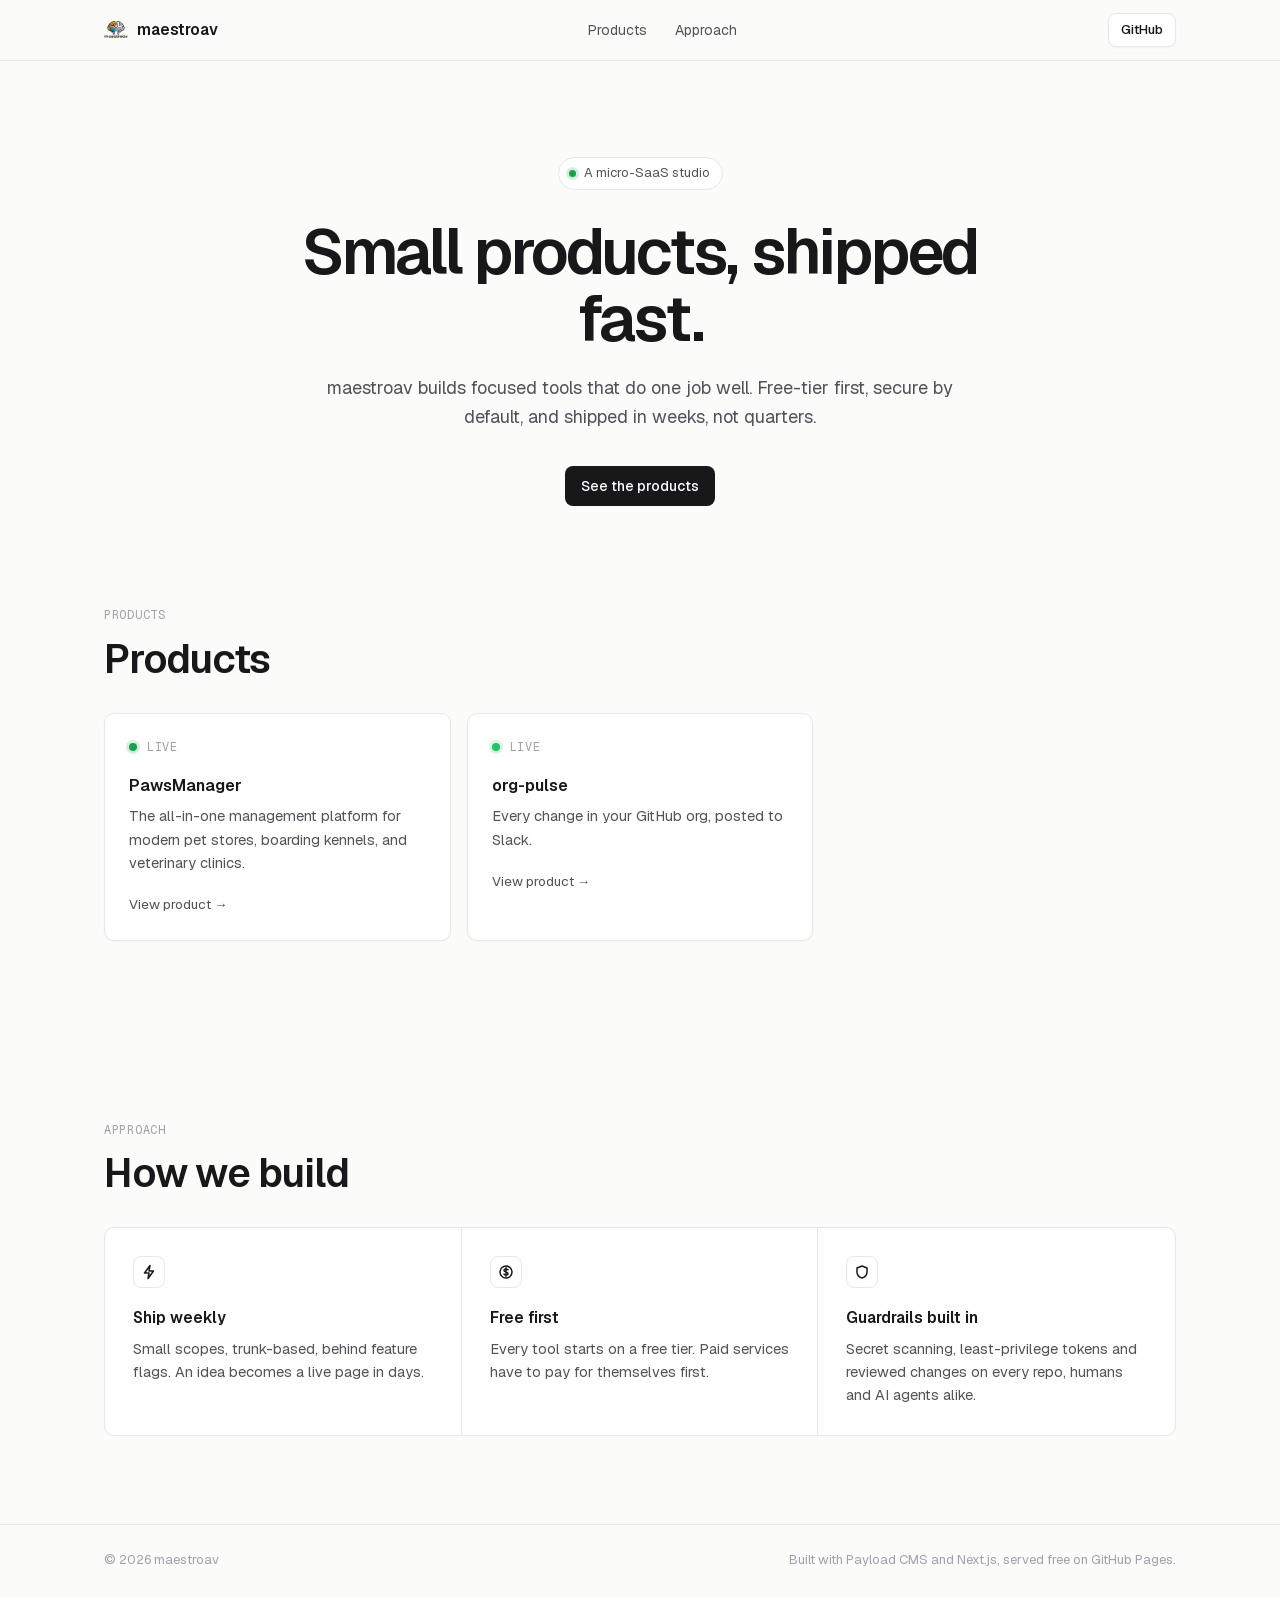
==== index.html @ 9a4bd5cc "deploy: maestroav/cms-maestroav@e5c31bb42a88a0638589ab1bebd7ae8690e0a947" ====
<!DOCTYPE html><html lang="en" class="BboVrW_variable nw7kYW_variable"><head><meta charSet="utf-8"/><meta name="viewport" content="width=device-width, initial-scale=1"/><link rel="preload" href="/_next/static/media/07a39a8a4660cc7c-s.p.0r6juujl39pe6.woff2" as="font" crossorigin="" type="font/woff2"/><link rel="preload" href="/_next/static/media/605ce01b664af129-s.p.0wgildi0cnwt9.woff2" as="font" crossorigin="" type="font/woff2"/><link rel="preload" href="/brand/logo.png" as="image"/><link rel="stylesheet" href="/_next/static/chunks/13h-5lfoaaev4.css" data-precedence="next"/><link rel="preload" as="script" fetchPriority="low" href="/_next/static/chunks/2k8dbvo5j2wlj.js"/><script src="/_next/static/chunks/04_5mxa8qqu68.js" async=""></script><script src="/_next/static/chunks/2wu596w_r-x5u.js" async=""></script><script src="/_next/static/chunks/turbopack-077hmtqrhcoji.js" async=""></script><script src="/_next/static/chunks/1qery9lp0w-g2.js" async=""></script><title>maestroav · small products, shipped fast</title><meta name="description" content="maestroav builds focused tools that do one job well. Free-tier first, secure by default, and shipped in weeks, not quarters."/><link rel="canonical" href="https://maestroav.github.io/"/><link rel="icon" href="/brand/logo.png"/><meta name="next-size-adjust" content=""/><script src="/_next/static/chunks/0cz1d0mv5g_q7.js" noModule=""></script></head><body><div hidden=""><!--$--><!--/$--></div><header class="topbar"><div class="wrap"><a href="/" class="logo"><span class="logo-mark"><img src="/brand/logo.png" alt=""/></span>maestroav</a><nav><a href="#products">Products</a><a href="#approach">Approach</a></nav><a class="btn btn-light btn-sm" href="https://github.com/maestroav">GitHub</a></div></header><main><div class="wrap hero"><span class="badge"><i></i>A micro-SaaS studio</span><h1>Small products, shipped fast.</h1><p class="sub">maestroav builds focused tools that do one job well. Free-tier first, secure by default, and shipped in weeks, not quarters.</p><div class="actions"><a class="btn btn-dark" href="#products">See the products</a></div></div><section class="section" id="products" style="padding-top:40px"><div class="wrap"><span class="eyebrow">Products</span><h2>Products</h2><div class="cards" style="margin-top:32px"><a class="product-card" href="/lp/paws-manager/" style="--accent:#16a34a"><span class="row"><span class="status" aria-hidden="true"></span><span class="eyebrow">Live</span></span><h3>PawsManager</h3><p>The all-in-one management platform for modern pet stores, boarding kennels, and veterinary clinics.</p><span class="more">View product →</span></a><a class="product-card" href="/lp/org-pulse/" style="--accent:#22c55e"><span class="row"><span class="status" aria-hidden="true"></span><span class="eyebrow">Live</span></span><h3>org-pulse</h3><p>Every change in your GitHub org, posted to Slack.</p><span class="more">View product →</span></a></div></div></section><section class="section" id="approach"><div class="wrap"><span class="eyebrow">Approach</span><h2>How we build</h2><div class="features" style="margin-top:32px"><article><span class="ic"><svg width="16" height="16" viewBox="0 0 16 16" fill="none" stroke="currentColor" stroke-width="1.5" stroke-linecap="round" stroke-linejoin="round" aria-hidden="true"><path d="M9 1.5L3.5 9H8l-1 5.5L12.5 7H8z"/></svg></span><h3>Ship weekly</h3><p>Small scopes, trunk-based, behind feature flags. An idea becomes a live page in days.</p></article><article><span class="ic"><svg width="16" height="16" viewBox="0 0 16 16" fill="none" stroke="currentColor" stroke-width="1.5" stroke-linecap="round" stroke-linejoin="round" aria-hidden="true"><circle cx="8" cy="8" r="6"/><path d="M10 5.8c-.5-.6-1.2-.8-2-.8-1.1 0-2 .6-2 1.5 0 2 4 1 4 3 0 .9-.9 1.5-2 1.5-.8 0-1.6-.3-2-.9M8 3.8v8.4"/></svg></span><h3>Free first</h3><p>Every tool starts on a free tier. Paid services have to pay for themselves first.</p></article><article><span class="ic"><svg width="16" height="16" viewBox="0 0 16 16" fill="none" stroke="currentColor" stroke-width="1.5" stroke-linecap="round" stroke-linejoin="round" aria-hidden="true"><path d="M8 2l5 2v4c0 3-2.2 5.2-5 6-2.8-.8-5-3-5-6V4z"/></svg></span><h3>Guardrails built in</h3><p>Secret scanning, least-privilege tokens and reviewed changes on every repo, humans and AI agents alike.</p></article></div></div></section></main><footer class="footer"><div class="wrap"><span>© <!-- -->2026<!-- --> maestroav</span><span>Built with Payload CMS and Next.js, served free on GitHub Pages.</span></div></footer><!--$--><!--/$--><script id="_R_">(globalThis["TURBOPACK"] || (globalThis["TURBOPACK"] = [])).push({"otherChunks":["static/chunks/2k8dbvo5j2wlj.js","static/chunks/04_5mxa8qqu68.js","static/chunks/2wu596w_r-x5u.js"],"runtimeModuleIds":[82342]});</script><script src="/_next/static/chunks/2k8dbvo5j2wlj.js" async=""></script><script>(self.__next_f=self.__next_f||[]).push([0])</script><script>self.__next_f.push([1,"1:\"$Sreact.fragment\"\n2:\"/_next/static/chunks/1qery9lp0w-g2.js\"\n3:I[25186,[\"$2\"],\"default\"]\n4:I[66654,[\"$2\"],\"default\"]\n9:I[70001,[\"$2\"],\"OutletBoundary\"]\na:\"$Sreact.suspense\"\nc:\"ViewportBoundary\"\nd:I[70001,[\"$2\"],\"$c\"]\nf:\"MetadataBoundary\"\n10:I[70001,[\"$2\"],\"$f\"]\n12:I[66313,[],\"default\",1]\n:HL[\"/_next/static/chunks/13h-5lfoaaev4.css\",\"style\"]\n:HL[\"/_next/static/media/07a39a8a4660cc7c-s.p.0r6juujl39pe6.woff2\",\"font\",{\"crossOrigin\":\"\",\"type\":\"font/woff2\"}]\n:HL[\"/_next/static/media/605ce01b664af129-s.p.0wgildi0cnwt9.woff2\",\"font\",{\"crossOrigin\":\"\",\"type\":\"font/woff2\"}]\n5:X\n7:[[\"children\",{\"s\":\"__PAGE__\",\"h\":512,\"d\":{\"r\":[\"$\",\"$1\",\"c\",{\"children\":[\"$L8\",null,[\"$\",\"$L9\",null,{\"children\":[\"$\",\"$a\",null,{\"name\":\"Next.MetadataOutlet\",\"children\":\"$@b\"}]}]]}],\"p\":false,\"v\":null}}]]\n6:[[\"children\",{\"s\":\"(site)\",\"h\":528,\"d\":{\"r\":[\"$\",\"$1\",\"c\",{\"children\":[[[\"$\",\"link\",\"0\",{\"rel\":\"stylesheet\",\"href\":\"/_next/static/chunks/13h-5lfoaaev4.css\",\"precedence\":\"next\",\"crossOrigin\":\"$undefined\",\"nonce\":\"$undefined\"}]],[\"$\",\"html\",null,{\"lang\":\"en\",\"className\":\"BboVrW_variable nw7kYW_variable\",\"children\":[\"$\",\"body\",null,{\"children\":[\"$\",\"$L3\",null,{\"parallelRouterKey\":\"children\",\"error\":\"$undefined\",\"errorStyles\":\"$undefined\",\"errorScripts\":\"$undefined\",\"template\":[\"$\",\"$L4\",null,{}],\"templateStyles\":\"$undefined\",\"templateScripts\":\"$undefined\",\"notFound\":[[[\"$\",\"title\",null,{\"children\":\"404: This page could not be found.\"}],[\"$\",\"div\",null,{\"style\":\"$0:t:t:d:r:props:children:1:props:notFound:0:1:props:style\",\"children\":[\"$\",\"div\",null,{\"children\":[[\"$\",\"style\",null,{\"dangerouslySetInnerHTML\":{\"__html\":\"body{color:#000;background:#fff;margin:0}.next-error-h1{border-right:1px solid rgba(0,0,0,.3)}@media (prefers-color-scheme:dark){body{color:#fff;background:#000}.next-error-h1{border-right:1px solid rgba(255,255,255,.3)}}\"}}],[\"$\",\"h1\",null,{\"className\":\"next-error-h1\",\"style\":\"$0:t:t:d:r:props:children:1:props:notFound:0:1:props:children:props:children:1:props:style\",\"children\":404}],[\"$\",\"div\",null,{\"style\":\"$0:t:t:d:r:props:children:1:props:notFound:0:1:props:children:props:children:2:props:style\",\"children\":[\"$\",\"h2\",null,{\"style\":\"$0:t:t:d:r:props:children:1:props:notFound:0:1:props:children:props:children:2:props:children:props:style\",\"children\":\"This page could not be found.\"}]}]]}]}]],[]],\"forbidden\":\"$undefined\",\"unauthorized\":\"$undefined\"}]}]}]]}],\"p\":false,\"v\":null},\"c\":\"$Q7\"}]]\n0:{\"P\":null,\"c\":[\"\",\"\"],\"q\":\"\",\"i\":false,\"t\":{\"t\":{\"s\":\"\",\"h\":528,\"d\":{\"r\":[\"$\",\"$1\",\"c\",{\"children\":[null,[\"$\",\"$L3\",null,{\"parallelRouterKey\":\"children\",\"error\":\"$undefined\",\"errorStyles\":\"$undefined\",\"errorScripts\":\"$undefined\",\"template\":[\"$\",\"$L4\",null,{}],\"templateStyles\":\"$undefined\",\"templateScripts\":\"$undefined\",\"notFound\":[[[\"$\",\"title\",null,{\"children\":\"404: This page could not be found.\"}],[\"$\",\"div\",null,{\"style\":{\"fontFamily\":\"system-ui,\\\"Segoe UI\\\",Roboto,Helvetica,Arial,sans-serif,\\\"Apple Color Emoji\\\",\\\"Segoe UI Emoji\\\"\",\"height\":\"100vh\",\"textAlign\":\"center\",\"display\":\"flex\",\"flexDirection\":\"column\",\"alignItems\":\"center\",\"justifyContent\":\"center\"},\"children\":[\"$\",\"div\",null,{\"children\":[[\"$\",\"style\",null,{\"dangerouslySetInnerHTML\":{\"__html\":\"body{color:#000;background:#fff;margin:0}.next-error-h1{border-right:1px solid rgba(0,0,0,.3)}@media (prefers-color-scheme:dark){body{color:#fff;background:#000}.next-error-h1{border-right:1px solid rgba(255,255,255,.3)}}\"}}],[\"$\",\"h1\",null,{\"className\":\"next-error-h1\",\"style\":{\"display\":\"inline-block\",\"margin\":\"0 20px 0 0\",\"padding\":\"0 23px 0 0\",\"fontSize\":24,\"fontWeight\":500,\"verticalAlign\":\"top\",\"lineHeight\":\"49px\"},\"children\":404}],[\"$\",\"div\",null,{\"style\":{\"display\":\"inline-block\"},\"children\":[\"$\",\"h2\",null,{\"style\":{\"fontSize\":14,\"fontWeight\":400,\"lineHeight\":\"49px\",\"margin\":0},\"children\":\"This page could not be found.\"}]}]]}]}]],[]],\"forbidden\":\"$undefined\",\"unauthorized\":\"$undefined\"}]]}],\"p\":false,\"v\":\"$5\"},\"c\":\"$Q6\"},\"h\":{\"r\":[\"$\",\"$1\",\"h\",{\"children\":[null,[\"$\",\"$Ld\",null,{\"children\":\"$Le\"}],[\"$\",\"$L10\",null,{\"children\":[[\"$\",\"div\",null,{\"hidden\":true,\"children\":[\"$\",\"$a\",null,{\"name\":\"Next.Metadata\",\"children\":\"$L11\"}]}],null]}],[\"$\",\"meta\",null,{\"name\":\"next-size-adjust\",\"content\":\"\"}]]}],\"p\":false,\"v\":null}},\"m\":\"$undefined\",\"G\":[\"$12\",[]],\"S\":true,\"r\":\"$undefined\",\"s\":\"$undefined\",\"a\":\"$undefined\",\"l\":\"$undefined\",\"p\":\"$undefined\",\"d\":\"$undefined\",\"b\":\"k6fZLKjN2MbbzFbEUexAf\"}\n5:C\ne:[[\"$\",\"meta\",\"0\",{\"charSet\":\"utf-8\"}],[\"$\",\"meta\",\"1\",{\"name\":\"viewport\",\"content\":\"width=device-width, initial-scale=1\"}]]\n13:I[35172,[\"$2\"],\"IconMark\"]\nb:null\n11:[[\"$\",\"title\",\"0\",{\"children\":\"maestroav · small products, shipped fast\"}],[\"$\",\"meta\",\"1\",{\"name\":\"description\",\"content\":\"maestroav builds focused tools that do one job well. Free-tier first, secure by default, and shipped in weeks, not quarters.\"}],[\"$\",\"link\",\"2\",{\"rel\":\"canonical\",\"href\":\"https://maestroav.github.io/\"}],[\"$\",\"link\",\"3\",{\"rel\":\"icon\",\"href\":\"/brand/logo.png\"}],[\"$\",\"$L13\",\"4\",{}]]\n"])</script><script>self.__next_f.push([1,":HL[\"/brand/logo.png\",\"image\"]\n8:[[\"$\",\"header\",null,{\"className\":\"topbar\",\"children\":[\"$\",\"div\",null,{\"className\":\"wrap\",\"children\":[[\"$\",\"a\",null,{\"href\":\"/\",\"className\":\"logo\",\"children\":[[\"$\",\"span\",null,{\"className\":\"logo-mark\",\"children\":[\"$\",\"img\",null,{\"src\":\"/brand/logo.png\",\"alt\":\"\"}]}],\"maestroav\"]}],[\"$\",\"nav\",null,{\"children\":[[\"$\",\"a\",null,{\"href\":\"#products\",\"children\":\"Products\"}],[\"$\",\"a\",null,{\"href\":\"#approach\",\"children\":\"Approach\"}]]}],[\"$\",\"a\",null,{\"className\":\"btn btn-light btn-sm\",\"href\":\"https://github.com/maestroav\",\"children\":\"GitHub\"}]]}]}],[\"$\",\"main\",null,{\"children\":[[\"$\",\"div\",null,{\"className\":\"wrap hero\",\"children\":[[\"$\",\"span\",null,{\"className\":\"badge\",\"children\":[[\"$\",\"i\",null,{}],\"A micro-SaaS studio\"]}],[\"$\",\"h1\",null,{\"children\":\"Small products, shipped fast.\"}],[\"$\",\"p\",null,{\"className\":\"sub\",\"children\":\"maestroav builds focused tools that do one job well. Free-tier first, secure by default, and shipped in weeks, not quarters.\"}],[\"$\",\"div\",null,{\"className\":\"actions\",\"children\":[\"$\",\"a\",null,{\"className\":\"btn btn-dark\",\"href\":\"#products\",\"children\":\"See the products\"}]}]]}],[\"$\",\"section\",null,{\"className\":\"section\",\"id\":\"products\",\"style\":{\"paddingTop\":40},\"children\":[\"$\",\"div\",null,{\"className\":\"wrap\",\"children\":[[\"$\",\"span\",null,{\"className\":\"eyebrow\",\"children\":\"Products\"}],[\"$\",\"h2\",null,{\"children\":\"Products\"}],[\"$\",\"div\",null,{\"className\":\"cards\",\"style\":{\"marginTop\":32},\"children\":[[\"$\",\"a\",\"paws-manager\",{\"className\":\"product-card\",\"href\":\"/lp/paws-manager/\",\"style\":{\"--accent\":\"#16a34a\"},\"children\":[[\"$\",\"span\",null,{\"className\":\"row\",\"children\":[[\"$\",\"span\",null,{\"className\":\"status\",\"aria-hidden\":true}],[\"$\",\"span\",null,{\"className\":\"eyebrow\",\"children\":\"Live\"}]]}],[\"$\",\"h3\",null,{\"children\":\"PawsManager\"}],[\"$\",\"p\",null,{\"children\":\"The all-in-one management platform for modern pet stores, boarding kennels, and veterinary clinics.\"}],[\"$\",\"span\",null,{\"className\":\"more\",\"children\":\"View product →\"}]]}],[\"$\",\"a\",\"org-pulse\",{\"className\":\"product-card\",\"href\":\"/lp/org-pulse/\",\"style\":{\"--accent\":\"#22c55e\"},\"children\":[[\"$\",\"span\",null,{\"className\":\"row\",\"children\":[[\"$\",\"span\",null,{\"className\":\"status\",\"aria-hidden\":true}],[\"$\",\"span\",null,{\"className\":\"eyebrow\",\"children\":\"Live\"}]]}],[\"$\",\"h3\",null,{\"children\":\"org-pulse\"}],[\"$\",\"p\",null,{\"children\":\"Every change in your GitHub org, posted to Slack.\"}],[\"$\",\"span\",null,{\"className\":\"more\",\"children\":\"View product →\"}]]}]]}]]}]}],[\"$\",\"section\",null,{\"className\":\"section\",\"id\":\"approach\",\"children\":[\"$\",\"div\",null,{\"className\":\"wrap\",\"children\":[[\"$\",\"span\",null,{\"className\":\"eyebrow\",\"children\":\"Approach\"}],[\"$\",\"h2\",null,{\"children\":\"How we build\"}],[\"$\",\"div\",null,{\"className\":\"features\",\"style\":{\"marginTop\":32},\"children\":[[\"$\",\"article\",\"6b00daf065063dbea3a7a39b\",{\"children\":[[\"$\",\"span\",null,{\"className\":\"ic\",\"children\":[\"$\",\"svg\",null,{\"width\":16,\"height\":16,\"viewBox\":\"0 0 16 16\",\"fill\":\"none\",\"stroke\":\"currentColor\",\"strokeWidth\":1.5,\"strokeLinecap\":\"round\",\"strokeLinejoin\":\"round\",\"aria-hidden\":true,\"dangerouslySetInnerHTML\":{\"__html\":\"\u003cpath d=\\\"M9 1.5L3.5 9H8l-1 5.5L12.5 7H8z\\\"/\u003e\"}}]}],[\"$\",\"h3\",null,{\"children\":\"Ship weekly\"}],[\"$\",\"p\",null,{\"children\":\"Small scopes, trunk-based, behind feature flags. An idea becomes a live page in days.\"}]]}],[\"$\",\"article\",\"6b00daf065063dbea3a7a39c\",{\"children\":[[\"$\",\"span\",null,{\"className\":\"ic\",\"children\":[\"$\",\"svg\",null,{\"width\":16,\"height\":16,\"viewBox\":\"0 0 16 16\",\"fill\":\"none\",\"stroke\":\"currentColor\",\"strokeWidth\":1.5,\"strokeLinecap\":\"round\",\"strokeLinejoin\":\"round\",\"aria-hidden\":true,\"dangerouslySetInnerHTML\":{\"__html\":\"\u003ccircle cx=\\\"8\\\" cy=\\\"8\\\" r=\\\"6\\\"/\u003e\u003cpath d=\\\"M10 5.8c-.5-.6-1.2-.8-2-.8-1.1 0-2 .6-2 1.5 0 2 4 1 4 3 0 .9-.9 1.5-2 1.5-.8 0-1.6-.3-2-.9M8 3.8v8.4\\\"/\u003e\"}}]}],[\"$\",\"h3\",null,{\"children\":\"Free first\"}],[\"$\",\"p\",null,{\"children\":\"Every tool starts on a free tier. Paid services have to pay for themselves first.\"}]]}],[\"$\",\"article\",\"6b00daf065063dbea3a7a39d\",{\"children\":[[\"$\",\"span\",null,{\"className\":\"ic\",\"children\":[\"$\",\"svg\",null,{\"width\":16,\"height\":16,\"viewBox\":\"0 0 16 16\",\"fill\":\"none\",\"stroke\":\"currentColor\",\"strokeWidth\":1.5,\"strokeLinecap\":\"round\",\"strokeLinejoin\":\"round\",\"aria-hidden\":true,\"dangerouslySetInnerHTML\":{\"__html\":\"\u003cpath d=\\\"M8 2l5 2v4c0 3-2.2 5.2-5 6-2.8-.8-5-3-5-6V4z\\\"/\u003e\"}}]}],[\"$\",\"h3\",null,{\"children\":\"Guardrails built in\"}],[\"$\",\"p\",null,{\"children\":\"Secret scanning, least-privilege tokens and reviewed changes on every repo, humans and AI agents alike.\"}]]}]]}]]}]}]]}],[\"$\",\"footer\",null,{\"className\":\"footer\",\"children\":[\"$\",\"div\",null,{\"className\":\"wrap\",\"children\":[[\"$\",\"span\",null,{\"children\":[\"© \",2026,\" maestroav\"]}],[\"$\",\"span\",null,{\"children\":\"Built with Payload CMS and Next.js, served free on GitHub Pages.\"}]]}]}]]\n"])</script></body></html>
---- _next/static/chunks/13h-5lfoaaev4.css ----
@font-face{font-family:Geist;font-style:normal;font-weight:100 900;font-display:swap;src:url(../media/4f6667dd39116621-s.3p2_lha1f2xer.woff2)format("woff2");unicode-range:U+460-52F,U+1C80-1C8A,U+20B4,U+2DE0-2DFF,U+A640-A69F,U+FE2E-FE2F}@font-face{font-family:Geist;font-style:normal;font-weight:100 900;font-display:swap;src:url(../media/07935285219a259d-s.1qq4vpdcun5oj.woff2)format("woff2");unicode-range:U+301,U+400-45F,U+490-491,U+4B0-4B1,U+2116}@font-face{font-family:Geist;font-style:normal;font-weight:100 900;font-display:swap;src:url(../media/f58031ded4338640-s.390ncx5urfkfu.woff2)format("woff2");unicode-range:U+102-103,U+110-111,U+128-129,U+168-169,U+1A0-1A1,U+1AF-1B0,U+300-301,U+303-304,U+308-309,U+323,U+329,U+1EA0-1EF9,U+20AB}@font-face{font-family:Geist;font-style:normal;font-weight:100 900;font-display:swap;src:url(../media/77814b00d5ca94a4-s.21jp631_3pja2.woff2)format("woff2");unicode-range:U+100-2BA,U+2BD-2C5,U+2C7-2CC,U+2CE-2D7,U+2DD-2FF,U+304,U+308,U+329,U+1D00-1DBF,U+1E00-1E9F,U+1EF2-1EFF,U+2020,U+20A0-20AB,U+20AD-20C4,U+2113,U+2C60-2C7F,U+A720-A7FF}@font-face{font-family:Geist;font-style:normal;font-weight:100 900;font-display:swap;src:url(../media/605ce01b664af129-s.p.0wgildi0cnwt9.woff2)format("woff2");unicode-range:U+??,U+131,U+152-153,U+2BB-2BC,U+2C6,U+2DA,U+2DC,U+304,U+308,U+329,U+2000-206F,U+20AC,U+2122,U+2191,U+2193,U+2212,U+2215,U+FEFF,U+FFFD}@font-face{font-family:Geist Fallback;src:local(Arial);ascent-override:95.94%;descent-override:28.16%;line-gap-override:0.0%;size-adjust:104.76%}.BboVrW_className{font-family:Geist,Geist Fallback;font-style:normal}.BboVrW_variable{--font-sans:"Geist", "Geist Fallback"}
@font-face{font-family:Geist Mono;font-style:normal;font-weight:100 900;font-display:swap;src:url(../media/b0c6b664fd57c2c6-s.31988l_ccedte.woff2)format("woff2");unicode-range:U+460-52F,U+1C80-1C8A,U+20B4,U+2DE0-2DFF,U+A640-A69F,U+FE2E-FE2F}@font-face{font-family:Geist Mono;font-style:normal;font-weight:100 900;font-display:swap;src:url(../media/6e342921ee4dcd9d-s.2tuy5pz7dlieh.woff2)format("woff2");unicode-range:U+301,U+400-45F,U+490-491,U+4B0-4B1,U+2116}@font-face{font-family:Geist Mono;font-style:normal;font-weight:100 900;font-display:swap;src:url(../media/2bb852295097cd96-s.2dbetqa9o8jxf.woff2)format("woff2");unicode-range:U+2000-2001,U+2004-2008,U+200A,U+23B8-23BD,U+2500-259F}@font-face{font-family:Geist Mono;font-style:normal;font-weight:100 900;font-display:swap;src:url(../media/9eb5a876700c0028-s.1uyisp29ctx0d.woff2)format("woff2");unicode-range:U+102-103,U+110-111,U+128-129,U+168-169,U+1A0-1A1,U+1AF-1B0,U+300-301,U+303-304,U+308-309,U+323,U+329,U+1EA0-1EF9,U+20AB}@font-face{font-family:Geist Mono;font-style:normal;font-weight:100 900;font-display:swap;src:url(../media/2a04751c893bf294-s.1rgnod-3esatf.woff2)format("woff2");unicode-range:U+100-2BA,U+2BD-2C5,U+2C7-2CC,U+2CE-2D7,U+2DD-2FF,U+304,U+308,U+329,U+1D00-1DBF,U+1E00-1E9F,U+1EF2-1EFF,U+2020,U+20A0-20AB,U+20AD-20C4,U+2113,U+2C60-2C7F,U+A720-A7FF}@font-face{font-family:Geist Mono;font-style:normal;font-weight:100 900;font-display:swap;src:url(../media/07a39a8a4660cc7c-s.p.0r6juujl39pe6.woff2)format("woff2");unicode-range:U+??,U+131,U+152-153,U+2BB-2BC,U+2C6,U+2DA,U+2DC,U+304,U+308,U+329,U+2000-206F,U+20AC,U+2122,U+2191,U+2193,U+2212,U+2215,U+FEFF,U+FFFD}@font-face{font-family:Geist Mono Fallback;src:local(Arial);ascent-override:74.67%;descent-override:21.92%;line-gap-override:0.0%;size-adjust:134.59%}.nw7kYW_className{font-family:Geist Mono,Geist Mono Fallback;font-style:normal}.nw7kYW_variable{--font-mono:"Geist Mono", "Geist Mono Fallback"}
:root{--bg:#fbfbfa;--surface:#fff;--fg:#18181b;--fg-2:#52525b;--fg-3:#a1a1aa;--border:#e7e7e4;--subtle:#f4f4f2;--accent:#16a34a;--radius:10px;--sans:var(--font-sans), -apple-system, "Segoe UI", sans-serif;--mono:var(--font-mono), ui-monospace, Menlo, monospace;--shadow:0 1px 2px #18181b0a, 0 8px 24px -8px #18181b14;--lightningcss-light:initial;--lightningcss-dark: ;color-scheme:light}*{box-sizing:border-box}html{scroll-behavior:smooth;scroll-padding-top:72px}body{background:var(--bg);color:var(--fg);font:15.5px/1.6 var(--sans);-webkit-font-smoothing:antialiased;margin:0}a{color:inherit;text-decoration:none}img{max-width:100%;height:auto;display:block}svg{flex:none;display:block}h1,h2,h3,p{margin:0}.wrap{max-width:1120px;margin:0 auto;padding:0 24px}.topbar{z-index:10;background:color-mix(in srgb, var(--bg) 85%, transparent);-webkit-backdrop-filter:blur(10px);border-bottom:1px solid var(--border);position:sticky;top:0}.topbar .wrap{justify-content:space-between;align-items:center;gap:16px;height:60px;display:flex}.logo{letter-spacing:-.01em;align-items:center;gap:9px;font-weight:600;display:flex}.logo-mark{background:var(--fg);color:#fff;border-radius:6px;place-items:center;width:24px;height:24px;font-size:13px;font-weight:600;display:grid;overflow:hidden}.logo-mark img{object-fit:cover;width:100%;height:100%}.topbar nav{color:var(--fg-2);gap:28px;font-size:14px;display:flex}.topbar nav a:hover{color:var(--fg)}.btn{white-space:nowrap;border-radius:8px;justify-content:center;align-items:center;gap:8px;height:40px;padding:0 16px;font-size:14px;font-weight:500;transition:background .15s,border-color .15s;display:inline-flex}.btn-dark{background:var(--fg);color:#fff}.btn-dark:hover{background:#3f3f46}.btn-light{background:var(--surface);border:1px solid var(--border);box-shadow:0 1px 2px #0000000a}.btn-light:hover{border-color:#d4d4d0}.btn-sm{height:34px;padding:0 12px;font-size:13.5px}.actions{flex-wrap:wrap;gap:10px;display:flex}.eyebrow{font-family:var(--mono);text-transform:uppercase;letter-spacing:.06em;color:var(--fg-3);font-size:12px}h2{letter-spacing:-.03em;margin:10px 0 14px;font-size:clamp(28px,3.6vw,40px);font-weight:600;line-height:1.1}.lede{color:var(--fg-2);max-width:56ch;margin:0 0 44px;font-size:16.5px}.section{padding:88px 0}.hero{text-align:center;padding:96px 0 56px}.badge{color:var(--fg-2);border:1px solid var(--border);background:var(--surface);border-radius:999px;align-items:center;gap:8px;margin-bottom:28px;padding:5px 12px 5px 10px;font-size:13px;display:inline-flex}.badge i{background:var(--accent);width:7px;height:7px;box-shadow:0 0 0 3px color-mix(in srgb, var(--accent) 18%, transparent);border-radius:50%}.hero h1{letter-spacing:-.035em;max-width:16ch;margin:0 auto;font-size:clamp(38px,6vw,64px);font-weight:600;line-height:1.05}.hero .sub{color:var(--fg-2);max-width:54ch;margin:22px auto 34px;font-size:18px}.hero .actions{justify-content:center}.hero-media{border:1px solid var(--border);max-width:960px;box-shadow:var(--shadow), 0 40px 80px -40px #18181b2e;border-radius:14px;margin:56px auto 0;overflow:hidden}.shot{background:var(--surface);border:1px solid var(--border);max-width:880px;box-shadow:var(--shadow), 0 40px 80px -40px #18181b2e;text-align:left;border-radius:14px;margin:0 auto;overflow:hidden}.shot-bar{border-bottom:1px solid var(--border);align-items:center;gap:10px;padding:12px 16px;font-size:13.5px;display:flex}.shot-bar .dots{gap:6px;display:flex}.shot-bar .dots i{background:#e4e4e1;border-radius:50%;width:10px;height:10px}.shot-bar b{margin-left:8px;font-weight:600}.msg{grid-template-columns:36px 1fr;gap:12px;padding:14px 20px;display:grid}.msg+.msg{border-top:1px solid #f2f2ef}.avatar{background:var(--fg);color:#fff;border-radius:8px;place-items:center;width:36px;height:36px;font-size:14px;font-weight:600;display:grid;overflow:hidden}.avatar img{object-fit:cover;width:100%;height:100%}.who{font-size:14px;font-weight:600}.who small{color:var(--fg-3);margin-left:6px;font-size:12px;font-weight:400}.app-tag{color:var(--fg-2);vertical-align:1px;background:#f1f1ef;border-radius:4px;margin-left:6px;padding:1px 5px;font-size:10.5px;font-weight:500}.msg-text{color:#27272a;margin-top:2px;font-size:14px}.msg-detail{border-left:3px solid var(--c,var(--accent));color:var(--fg-2);margin-top:8px;padding:2px 0 2px 12px;font-size:13px}.c-purple{--c:#8250df}.c-red{--c:#dc2626}.c-blue{--c:#2563eb}.c-amber{--c:#d97706}.features{border:1px solid var(--border);border-radius:var(--radius);background:var(--surface);grid-template-columns:repeat(3,1fr);display:grid;overflow:hidden}.features>*{border-right:1px solid var(--border);border-bottom:1px solid var(--border);padding:28px}.features>:nth-child(3n){border-right:0}.features>:nth-last-child(-n+3):nth-child(3n+1),.features>:nth-last-child(-n+3):nth-child(3n+1)~*{border-bottom:0}.ic{border:1px solid var(--border);width:32px;height:32px;color:var(--fg);border-radius:8px;place-items:center;margin-bottom:18px;display:grid}.features h3{margin:0 0 6px;font-size:15.5px;font-weight:600}.features p{color:var(--fg-2);font-size:14.5px}.cards{grid-template-columns:repeat(auto-fill,minmax(280px,1fr));gap:16px;display:grid}.product-card{border:1px solid var(--border);border-radius:var(--radius);background:var(--surface);flex-direction:column;gap:6px;padding:24px;transition:border-color .15s,box-shadow .15s;display:flex;box-shadow:0 1px 2px #00000008}.product-card:hover{box-shadow:var(--shadow);border-color:#d4d4d0}.product-card h3{font-size:16px;font-weight:600}.product-card p{color:var(--fg-2);font-size:14.5px}.product-card .row{align-items:center;gap:10px;margin-bottom:10px;display:flex}.product-card .status{background:var(--accent);width:8px;height:8px;box-shadow:0 0 0 3px color-mix(in srgb, var(--accent) 18%, transparent);border-radius:50%}.product-card .more{color:var(--fg-2);gap:6px;margin-top:14px;font-size:13.5px;display:inline-flex}.product-card:hover .more{color:var(--fg)}.split{grid-template-columns:1fr 1fr;align-items:start;gap:56px;display:grid}.split.single{grid-template-columns:minmax(0,720px)}.steps{gap:10px;display:grid}.step{border-radius:var(--radius);border:1px solid var(--border);background:var(--surface);grid-template-columns:28px 1fr;gap:14px;padding:18px;display:grid}.step .n{border:1px solid var(--border);width:28px;height:28px;font-family:var(--mono);color:var(--fg-2);border-radius:50%;place-items:center;font-size:12px;display:grid}.step h3{margin:2px 0;font-size:15px;font-weight:600}.step p{color:var(--fg-2);font-size:14.5px}.terminal{color:#e4e4e7;border-radius:var(--radius);font:13px/1.8 var(--mono);box-shadow:var(--shadow);white-space:pre-wrap;background:#18181b;padding:20px;overflow-x:auto}.terminal .t-dim{color:#71717a}.terminal .t-ok{color:#4ade80}.split .terminal{margin-top:96px}.pricing{grid-template-columns:repeat(auto-fit,minmax(260px,1fr));gap:16px;max-width:860px;display:grid}.plan{border:1px solid var(--border);background:var(--surface);border-radius:12px;flex-direction:column;padding:28px;display:flex;box-shadow:0 1px 2px #00000008}.plan.featured{border-color:var(--fg);box-shadow:var(--shadow)}.plan h3{font-size:15px;font-weight:600}.plan .amount{letter-spacing:-.035em;margin:14px 0 18px;font-size:44px;font-weight:600;line-height:1.1}.plan .amount small{color:var(--fg-2);letter-spacing:0;font-size:14px;font-weight:400}.plan .btn{width:100%}.plan ul{gap:10px;margin:22px 0 0;padding:0;font-size:14px;list-style:none;display:grid}.plan li{align-items:center;gap:10px;display:flex}.plan li svg{color:var(--accent)}.faq{max-width:720px}.faq details{border-bottom:1px solid var(--border)}.faq summary{cursor:pointer;justify-content:space-between;align-items:center;gap:16px;padding:18px 0;font-weight:500;list-style:none;display:flex}.faq summary::-webkit-details-marker{display:none}.faq summary svg{color:var(--fg-3);transition:transform .2s}.faq details[open] summary svg{transform:rotate(45deg)}.faq p{color:var(--fg-2);max-width:62ch;margin:0 0 18px}.closing{text-align:center;border-top:1px solid var(--border);padding:104px 0}.closing h2{margin:0 0 14px;font-size:clamp(30px,4.4vw,48px)}.closing .sub{color:var(--fg-2);max-width:52ch;margin:0 auto;font-size:17px}.closing .actions{justify-content:center;margin-top:28px}.footer{border-top:1px solid var(--border)}.footer .wrap{min-height:72px;color:var(--fg-3);flex-wrap:wrap;justify-content:space-between;align-items:center;gap:12px;font-size:13px;display:flex}.footer a:hover{color:var(--fg)}@media (max-width:820px){.topbar nav{display:none}.hero{padding:64px 0 40px}.section{padding:64px 0}.features,.split{grid-template-columns:1fr}.features>*{border-right:0!important;border-bottom:1px solid var(--border)!important}.features>:last-child{border-bottom:0!important}.split .terminal{margin-top:0}}
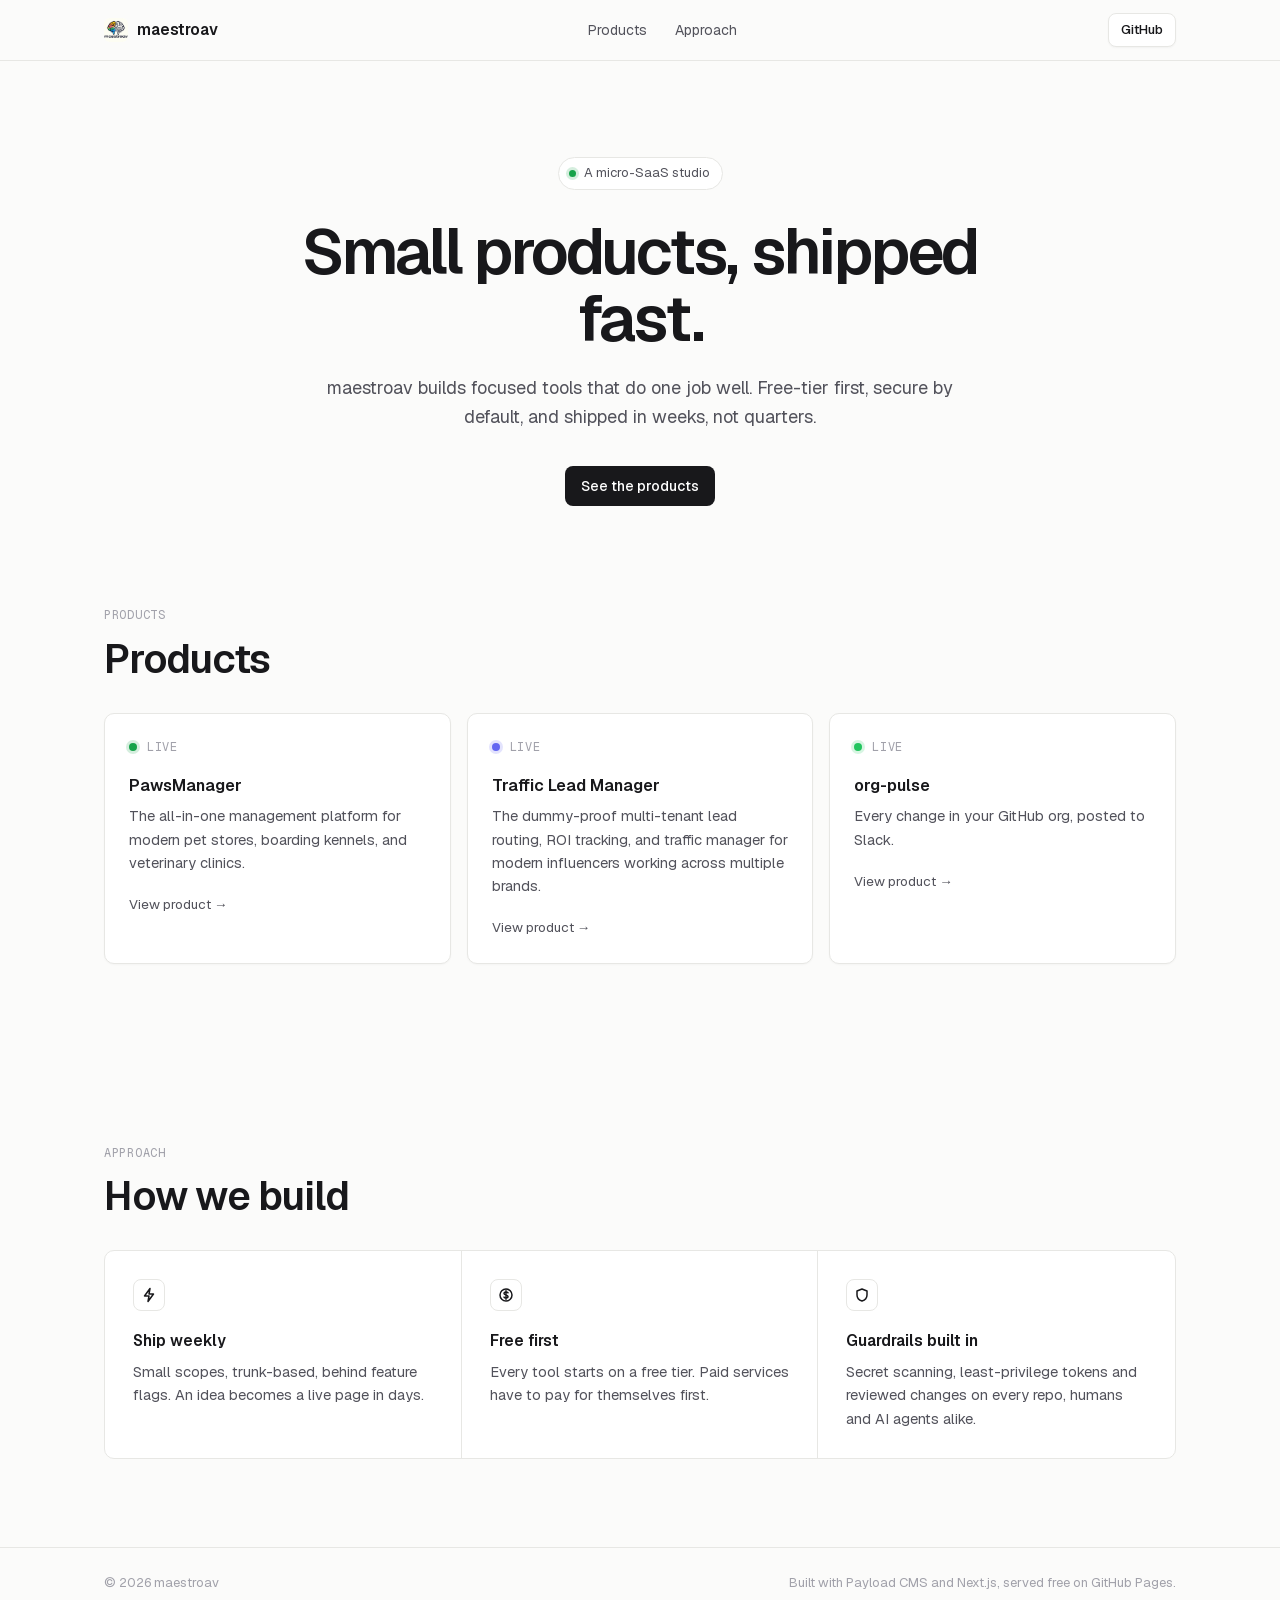
==== commit acb93b57: "deploy: maestroav/cms-maestroav@ef3f9be3bccb196320d59fc72e1bc0c1bf7067c3" ====
--- a/index.html
+++ b/index.html
@@ -1 +1 @@
-<!DOCTYPE html><html lang="en" class="BboVrW_variable nw7kYW_variable"><head><meta charSet="utf-8"/><meta name="viewport" content="width=device-width, initial-scale=1"/><link rel="preload" href="/_next/static/media/07a39a8a4660cc7c-s.p.0r6juujl39pe6.woff2" as="font" crossorigin="" type="font/woff2"/><link rel="preload" href="/_next/static/media/605ce01b664af129-s.p.0wgildi0cnwt9.woff2" as="font" crossorigin="" type="font/woff2"/><link rel="preload" href="/brand/logo.png" as="image"/><link rel="stylesheet" href="/_next/static/chunks/13h-5lfoaaev4.css" data-precedence="next"/><link rel="preload" as="script" fetchPriority="low" href="/_next/static/chunks/2k8dbvo5j2wlj.js"/><script src="/_next/static/chunks/04_5mxa8qqu68.js" async=""></script><script src="/_next/static/chunks/2wu596w_r-x5u.js" async=""></script><script src="/_next/static/chunks/turbopack-077hmtqrhcoji.js" async=""></script><script src="/_next/static/chunks/1qery9lp0w-g2.js" async=""></script><title>maestroav · small products, shipped fast</title><meta name="description" content="maestroav builds focused tools that do one job well. Free-tier first, secure by default, and shipped in weeks, not quarters."/><link rel="canonical" href="https://maestroav.github.io/"/><link rel="icon" href="/brand/logo.png"/><meta name="next-size-adjust" content=""/><script src="/_next/static/chunks/0cz1d0mv5g_q7.js" noModule=""></script></head><body><div hidden=""><!--$--><!--/$--></div><header class="topbar"><div class="wrap"><a href="/" class="logo"><span class="logo-mark"><img src="/brand/logo.png" alt=""/></span>maestroav</a><nav><a href="#products">Products</a><a href="#approach">Approach</a></nav><a class="btn btn-light btn-sm" href="https://github.com/maestroav">GitHub</a></div></header><main><div class="wrap hero"><span class="badge"><i></i>A micro-SaaS studio</span><h1>Small products, shipped fast.</h1><p class="sub">maestroav builds focused tools that do one job well. Free-tier first, secure by default, and shipped in weeks, not quarters.</p><div class="actions"><a class="btn btn-dark" href="#products">See the products</a></div></div><section class="section" id="products" style="padding-top:40px"><div class="wrap"><span class="eyebrow">Products</span><h2>Products</h2><div class="cards" style="margin-top:32px"><a class="product-card" href="/lp/paws-manager/" style="--accent:#16a34a"><span class="row"><span class="status" aria-hidden="true"></span><span class="eyebrow">Live</span></span><h3>PawsManager</h3><p>The all-in-one management platform for modern pet stores, boarding kennels, and veterinary clinics.</p><span class="more">View product →</span></a><a class="product-card" href="/lp/org-pulse/" style="--accent:#22c55e"><span class="row"><span class="status" aria-hidden="true"></span><span class="eyebrow">Live</span></span><h3>org-pulse</h3><p>Every change in your GitHub org, posted to Slack.</p><span class="more">View product →</span></a></div></div></section><section class="section" id="approach"><div class="wrap"><span class="eyebrow">Approach</span><h2>How we build</h2><div class="features" style="margin-top:32px"><article><span class="ic"><svg width="16" height="16" viewBox="0 0 16 16" fill="none" stroke="currentColor" stroke-width="1.5" stroke-linecap="round" stroke-linejoin="round" aria-hidden="true"><path d="M9 1.5L3.5 9H8l-1 5.5L12.5 7H8z"/></svg></span><h3>Ship weekly</h3><p>Small scopes, trunk-based, behind feature flags. An idea becomes a live page in days.</p></article><article><span class="ic"><svg width="16" height="16" viewBox="0 0 16 16" fill="none" stroke="currentColor" stroke-width="1.5" stroke-linecap="round" stroke-linejoin="round" aria-hidden="true"><circle cx="8" cy="8" r="6"/><path d="M10 5.8c-.5-.6-1.2-.8-2-.8-1.1 0-2 .6-2 1.5 0 2 4 1 4 3 0 .9-.9 1.5-2 1.5-.8 0-1.6-.3-2-.9M8 3.8v8.4"/></svg></span><h3>Free first</h3><p>Every tool starts on a free tier. Paid services have to pay for themselves first.</p></article><article><span class="ic"><svg width="16" height="16" viewBox="0 0 16 16" fill="none" stroke="currentColor" stroke-width="1.5" stroke-linecap="round" stroke-linejoin="round" aria-hidden="true"><path d="M8 2l5 2v4c0 3-2.2 5.2-5 6-2.8-.8-5-3-5-6V4z"/></svg></span><h3>Guardrails built in</h3><p>Secret scanning, least-privilege tokens and reviewed changes on every repo, humans and AI agents alike.</p></article></div></div></section></main><footer class="footer"><div class="wrap"><span>© <!-- -->2026<!-- --> maestroav</span><span>Built with Payload CMS and Next.js, served free on GitHub Pages.</span></div></footer><!--$--><!--/$--><script id="_R_">(globalThis["TURBOPACK"] || (globalThis["TURBOPACK"] = [])).push({"otherChunks":["static/chunks/2k8dbvo5j2wlj.js","static/chunks/04_5mxa8qqu68.js","static/chunks/2wu596w_r-x5u.js"],"runtimeModuleIds":[82342]});</script><script src="/_next/static/chunks/2k8dbvo5j2wlj.js" async=""></script><script>(self.__next_f=self.__next_f||[]).push([0])</script><script>self.__next_f.push([1,"1:\"$Sreact.fragment\"\n2:\"/_next/static/chunks/1qery9lp0w-g2.js\"\n3:I[25186,[\"$2\"],\"default\"]\n4:I[66654,[\"$2\"],\"default\"]\n9:I[70001,[\"$2\"],\"OutletBoundary\"]\na:\"$Sreact.suspense\"\nc:\"ViewportBoundary\"\nd:I[70001,[\"$2\"],\"$c\"]\nf:\"MetadataBoundary\"\n10:I[70001,[\"$2\"],\"$f\"]\n12:I[66313,[],\"default\",1]\n:HL[\"/_next/static/chunks/13h-5lfoaaev4.css\",\"style\"]\n:HL[\"/_next/static/media/07a39a8a4660cc7c-s.p.0r6juujl39pe6.woff2\",\"font\",{\"crossOrigin\":\"\",\"type\":\"font/woff2\"}]\n:HL[\"/_next/static/media/605ce01b664af129-s.p.0wgildi0cnwt9.woff2\",\"font\",{\"crossOrigin\":\"\",\"type\":\"font/woff2\"}]\n5:X\n7:[[\"children\",{\"s\":\"__PAGE__\",\"h\":512,\"d\":{\"r\":[\"$\",\"$1\",\"c\",{\"children\":[\"$L8\",null,[\"$\",\"$L9\",null,{\"children\":[\"$\",\"$a\",null,{\"name\":\"Next.MetadataOutlet\",\"children\":\"$@b\"}]}]]}],\"p\":false,\"v\":null}}]]\n6:[[\"children\",{\"s\":\"(site)\",\"h\":528,\"d\":{\"r\":[\"$\",\"$1\",\"c\",{\"children\":[[[\"$\",\"link\",\"0\",{\"rel\":\"stylesheet\",\"href\":\"/_next/static/chunks/13h-5lfoaaev4.css\",\"precedence\":\"next\",\"crossOrigin\":\"$undefined\",\"nonce\":\"$undefined\"}]],[\"$\",\"html\",null,{\"lang\":\"en\",\"className\":\"BboVrW_variable nw7kYW_variable\",\"children\":[\"$\",\"body\",null,{\"children\":[\"$\",\"$L3\",null,{\"parallelRouterKey\":\"children\",\"error\":\"$undefined\",\"errorStyles\":\"$undefined\",\"errorScripts\":\"$undefined\",\"template\":[\"$\",\"$L4\",null,{}],\"templateStyles\":\"$undefined\",\"templateScripts\":\"$undefined\",\"notFound\":[[[\"$\",\"title\",null,{\"children\":\"404: This page could not be found.\"}],[\"$\",\"div\",null,{\"style\":\"$0:t:t:d:r:props:children:1:props:notFound:0:1:props:style\",\"children\":[\"$\",\"div\",null,{\"children\":[[\"$\",\"style\",null,{\"dangerouslySetInnerHTML\":{\"__html\":\"body{color:#000;background:#fff;margin:0}.next-error-h1{border-right:1px solid rgba(0,0,0,.3)}@media (prefers-color-scheme:dark){body{color:#fff;background:#000}.next-error-h1{border-right:1px solid rgba(255,255,255,.3)}}\"}}],[\"$\",\"h1\",null,{\"className\":\"next-error-h1\",\"style\":\"$0:t:t:d:r:props:children:1:props:notFound:0:1:props:children:props:children:1:props:style\",\"children\":404}],[\"$\",\"div\",null,{\"style\":\"$0:t:t:d:r:props:children:1:props:notFound:0:1:props:children:props:children:2:props:style\",\"children\":[\"$\",\"h2\",null,{\"style\":\"$0:t:t:d:r:props:children:1:props:notFound:0:1:props:children:props:children:2:props:children:props:style\",\"children\":\"This page could not be found.\"}]}]]}]}]],[]],\"forbidden\":\"$undefined\",\"unauthorized\":\"$undefined\"}]}]}]]}],\"p\":false,\"v\":null},\"c\":\"$Q7\"}]]\n0:{\"P\":null,\"c\":[\"\",\"\"],\"q\":\"\",\"i\":false,\"t\":{\"t\":{\"s\":\"\",\"h\":528,\"d\":{\"r\":[\"$\",\"$1\",\"c\",{\"children\":[null,[\"$\",\"$L3\",null,{\"parallelRouterKey\":\"children\",\"error\":\"$undefined\",\"errorStyles\":\"$undefined\",\"errorScripts\":\"$undefined\",\"template\":[\"$\",\"$L4\",null,{}],\"templateStyles\":\"$undefined\",\"templateScripts\":\"$undefined\",\"notFound\":[[[\"$\",\"title\",null,{\"children\":\"404: This page could not be found.\"}],[\"$\",\"div\",null,{\"style\":{\"fontFamily\":\"system-ui,\\\"Segoe UI\\\",Roboto,Helvetica,Arial,sans-serif,\\\"Apple Color Emoji\\\",\\\"Segoe UI Emoji\\\"\",\"height\":\"100vh\",\"textAlign\":\"center\",\"display\":\"flex\",\"flexDirection\":\"column\",\"alignItems\":\"center\",\"justifyContent\":\"center\"},\"children\":[\"$\",\"div\",null,{\"children\":[[\"$\",\"style\",null,{\"dangerouslySetInnerHTML\":{\"__html\":\"body{color:#000;background:#fff;margin:0}.next-error-h1{border-right:1px solid rgba(0,0,0,.3)}@media (prefers-color-scheme:dark){body{color:#fff;background:#000}.next-error-h1{border-right:1px solid rgba(255,255,255,.3)}}\"}}],[\"$\",\"h1\",null,{\"className\":\"next-error-h1\",\"style\":{\"display\":\"inline-block\",\"margin\":\"0 20px 0 0\",\"padding\":\"0 23px 0 0\",\"fontSize\":24,\"fontWeight\":500,\"verticalAlign\":\"top\",\"lineHeight\":\"49px\"},\"children\":404}],[\"$\",\"div\",null,{\"style\":{\"display\":\"inline-block\"},\"children\":[\"$\",\"h2\",null,{\"style\":{\"fontSize\":14,\"fontWeight\":400,\"lineHeight\":\"49px\",\"margin\":0},\"children\":\"This page could not be found.\"}]}]]}]}]],[]],\"forbidden\":\"$undefined\",\"unauthorized\":\"$undefined\"}]]}],\"p\":false,\"v\":\"$5\"},\"c\":\"$Q6\"},\"h\":{\"r\":[\"$\",\"$1\",\"h\",{\"children\":[null,[\"$\",\"$Ld\",null,{\"children\":\"$Le\"}],[\"$\",\"$L10\",null,{\"children\":[[\"$\",\"div\",null,{\"hidden\":true,\"children\":[\"$\",\"$a\",null,{\"name\":\"Next.Metadata\",\"children\":\"$L11\"}]}],null]}],[\"$\",\"meta\",null,{\"name\":\"next-size-adjust\",\"content\":\"\"}]]}],\"p\":false,\"v\":null}},\"m\":\"$undefined\",\"G\":[\"$12\",[]],\"S\":true,\"r\":\"$undefined\",\"s\":\"$undefined\",\"a\":\"$undefined\",\"l\":\"$undefined\",\"p\":\"$undefined\",\"d\":\"$undefined\",\"b\":\"k6fZLKjN2MbbzFbEUexAf\"}\n5:C\ne:[[\"$\",\"meta\",\"0\",{\"charSet\":\"utf-8\"}],[\"$\",\"meta\",\"1\",{\"name\":\"viewport\",\"content\":\"width=device-width, initial-scale=1\"}]]\n13:I[35172,[\"$2\"],\"IconMark\"]\nb:null\n11:[[\"$\",\"title\",\"0\",{\"children\":\"maestroav · small products, shipped fast\"}],[\"$\",\"meta\",\"1\",{\"name\":\"description\",\"content\":\"maestroav builds focused tools that do one job well. Free-tier first, secure by default, and shipped in weeks, not quarters.\"}],[\"$\",\"link\",\"2\",{\"rel\":\"canonical\",\"href\":\"https://maestroav.github.io/\"}],[\"$\",\"link\",\"3\",{\"rel\":\"icon\",\"href\":\"/brand/logo.png\"}],[\"$\",\"$L13\",\"4\",{}]]\n"])</script><script>self.__next_f.push([1,":HL[\"/brand/logo.png\",\"image\"]\n8:[[\"$\",\"header\",null,{\"className\":\"topbar\",\"children\":[\"$\",\"div\",null,{\"className\":\"wrap\",\"children\":[[\"$\",\"a\",null,{\"href\":\"/\",\"className\":\"logo\",\"children\":[[\"$\",\"span\",null,{\"className\":\"logo-mark\",\"children\":[\"$\",\"img\",null,{\"src\":\"/brand/logo.png\",\"alt\":\"\"}]}],\"maestroav\"]}],[\"$\",\"nav\",null,{\"children\":[[\"$\",\"a\",null,{\"href\":\"#products\",\"children\":\"Products\"}],[\"$\",\"a\",null,{\"href\":\"#approach\",\"children\":\"Approach\"}]]}],[\"$\",\"a\",null,{\"className\":\"btn btn-light btn-sm\",\"href\":\"https://github.com/maestroav\",\"children\":\"GitHub\"}]]}]}],[\"$\",\"main\",null,{\"children\":[[\"$\",\"div\",null,{\"className\":\"wrap hero\",\"children\":[[\"$\",\"span\",null,{\"className\":\"badge\",\"children\":[[\"$\",\"i\",null,{}],\"A micro-SaaS studio\"]}],[\"$\",\"h1\",null,{\"children\":\"Small products, shipped fast.\"}],[\"$\",\"p\",null,{\"className\":\"sub\",\"children\":\"maestroav builds focused tools that do one job well. Free-tier first, secure by default, and shipped in weeks, not quarters.\"}],[\"$\",\"div\",null,{\"className\":\"actions\",\"children\":[\"$\",\"a\",null,{\"className\":\"btn btn-dark\",\"href\":\"#products\",\"children\":\"See the products\"}]}]]}],[\"$\",\"section\",null,{\"className\":\"section\",\"id\":\"products\",\"style\":{\"paddingTop\":40},\"children\":[\"$\",\"div\",null,{\"className\":\"wrap\",\"children\":[[\"$\",\"span\",null,{\"className\":\"eyebrow\",\"children\":\"Products\"}],[\"$\",\"h2\",null,{\"children\":\"Products\"}],[\"$\",\"div\",null,{\"className\":\"cards\",\"style\":{\"marginTop\":32},\"children\":[[\"$\",\"a\",\"paws-manager\",{\"className\":\"product-card\",\"href\":\"/lp/paws-manager/\",\"style\":{\"--accent\":\"#16a34a\"},\"children\":[[\"$\",\"span\",null,{\"className\":\"row\",\"children\":[[\"$\",\"span\",null,{\"className\":\"status\",\"aria-hidden\":true}],[\"$\",\"span\",null,{\"className\":\"eyebrow\",\"children\":\"Live\"}]]}],[\"$\",\"h3\",null,{\"children\":\"PawsManager\"}],[\"$\",\"p\",null,{\"children\":\"The all-in-one management platform for modern pet stores, boarding kennels, and veterinary clinics.\"}],[\"$\",\"span\",null,{\"className\":\"more\",\"children\":\"View product →\"}]]}],[\"$\",\"a\",\"org-pulse\",{\"className\":\"product-card\",\"href\":\"/lp/org-pulse/\",\"style\":{\"--accent\":\"#22c55e\"},\"children\":[[\"$\",\"span\",null,{\"className\":\"row\",\"children\":[[\"$\",\"span\",null,{\"className\":\"status\",\"aria-hidden\":true}],[\"$\",\"span\",null,{\"className\":\"eyebrow\",\"children\":\"Live\"}]]}],[\"$\",\"h3\",null,{\"children\":\"org-pulse\"}],[\"$\",\"p\",null,{\"children\":\"Every change in your GitHub org, posted to Slack.\"}],[\"$\",\"span\",null,{\"className\":\"more\",\"children\":\"View product →\"}]]}]]}]]}]}],[\"$\",\"section\",null,{\"className\":\"section\",\"id\":\"approach\",\"children\":[\"$\",\"div\",null,{\"className\":\"wrap\",\"children\":[[\"$\",\"span\",null,{\"className\":\"eyebrow\",\"children\":\"Approach\"}],[\"$\",\"h2\",null,{\"children\":\"How we build\"}],[\"$\",\"div\",null,{\"className\":\"features\",\"style\":{\"marginTop\":32},\"children\":[[\"$\",\"article\",\"6b00daf065063dbea3a7a39b\",{\"children\":[[\"$\",\"span\",null,{\"className\":\"ic\",\"children\":[\"$\",\"svg\",null,{\"width\":16,\"height\":16,\"viewBox\":\"0 0 16 16\",\"fill\":\"none\",\"stroke\":\"currentColor\",\"strokeWidth\":1.5,\"strokeLinecap\":\"round\",\"strokeLinejoin\":\"round\",\"aria-hidden\":true,\"dangerouslySetInnerHTML\":{\"__html\":\"\u003cpath d=\\\"M9 1.5L3.5 9H8l-1 5.5L12.5 7H8z\\\"/\u003e\"}}]}],[\"$\",\"h3\",null,{\"children\":\"Ship weekly\"}],[\"$\",\"p\",null,{\"children\":\"Small scopes, trunk-based, behind feature flags. An idea becomes a live page in days.\"}]]}],[\"$\",\"article\",\"6b00daf065063dbea3a7a39c\",{\"children\":[[\"$\",\"span\",null,{\"className\":\"ic\",\"children\":[\"$\",\"svg\",null,{\"width\":16,\"height\":16,\"viewBox\":\"0 0 16 16\",\"fill\":\"none\",\"stroke\":\"currentColor\",\"strokeWidth\":1.5,\"strokeLinecap\":\"round\",\"strokeLinejoin\":\"round\",\"aria-hidden\":true,\"dangerouslySetInnerHTML\":{\"__html\":\"\u003ccircle cx=\\\"8\\\" cy=\\\"8\\\" r=\\\"6\\\"/\u003e\u003cpath d=\\\"M10 5.8c-.5-.6-1.2-.8-2-.8-1.1 0-2 .6-2 1.5 0 2 4 1 4 3 0 .9-.9 1.5-2 1.5-.8 0-1.6-.3-2-.9M8 3.8v8.4\\\"/\u003e\"}}]}],[\"$\",\"h3\",null,{\"children\":\"Free first\"}],[\"$\",\"p\",null,{\"children\":\"Every tool starts on a free tier. Paid services have to pay for themselves first.\"}]]}],[\"$\",\"article\",\"6b00daf065063dbea3a7a39d\",{\"children\":[[\"$\",\"span\",null,{\"className\":\"ic\",\"children\":[\"$\",\"svg\",null,{\"width\":16,\"height\":16,\"viewBox\":\"0 0 16 16\",\"fill\":\"none\",\"stroke\":\"currentColor\",\"strokeWidth\":1.5,\"strokeLinecap\":\"round\",\"strokeLinejoin\":\"round\",\"aria-hidden\":true,\"dangerouslySetInnerHTML\":{\"__html\":\"\u003cpath d=\\\"M8 2l5 2v4c0 3-2.2 5.2-5 6-2.8-.8-5-3-5-6V4z\\\"/\u003e\"}}]}],[\"$\",\"h3\",null,{\"children\":\"Guardrails built in\"}],[\"$\",\"p\",null,{\"children\":\"Secret scanning, least-privilege tokens and reviewed changes on every repo, humans and AI agents alike.\"}]]}]]}]]}]}]]}],[\"$\",\"footer\",null,{\"className\":\"footer\",\"children\":[\"$\",\"div\",null,{\"className\":\"wrap\",\"children\":[[\"$\",\"span\",null,{\"children\":[\"© \",2026,\" maestroav\"]}],[\"$\",\"span\",null,{\"children\":\"Built with Payload CMS and Next.js, served free on GitHub Pages.\"}]]}]}]]\n"])</script></body></html>+<!DOCTYPE html><html lang="en" class="BboVrW_variable nw7kYW_variable"><head><meta charSet="utf-8"/><meta name="viewport" content="width=device-width, initial-scale=1"/><link rel="preload" href="/_next/static/media/07a39a8a4660cc7c-s.p.0r6juujl39pe6.woff2" as="font" crossorigin="" type="font/woff2"/><link rel="preload" href="/_next/static/media/605ce01b664af129-s.p.0wgildi0cnwt9.woff2" as="font" crossorigin="" type="font/woff2"/><link rel="preload" href="/brand/logo.png" as="image"/><link rel="stylesheet" href="/_next/static/chunks/13h-5lfoaaev4.css" data-precedence="next"/><link rel="preload" as="script" fetchPriority="low" href="/_next/static/chunks/2k8dbvo5j2wlj.js"/><script src="/_next/static/chunks/04_5mxa8qqu68.js" async=""></script><script src="/_next/static/chunks/2wu596w_r-x5u.js" async=""></script><script src="/_next/static/chunks/turbopack-077hmtqrhcoji.js" async=""></script><script src="/_next/static/chunks/1qery9lp0w-g2.js" async=""></script><title>maestroav · small products, shipped fast</title><meta name="description" content="maestroav builds focused tools that do one job well. Free-tier first, secure by default, and shipped in weeks, not quarters."/><link rel="canonical" href="https://maestroav.github.io/"/><link rel="icon" href="/brand/logo.png"/><meta name="next-size-adjust" content=""/><script src="/_next/static/chunks/0cz1d0mv5g_q7.js" noModule=""></script></head><body><div hidden=""><!--$--><!--/$--></div><header class="topbar"><div class="wrap"><a href="/" class="logo"><span class="logo-mark"><img src="/brand/logo.png" alt=""/></span>maestroav</a><nav><a href="#products">Products</a><a href="#approach">Approach</a></nav><a class="btn btn-light btn-sm" href="https://github.com/maestroav">GitHub</a></div></header><main><div class="wrap hero"><span class="badge"><i></i>A micro-SaaS studio</span><h1>Small products, shipped fast.</h1><p class="sub">maestroav builds focused tools that do one job well. Free-tier first, secure by default, and shipped in weeks, not quarters.</p><div class="actions"><a class="btn btn-dark" href="#products">See the products</a></div></div><section class="section" id="products" style="padding-top:40px"><div class="wrap"><span class="eyebrow">Products</span><h2>Products</h2><div class="cards" style="margin-top:32px"><a class="product-card" href="/lp/paws-manager/" style="--accent:#16a34a"><span class="row"><span class="status" aria-hidden="true"></span><span class="eyebrow">Live</span></span><h3>PawsManager</h3><p>The all-in-one management platform for modern pet stores, boarding kennels, and veterinary clinics.</p><span class="more">View product →</span></a><a class="product-card" href="/lp/traffic-lead-manager/" style="--accent:#6366f1"><span class="row"><span class="status" aria-hidden="true"></span><span class="eyebrow">Live</span></span><h3>Traffic Lead Manager</h3><p>The dummy-proof multi-tenant lead routing, ROI tracking, and traffic manager for modern influencers working across multiple brands.</p><span class="more">View product →</span></a><a class="product-card" href="/lp/org-pulse/" style="--accent:#22c55e"><span class="row"><span class="status" aria-hidden="true"></span><span class="eyebrow">Live</span></span><h3>org-pulse</h3><p>Every change in your GitHub org, posted to Slack.</p><span class="more">View product →</span></a></div></div></section><section class="section" id="approach"><div class="wrap"><span class="eyebrow">Approach</span><h2>How we build</h2><div class="features" style="margin-top:32px"><article><span class="ic"><svg width="16" height="16" viewBox="0 0 16 16" fill="none" stroke="currentColor" stroke-width="1.5" stroke-linecap="round" stroke-linejoin="round" aria-hidden="true"><path d="M9 1.5L3.5 9H8l-1 5.5L12.5 7H8z"/></svg></span><h3>Ship weekly</h3><p>Small scopes, trunk-based, behind feature flags. An idea becomes a live page in days.</p></article><article><span class="ic"><svg width="16" height="16" viewBox="0 0 16 16" fill="none" stroke="currentColor" stroke-width="1.5" stroke-linecap="round" stroke-linejoin="round" aria-hidden="true"><circle cx="8" cy="8" r="6"/><path d="M10 5.8c-.5-.6-1.2-.8-2-.8-1.1 0-2 .6-2 1.5 0 2 4 1 4 3 0 .9-.9 1.5-2 1.5-.8 0-1.6-.3-2-.9M8 3.8v8.4"/></svg></span><h3>Free first</h3><p>Every tool starts on a free tier. Paid services have to pay for themselves first.</p></article><article><span class="ic"><svg width="16" height="16" viewBox="0 0 16 16" fill="none" stroke="currentColor" stroke-width="1.5" stroke-linecap="round" stroke-linejoin="round" aria-hidden="true"><path d="M8 2l5 2v4c0 3-2.2 5.2-5 6-2.8-.8-5-3-5-6V4z"/></svg></span><h3>Guardrails built in</h3><p>Secret scanning, least-privilege tokens and reviewed changes on every repo, humans and AI agents alike.</p></article></div></div></section></main><footer class="footer"><div class="wrap"><span>© <!-- -->2026<!-- --> maestroav</span><span>Built with Payload CMS and Next.js, served free on GitHub Pages.</span></div></footer><!--$--><!--/$--><script id="_R_">(globalThis["TURBOPACK"] || (globalThis["TURBOPACK"] = [])).push({"otherChunks":["static/chunks/2k8dbvo5j2wlj.js","static/chunks/04_5mxa8qqu68.js","static/chunks/2wu596w_r-x5u.js"],"runtimeModuleIds":[82342]});</script><script src="/_next/static/chunks/2k8dbvo5j2wlj.js" async=""></script><script>(self.__next_f=self.__next_f||[]).push([0])</script><script>self.__next_f.push([1,"1:\"$Sreact.fragment\"\n2:\"/_next/static/chunks/1qery9lp0w-g2.js\"\n3:I[25186,[\"$2\"],\"default\"]\n4:I[66654,[\"$2\"],\"default\"]\n9:I[70001,[\"$2\"],\"OutletBoundary\"]\na:\"$Sreact.suspense\"\nc:\"ViewportBoundary\"\nd:I[70001,[\"$2\"],\"$c\"]\nf:\"MetadataBoundary\"\n10:I[70001,[\"$2\"],\"$f\"]\n12:I[66313,[],\"default\",1]\n:HL[\"/_next/static/chunks/13h-5lfoaaev4.css\",\"style\"]\n:HL[\"/_next/static/media/07a39a8a4660cc7c-s.p.0r6juujl39pe6.woff2\",\"font\",{\"crossOrigin\":\"\",\"type\":\"font/woff2\"}]\n:HL[\"/_next/static/media/605ce01b664af129-s.p.0wgildi0cnwt9.woff2\",\"font\",{\"crossOrigin\":\"\",\"type\":\"font/woff2\"}]\n5:X\n7:[[\"children\",{\"s\":\"__PAGE__\",\"h\":512,\"d\":{\"r\":[\"$\",\"$1\",\"c\",{\"children\":[\"$L8\",null,[\"$\",\"$L9\",null,{\"children\":[\"$\",\"$a\",null,{\"name\":\"Next.MetadataOutlet\",\"children\":\"$@b\"}]}]]}],\"p\":false,\"v\":null}}]]\n6:[[\"children\",{\"s\":\"(site)\",\"h\":528,\"d\":{\"r\":[\"$\",\"$1\",\"c\",{\"children\":[[[\"$\",\"link\",\"0\",{\"rel\":\"stylesheet\",\"href\":\"/_next/static/chunks/13h-5lfoaaev4.css\",\"precedence\":\"next\",\"crossOrigin\":\"$undefined\",\"nonce\":\"$undefined\"}]],[\"$\",\"html\",null,{\"lang\":\"en\",\"className\":\"BboVrW_variable nw7kYW_variable\",\"children\":[\"$\",\"body\",null,{\"children\":[\"$\",\"$L3\",null,{\"parallelRouterKey\":\"children\",\"error\":\"$undefined\",\"errorStyles\":\"$undefined\",\"errorScripts\":\"$undefined\",\"template\":[\"$\",\"$L4\",null,{}],\"templateStyles\":\"$undefined\",\"templateScripts\":\"$undefined\",\"notFound\":[[[\"$\",\"title\",null,{\"children\":\"404: This page could not be found.\"}],[\"$\",\"div\",null,{\"style\":\"$0:t:t:d:r:props:children:1:props:notFound:0:1:props:style\",\"children\":[\"$\",\"div\",null,{\"children\":[[\"$\",\"style\",null,{\"dangerouslySetInnerHTML\":{\"__html\":\"body{color:#000;background:#fff;margin:0}.next-error-h1{border-right:1px solid rgba(0,0,0,.3)}@media (prefers-color-scheme:dark){body{color:#fff;background:#000}.next-error-h1{border-right:1px solid rgba(255,255,255,.3)}}\"}}],[\"$\",\"h1\",null,{\"className\":\"next-error-h1\",\"style\":\"$0:t:t:d:r:props:children:1:props:notFound:0:1:props:children:props:children:1:props:style\",\"children\":404}],[\"$\",\"div\",null,{\"style\":\"$0:t:t:d:r:props:children:1:props:notFound:0:1:props:children:props:children:2:props:style\",\"children\":[\"$\",\"h2\",null,{\"style\":\"$0:t:t:d:r:props:children:1:props:notFound:0:1:props:children:props:children:2:props:children:props:style\",\"children\":\"This page could not be found.\"}]}]]}]}]],[]],\"forbidden\":\"$undefined\",\"unauthorized\":\"$undefined\"}]}]}]]}],\"p\":false,\"v\":null},\"c\":\"$Q7\"}]]\n0:{\"P\":null,\"c\":[\"\",\"\"],\"q\":\"\",\"i\":false,\"t\":{\"t\":{\"s\":\"\",\"h\":528,\"d\":{\"r\":[\"$\",\"$1\",\"c\",{\"children\":[null,[\"$\",\"$L3\",null,{\"parallelRouterKey\":\"children\",\"error\":\"$undefined\",\"errorStyles\":\"$undefined\",\"errorScripts\":\"$undefined\",\"template\":[\"$\",\"$L4\",null,{}],\"templateStyles\":\"$undefined\",\"templateScripts\":\"$undefined\",\"notFound\":[[[\"$\",\"title\",null,{\"children\":\"404: This page could not be found.\"}],[\"$\",\"div\",null,{\"style\":{\"fontFamily\":\"system-ui,\\\"Segoe UI\\\",Roboto,Helvetica,Arial,sans-serif,\\\"Apple Color Emoji\\\",\\\"Segoe UI Emoji\\\"\",\"height\":\"100vh\",\"textAlign\":\"center\",\"display\":\"flex\",\"flexDirection\":\"column\",\"alignItems\":\"center\",\"justifyContent\":\"center\"},\"children\":[\"$\",\"div\",null,{\"children\":[[\"$\",\"style\",null,{\"dangerouslySetInnerHTML\":{\"__html\":\"body{color:#000;background:#fff;margin:0}.next-error-h1{border-right:1px solid rgba(0,0,0,.3)}@media (prefers-color-scheme:dark){body{color:#fff;background:#000}.next-error-h1{border-right:1px solid rgba(255,255,255,.3)}}\"}}],[\"$\",\"h1\",null,{\"className\":\"next-error-h1\",\"style\":{\"display\":\"inline-block\",\"margin\":\"0 20px 0 0\",\"padding\":\"0 23px 0 0\",\"fontSize\":24,\"fontWeight\":500,\"verticalAlign\":\"top\",\"lineHeight\":\"49px\"},\"children\":404}],[\"$\",\"div\",null,{\"style\":{\"display\":\"inline-block\"},\"children\":[\"$\",\"h2\",null,{\"style\":{\"fontSize\":14,\"fontWeight\":400,\"lineHeight\":\"49px\",\"margin\":0},\"children\":\"This page could not be found.\"}]}]]}]}]],[]],\"forbidden\":\"$undefined\",\"unauthorized\":\"$undefined\"}]]}],\"p\":false,\"v\":\"$5\"},\"c\":\"$Q6\"},\"h\":{\"r\":[\"$\",\"$1\",\"h\",{\"children\":[null,[\"$\",\"$Ld\",null,{\"children\":\"$Le\"}],[\"$\",\"$L10\",null,{\"children\":[[\"$\",\"div\",null,{\"hidden\":true,\"children\":[\"$\",\"$a\",null,{\"name\":\"Next.Metadata\",\"children\":\"$L11\"}]}],null]}],[\"$\",\"meta\",null,{\"name\":\"next-size-adjust\",\"content\":\"\"}]]}],\"p\":false,\"v\":null}},\"m\":\"$undefined\",\"G\":[\"$12\",[]],\"S\":true,\"r\":\"$undefined\",\"s\":\"$undefined\",\"a\":\"$undefined\",\"l\":\"$undefined\",\"p\":\"$undefined\",\"d\":\"$undefined\",\"b\":\"6JJk02BJdwF16hDI7grEv\"}\n5:C\ne:[[\"$\",\"meta\",\"0\",{\"charSet\":\"utf-8\"}],[\"$\",\"meta\",\"1\",{\"name\":\"viewport\",\"content\":\"width=device-width, initial-scale=1\"}]]\n13:I[35172,[\"$2\"],\"IconMark\"]\nb:null\n11:[[\"$\",\"title\",\"0\",{\"children\":\"maestroav · small products, shipped fast\"}],[\"$\",\"meta\",\"1\",{\"name\":\"description\",\"content\":\"maestroav builds focused tools that do one job well. Free-tier first, secure by default, and shipped in weeks, not quarters.\"}],[\"$\",\"link\",\"2\",{\"rel\":\"canonical\",\"href\":\"https://maestroav.github.io/\"}],[\"$\",\"link\",\"3\",{\"rel\":\"icon\",\"href\":\"/brand/logo.png\"}],[\"$\",\"$L13\",\"4\",{}]]\n"])</script><script>self.__next_f.push([1,":HL[\"/brand/logo.png\",\"image\"]\n8:[[\"$\",\"header\",null,{\"className\":\"topbar\",\"children\":[\"$\",\"div\",null,{\"className\":\"wrap\",\"children\":[[\"$\",\"a\",null,{\"href\":\"/\",\"className\":\"logo\",\"children\":[[\"$\",\"span\",null,{\"className\":\"logo-mark\",\"children\":[\"$\",\"img\",null,{\"src\":\"/brand/logo.png\",\"alt\":\"\"}]}],\"maestroav\"]}],[\"$\",\"nav\",null,{\"children\":[[\"$\",\"a\",null,{\"href\":\"#products\",\"children\":\"Products\"}],[\"$\",\"a\",null,{\"href\":\"#approach\",\"children\":\"Approach\"}]]}],[\"$\",\"a\",null,{\"className\":\"btn btn-light btn-sm\",\"href\":\"https://github.com/maestroav\",\"children\":\"GitHub\"}]]}]}],[\"$\",\"main\",null,{\"children\":[[\"$\",\"div\",null,{\"className\":\"wrap hero\",\"children\":[[\"$\",\"span\",null,{\"className\":\"badge\",\"children\":[[\"$\",\"i\",null,{}],\"A micro-SaaS studio\"]}],[\"$\",\"h1\",null,{\"children\":\"Small products, shipped fast.\"}],[\"$\",\"p\",null,{\"className\":\"sub\",\"children\":\"maestroav builds focused tools that do one job well. Free-tier first, secure by default, and shipped in weeks, not quarters.\"}],[\"$\",\"div\",null,{\"className\":\"actions\",\"children\":[\"$\",\"a\",null,{\"className\":\"btn btn-dark\",\"href\":\"#products\",\"children\":\"See the products\"}]}]]}],[\"$\",\"section\",null,{\"className\":\"section\",\"id\":\"products\",\"style\":{\"paddingTop\":40},\"children\":[\"$\",\"div\",null,{\"className\":\"wrap\",\"children\":[[\"$\",\"span\",null,{\"className\":\"eyebrow\",\"children\":\"Products\"}],[\"$\",\"h2\",null,{\"children\":\"Products\"}],[\"$\",\"div\",null,{\"className\":\"cards\",\"style\":{\"marginTop\":32},\"children\":[[\"$\",\"a\",\"paws-manager\",{\"className\":\"product-card\",\"href\":\"/lp/paws-manager/\",\"style\":{\"--accent\":\"#16a34a\"},\"children\":[[\"$\",\"span\",null,{\"className\":\"row\",\"children\":[[\"$\",\"span\",null,{\"className\":\"status\",\"aria-hidden\":true}],[\"$\",\"span\",null,{\"className\":\"eyebrow\",\"children\":\"Live\"}]]}],[\"$\",\"h3\",null,{\"children\":\"PawsManager\"}],[\"$\",\"p\",null,{\"children\":\"The all-in-one management platform for modern pet stores, boarding kennels, and veterinary clinics.\"}],[\"$\",\"span\",null,{\"className\":\"more\",\"children\":\"View product →\"}]]}],[\"$\",\"a\",\"traffic-lead-manager\",{\"className\":\"product-card\",\"href\":\"/lp/traffic-lead-manager/\",\"style\":{\"--accent\":\"#6366f1\"},\"children\":[[\"$\",\"span\",null,{\"className\":\"row\",\"children\":[[\"$\",\"span\",null,{\"className\":\"status\",\"aria-hidden\":true}],[\"$\",\"span\",null,{\"className\":\"eyebrow\",\"children\":\"Live\"}]]}],[\"$\",\"h3\",null,{\"children\":\"Traffic Lead Manager\"}],[\"$\",\"p\",null,{\"children\":\"The dummy-proof multi-tenant lead routing, ROI tracking, and traffic manager for modern influencers working across multiple brands.\"}],[\"$\",\"span\",null,{\"className\":\"more\",\"children\":\"View product →\"}]]}],[\"$\",\"a\",\"org-pulse\",{\"className\":\"product-card\",\"href\":\"/lp/org-pulse/\",\"style\":{\"--accent\":\"#22c55e\"},\"children\":[[\"$\",\"span\",null,{\"className\":\"row\",\"children\":[[\"$\",\"span\",null,{\"className\":\"status\",\"aria-hidden\":true}],[\"$\",\"span\",null,{\"className\":\"eyebrow\",\"children\":\"Live\"}]]}],[\"$\",\"h3\",null,{\"children\":\"org-pulse\"}],[\"$\",\"p\",null,{\"children\":\"Every change in your GitHub org, posted to Slack.\"}],[\"$\",\"span\",null,{\"className\":\"more\",\"children\":\"View product →\"}]]}]]}]]}]}],[\"$\",\"section\",null,{\"className\":\"section\",\"id\":\"approach\",\"children\":[\"$\",\"div\",null,{\"className\":\"wrap\",\"children\":[[\"$\",\"span\",null,{\"className\":\"eyebrow\",\"children\":\"Approach\"}],[\"$\",\"h2\",null,{\"children\":\"How we build\"}],[\"$\",\"div\",null,{\"className\":\"features\",\"style\":{\"marginTop\":32},\"children\":[[\"$\",\"article\",\"6b00daf065063dbea3a7a39b\",{\"children\":[[\"$\",\"span\",null,{\"className\":\"ic\",\"children\":[\"$\",\"svg\",null,{\"width\":16,\"height\":16,\"viewBox\":\"0 0 16 16\",\"fill\":\"none\",\"stroke\":\"currentColor\",\"strokeWidth\":1.5,\"strokeLinecap\":\"round\",\"strokeLinejoin\":\"round\",\"aria-hidden\":true,\"dangerouslySetInnerHTML\":{\"__html\":\"\u003cpath d=\\\"M9 1.5L3.5 9H8l-1 5.5L12.5 7H8z\\\"/\u003e\"}}]}],[\"$\",\"h3\",null,{\"children\":\"Ship weekly\"}],[\"$\",\"p\",null,{\"children\":\"Small scopes, trunk-based, behind feature flags. An idea becomes a live page in days.\"}]]}],[\"$\",\"article\",\"6b00daf065063dbea3a7a39c\",{\"children\":[[\"$\",\"span\",null,{\"className\":\"ic\",\"children\":[\"$\",\"svg\",null,{\"width\":16,\"height\":16,\"viewBox\":\"0 0 16 16\",\"fill\":\"none\",\"stroke\":\"currentColor\",\"strokeWidth\":1.5,\"strokeLinecap\":\"round\",\"strokeLinejoin\":\"round\",\"aria-hidden\":true,\"dangerouslySetInnerHTML\":{\"__html\":\"\u003ccircle cx=\\\"8\\\" cy=\\\"8\\\" r=\\\"6\\\"/\u003e\u003cpath d=\\\"M10 5.8c-.5-.6-1.2-.8-2-.8-1.1 0-2 .6-2 1.5 0 2 4 1 4 3 0 .9-.9 1.5-2 1.5-.8 0-1.6-.3-2-.9M8 3.8v8.4\\\"/\u003e\"}}]}],[\"$\",\"h3\",null,{\"children\":\"Free first\"}],[\"$\",\"p\",null,{\"children\":\"Every tool starts on a free tier. Paid services have to pay for themselves first.\"}]]}],[\"$\",\"article\",\"6b00daf065063dbea3a7a39d\",{\"children\":[[\"$\",\"span\",null,{\"className\":\"ic\",\"children\":[\"$\",\"svg\",null,{\"width\":16,\"height\":16,\"viewBox\":\"0 0 16 16\",\"fill\":\"none\",\"stroke\":\"currentColor\",\"strokeWidth\":1.5,\"strokeLinecap\":\"round\",\"strokeLinejoin\":\"round\",\"aria-hidden\":true,\"dangerouslySetInnerHTML\":{\"__html\":\"\u003cpath d=\\\"M8 2l5 2v4c0 3-2.2 5.2-5 6-2.8-.8-5-3-5-6V4z\\\"/\u003e\"}}]}],\"$L14\",\"$L15\"]}]]}]]}]}]]}],\"$L16\"]\n14:[\"$\",\"h3\",null,{\"children\":\"Guardrails built in\"}]\n15:[\"$\",\"p\",null,{\"children\":\"Secret scanning, least-privilege tokens and reviewed changes on every repo, humans and AI agents alike.\"}]\n16:[\"$\",\"footer\",null,{\"className\":\"footer\",\"children\":[\"$\",\"div\",null,{\"className\":\"wrap\",\"children\":[[\"$\",\"span\",null,{\"children\":[\"© \",2026,\" maestroav\"]}],[\"$\",\"span\",null,{\"children\":\"Built with Payload CMS and Next.js, served free on GitHub Pages.\"}]]}]}]\n"])</script></body></html>
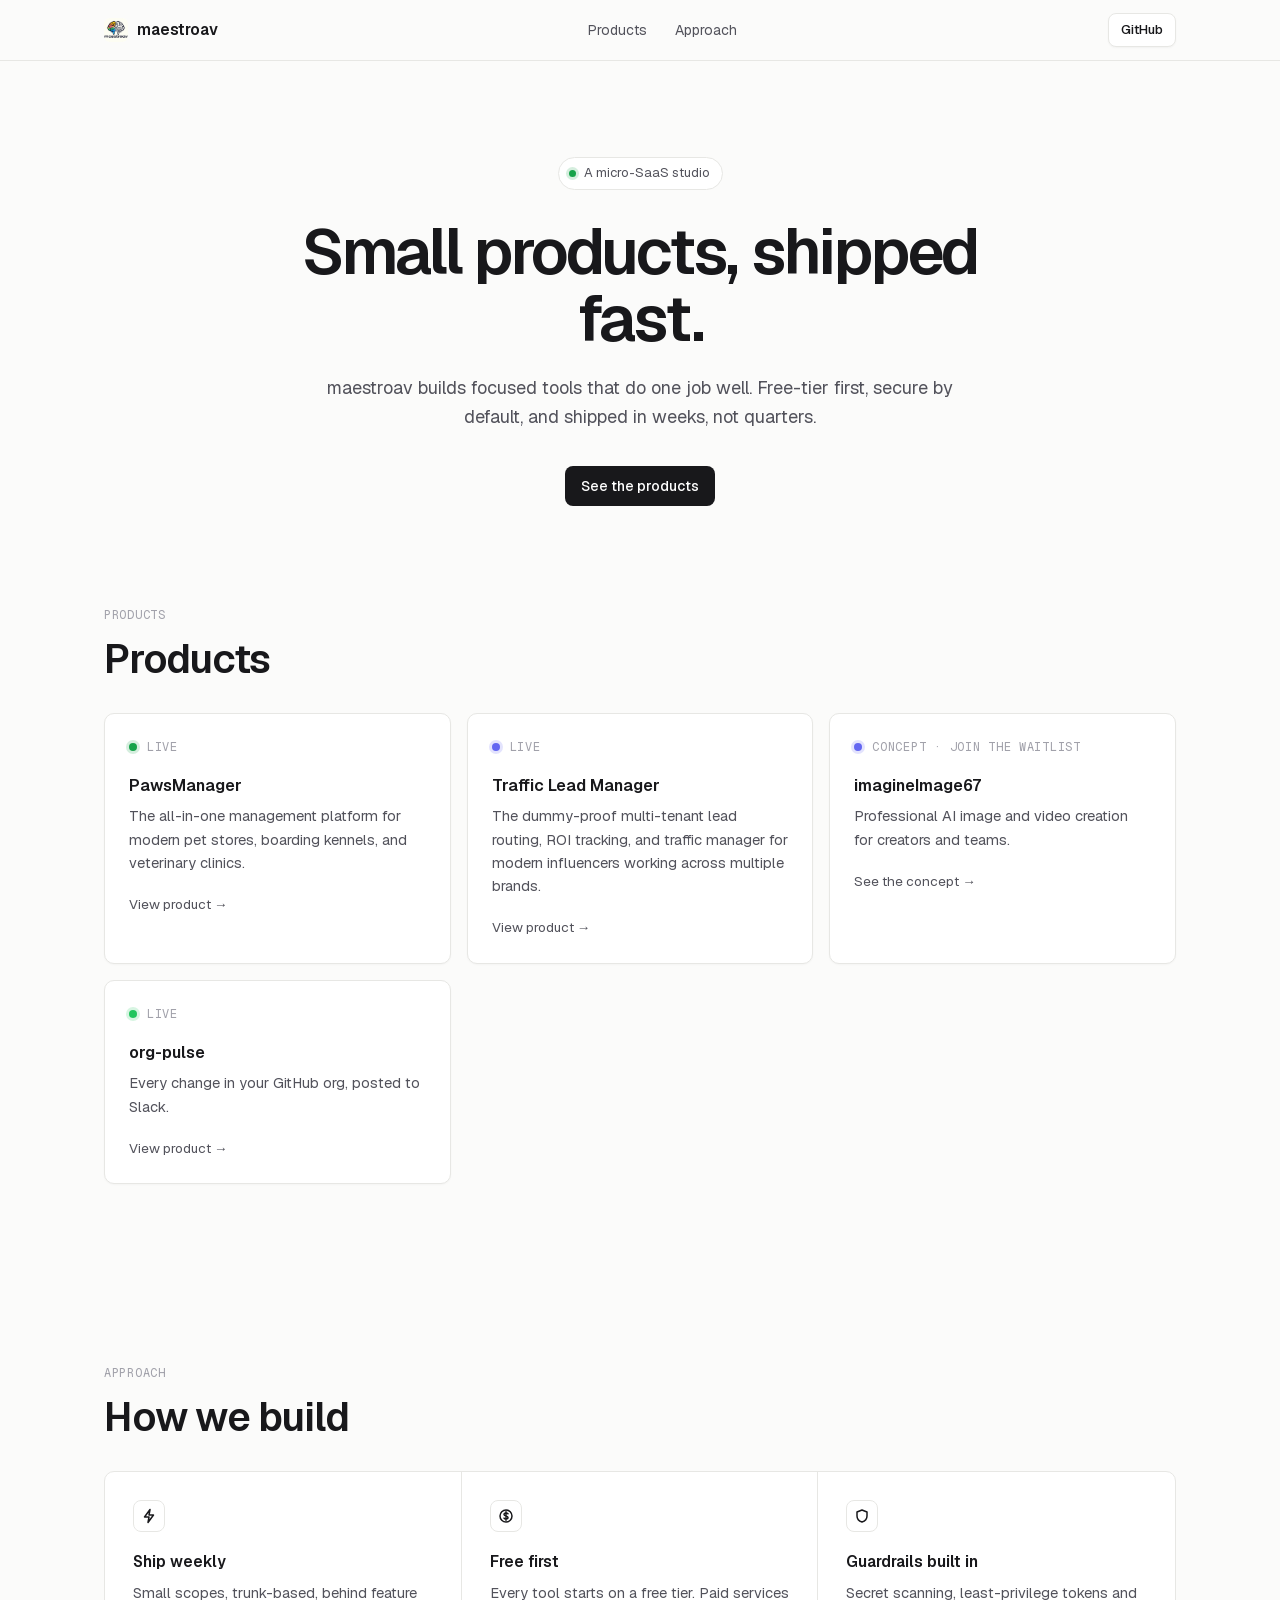
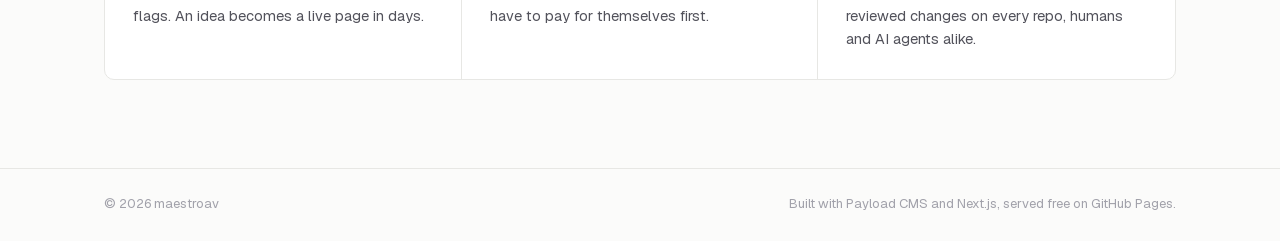
==== commit 71f32688: "deploy: maestroav/cms-maestroav@b9f0fc44c3b3f1f4edb0aef351942a8a10129acd" ====
--- a/index.html
+++ b/index.html
@@ -1 +1 @@
-<!DOCTYPE html><html lang="en" class="BboVrW_variable nw7kYW_variable"><head><meta charSet="utf-8"/><meta name="viewport" content="width=device-width, initial-scale=1"/><link rel="preload" href="/_next/static/media/07a39a8a4660cc7c-s.p.0r6juujl39pe6.woff2" as="font" crossorigin="" type="font/woff2"/><link rel="preload" href="/_next/static/media/605ce01b664af129-s.p.0wgildi0cnwt9.woff2" as="font" crossorigin="" type="font/woff2"/><link rel="preload" href="/brand/logo.png" as="image"/><link rel="stylesheet" href="/_next/static/chunks/13h-5lfoaaev4.css" data-precedence="next"/><link rel="preload" as="script" fetchPriority="low" href="/_next/static/chunks/2k8dbvo5j2wlj.js"/><script src="/_next/static/chunks/04_5mxa8qqu68.js" async=""></script><script src="/_next/static/chunks/2wu596w_r-x5u.js" async=""></script><script src="/_next/static/chunks/turbopack-077hmtqrhcoji.js" async=""></script><script src="/_next/static/chunks/1qery9lp0w-g2.js" async=""></script><title>maestroav · small products, shipped fast</title><meta name="description" content="maestroav builds focused tools that do one job well. Free-tier first, secure by default, and shipped in weeks, not quarters."/><link rel="canonical" href="https://maestroav.github.io/"/><link rel="icon" href="/brand/logo.png"/><meta name="next-size-adjust" content=""/><script src="/_next/static/chunks/0cz1d0mv5g_q7.js" noModule=""></script></head><body><div hidden=""><!--$--><!--/$--></div><header class="topbar"><div class="wrap"><a href="/" class="logo"><span class="logo-mark"><img src="/brand/logo.png" alt=""/></span>maestroav</a><nav><a href="#products">Products</a><a href="#approach">Approach</a></nav><a class="btn btn-light btn-sm" href="https://github.com/maestroav">GitHub</a></div></header><main><div class="wrap hero"><span class="badge"><i></i>A micro-SaaS studio</span><h1>Small products, shipped fast.</h1><p class="sub">maestroav builds focused tools that do one job well. Free-tier first, secure by default, and shipped in weeks, not quarters.</p><div class="actions"><a class="btn btn-dark" href="#products">See the products</a></div></div><section class="section" id="products" style="padding-top:40px"><div class="wrap"><span class="eyebrow">Products</span><h2>Products</h2><div class="cards" style="margin-top:32px"><a class="product-card" href="/lp/paws-manager/" style="--accent:#16a34a"><span class="row"><span class="status" aria-hidden="true"></span><span class="eyebrow">Live</span></span><h3>PawsManager</h3><p>The all-in-one management platform for modern pet stores, boarding kennels, and veterinary clinics.</p><span class="more">View product →</span></a><a class="product-card" href="/lp/traffic-lead-manager/" style="--accent:#6366f1"><span class="row"><span class="status" aria-hidden="true"></span><span class="eyebrow">Live</span></span><h3>Traffic Lead Manager</h3><p>The dummy-proof multi-tenant lead routing, ROI tracking, and traffic manager for modern influencers working across multiple brands.</p><span class="more">View product →</span></a><a class="product-card" href="/lp/org-pulse/" style="--accent:#22c55e"><span class="row"><span class="status" aria-hidden="true"></span><span class="eyebrow">Live</span></span><h3>org-pulse</h3><p>Every change in your GitHub org, posted to Slack.</p><span class="more">View product →</span></a></div></div></section><section class="section" id="approach"><div class="wrap"><span class="eyebrow">Approach</span><h2>How we build</h2><div class="features" style="margin-top:32px"><article><span class="ic"><svg width="16" height="16" viewBox="0 0 16 16" fill="none" stroke="currentColor" stroke-width="1.5" stroke-linecap="round" stroke-linejoin="round" aria-hidden="true"><path d="M9 1.5L3.5 9H8l-1 5.5L12.5 7H8z"/></svg></span><h3>Ship weekly</h3><p>Small scopes, trunk-based, behind feature flags. An idea becomes a live page in days.</p></article><article><span class="ic"><svg width="16" height="16" viewBox="0 0 16 16" fill="none" stroke="currentColor" stroke-width="1.5" stroke-linecap="round" stroke-linejoin="round" aria-hidden="true"><circle cx="8" cy="8" r="6"/><path d="M10 5.8c-.5-.6-1.2-.8-2-.8-1.1 0-2 .6-2 1.5 0 2 4 1 4 3 0 .9-.9 1.5-2 1.5-.8 0-1.6-.3-2-.9M8 3.8v8.4"/></svg></span><h3>Free first</h3><p>Every tool starts on a free tier. Paid services have to pay for themselves first.</p></article><article><span class="ic"><svg width="16" height="16" viewBox="0 0 16 16" fill="none" stroke="currentColor" stroke-width="1.5" stroke-linecap="round" stroke-linejoin="round" aria-hidden="true"><path d="M8 2l5 2v4c0 3-2.2 5.2-5 6-2.8-.8-5-3-5-6V4z"/></svg></span><h3>Guardrails built in</h3><p>Secret scanning, least-privilege tokens and reviewed changes on every repo, humans and AI agents alike.</p></article></div></div></section></main><footer class="footer"><div class="wrap"><span>© <!-- -->2026<!-- --> maestroav</span><span>Built with Payload CMS and Next.js, served free on GitHub Pages.</span></div></footer><!--$--><!--/$--><script id="_R_">(globalThis["TURBOPACK"] || (globalThis["TURBOPACK"] = [])).push({"otherChunks":["static/chunks/2k8dbvo5j2wlj.js","static/chunks/04_5mxa8qqu68.js","static/chunks/2wu596w_r-x5u.js"],"runtimeModuleIds":[82342]});</script><script src="/_next/static/chunks/2k8dbvo5j2wlj.js" async=""></script><script>(self.__next_f=self.__next_f||[]).push([0])</script><script>self.__next_f.push([1,"1:\"$Sreact.fragment\"\n2:\"/_next/static/chunks/1qery9lp0w-g2.js\"\n3:I[25186,[\"$2\"],\"default\"]\n4:I[66654,[\"$2\"],\"default\"]\n9:I[70001,[\"$2\"],\"OutletBoundary\"]\na:\"$Sreact.suspense\"\nc:\"ViewportBoundary\"\nd:I[70001,[\"$2\"],\"$c\"]\nf:\"MetadataBoundary\"\n10:I[70001,[\"$2\"],\"$f\"]\n12:I[66313,[],\"default\",1]\n:HL[\"/_next/static/chunks/13h-5lfoaaev4.css\",\"style\"]\n:HL[\"/_next/static/media/07a39a8a4660cc7c-s.p.0r6juujl39pe6.woff2\",\"font\",{\"crossOrigin\":\"\",\"type\":\"font/woff2\"}]\n:HL[\"/_next/static/media/605ce01b664af129-s.p.0wgildi0cnwt9.woff2\",\"font\",{\"crossOrigin\":\"\",\"type\":\"font/woff2\"}]\n5:X\n7:[[\"children\",{\"s\":\"__PAGE__\",\"h\":512,\"d\":{\"r\":[\"$\",\"$1\",\"c\",{\"children\":[\"$L8\",null,[\"$\",\"$L9\",null,{\"children\":[\"$\",\"$a\",null,{\"name\":\"Next.MetadataOutlet\",\"children\":\"$@b\"}]}]]}],\"p\":false,\"v\":null}}]]\n6:[[\"children\",{\"s\":\"(site)\",\"h\":528,\"d\":{\"r\":[\"$\",\"$1\",\"c\",{\"children\":[[[\"$\",\"link\",\"0\",{\"rel\":\"stylesheet\",\"href\":\"/_next/static/chunks/13h-5lfoaaev4.css\",\"precedence\":\"next\",\"crossOrigin\":\"$undefined\",\"nonce\":\"$undefined\"}]],[\"$\",\"html\",null,{\"lang\":\"en\",\"className\":\"BboVrW_variable nw7kYW_variable\",\"children\":[\"$\",\"body\",null,{\"children\":[\"$\",\"$L3\",null,{\"parallelRouterKey\":\"children\",\"error\":\"$undefined\",\"errorStyles\":\"$undefined\",\"errorScripts\":\"$undefined\",\"template\":[\"$\",\"$L4\",null,{}],\"templateStyles\":\"$undefined\",\"templateScripts\":\"$undefined\",\"notFound\":[[[\"$\",\"title\",null,{\"children\":\"404: This page could not be found.\"}],[\"$\",\"div\",null,{\"style\":\"$0:t:t:d:r:props:children:1:props:notFound:0:1:props:style\",\"children\":[\"$\",\"div\",null,{\"children\":[[\"$\",\"style\",null,{\"dangerouslySetInnerHTML\":{\"__html\":\"body{color:#000;background:#fff;margin:0}.next-error-h1{border-right:1px solid rgba(0,0,0,.3)}@media (prefers-color-scheme:dark){body{color:#fff;background:#000}.next-error-h1{border-right:1px solid rgba(255,255,255,.3)}}\"}}],[\"$\",\"h1\",null,{\"className\":\"next-error-h1\",\"style\":\"$0:t:t:d:r:props:children:1:props:notFound:0:1:props:children:props:children:1:props:style\",\"children\":404}],[\"$\",\"div\",null,{\"style\":\"$0:t:t:d:r:props:children:1:props:notFound:0:1:props:children:props:children:2:props:style\",\"children\":[\"$\",\"h2\",null,{\"style\":\"$0:t:t:d:r:props:children:1:props:notFound:0:1:props:children:props:children:2:props:children:props:style\",\"children\":\"This page could not be found.\"}]}]]}]}]],[]],\"forbidden\":\"$undefined\",\"unauthorized\":\"$undefined\"}]}]}]]}],\"p\":false,\"v\":null},\"c\":\"$Q7\"}]]\n0:{\"P\":null,\"c\":[\"\",\"\"],\"q\":\"\",\"i\":false,\"t\":{\"t\":{\"s\":\"\",\"h\":528,\"d\":{\"r\":[\"$\",\"$1\",\"c\",{\"children\":[null,[\"$\",\"$L3\",null,{\"parallelRouterKey\":\"children\",\"error\":\"$undefined\",\"errorStyles\":\"$undefined\",\"errorScripts\":\"$undefined\",\"template\":[\"$\",\"$L4\",null,{}],\"templateStyles\":\"$undefined\",\"templateScripts\":\"$undefined\",\"notFound\":[[[\"$\",\"title\",null,{\"children\":\"404: This page could not be found.\"}],[\"$\",\"div\",null,{\"style\":{\"fontFamily\":\"system-ui,\\\"Segoe UI\\\",Roboto,Helvetica,Arial,sans-serif,\\\"Apple Color Emoji\\\",\\\"Segoe UI Emoji\\\"\",\"height\":\"100vh\",\"textAlign\":\"center\",\"display\":\"flex\",\"flexDirection\":\"column\",\"alignItems\":\"center\",\"justifyContent\":\"center\"},\"children\":[\"$\",\"div\",null,{\"children\":[[\"$\",\"style\",null,{\"dangerouslySetInnerHTML\":{\"__html\":\"body{color:#000;background:#fff;margin:0}.next-error-h1{border-right:1px solid rgba(0,0,0,.3)}@media (prefers-color-scheme:dark){body{color:#fff;background:#000}.next-error-h1{border-right:1px solid rgba(255,255,255,.3)}}\"}}],[\"$\",\"h1\",null,{\"className\":\"next-error-h1\",\"style\":{\"display\":\"inline-block\",\"margin\":\"0 20px 0 0\",\"padding\":\"0 23px 0 0\",\"fontSize\":24,\"fontWeight\":500,\"verticalAlign\":\"top\",\"lineHeight\":\"49px\"},\"children\":404}],[\"$\",\"div\",null,{\"style\":{\"display\":\"inline-block\"},\"children\":[\"$\",\"h2\",null,{\"style\":{\"fontSize\":14,\"fontWeight\":400,\"lineHeight\":\"49px\",\"margin\":0},\"children\":\"This page could not be found.\"}]}]]}]}]],[]],\"forbidden\":\"$undefined\",\"unauthorized\":\"$undefined\"}]]}],\"p\":false,\"v\":\"$5\"},\"c\":\"$Q6\"},\"h\":{\"r\":[\"$\",\"$1\",\"h\",{\"children\":[null,[\"$\",\"$Ld\",null,{\"children\":\"$Le\"}],[\"$\",\"$L10\",null,{\"children\":[[\"$\",\"div\",null,{\"hidden\":true,\"children\":[\"$\",\"$a\",null,{\"name\":\"Next.Metadata\",\"children\":\"$L11\"}]}],null]}],[\"$\",\"meta\",null,{\"name\":\"next-size-adjust\",\"content\":\"\"}]]}],\"p\":false,\"v\":null}},\"m\":\"$undefined\",\"G\":[\"$12\",[]],\"S\":true,\"r\":\"$undefined\",\"s\":\"$undefined\",\"a\":\"$undefined\",\"l\":\"$undefined\",\"p\":\"$undefined\",\"d\":\"$undefined\",\"b\":\"6JJk02BJdwF16hDI7grEv\"}\n5:C\ne:[[\"$\",\"meta\",\"0\",{\"charSet\":\"utf-8\"}],[\"$\",\"meta\",\"1\",{\"name\":\"viewport\",\"content\":\"width=device-width, initial-scale=1\"}]]\n13:I[35172,[\"$2\"],\"IconMark\"]\nb:null\n11:[[\"$\",\"title\",\"0\",{\"children\":\"maestroav · small products, shipped fast\"}],[\"$\",\"meta\",\"1\",{\"name\":\"description\",\"content\":\"maestroav builds focused tools that do one job well. Free-tier first, secure by default, and shipped in weeks, not quarters.\"}],[\"$\",\"link\",\"2\",{\"rel\":\"canonical\",\"href\":\"https://maestroav.github.io/\"}],[\"$\",\"link\",\"3\",{\"rel\":\"icon\",\"href\":\"/brand/logo.png\"}],[\"$\",\"$L13\",\"4\",{}]]\n"])</script><script>self.__next_f.push([1,":HL[\"/brand/logo.png\",\"image\"]\n8:[[\"$\",\"header\",null,{\"className\":\"topbar\",\"children\":[\"$\",\"div\",null,{\"className\":\"wrap\",\"children\":[[\"$\",\"a\",null,{\"href\":\"/\",\"className\":\"logo\",\"children\":[[\"$\",\"span\",null,{\"className\":\"logo-mark\",\"children\":[\"$\",\"img\",null,{\"src\":\"/brand/logo.png\",\"alt\":\"\"}]}],\"maestroav\"]}],[\"$\",\"nav\",null,{\"children\":[[\"$\",\"a\",null,{\"href\":\"#products\",\"children\":\"Products\"}],[\"$\",\"a\",null,{\"href\":\"#approach\",\"children\":\"Approach\"}]]}],[\"$\",\"a\",null,{\"className\":\"btn btn-light btn-sm\",\"href\":\"https://github.com/maestroav\",\"children\":\"GitHub\"}]]}]}],[\"$\",\"main\",null,{\"children\":[[\"$\",\"div\",null,{\"className\":\"wrap hero\",\"children\":[[\"$\",\"span\",null,{\"className\":\"badge\",\"children\":[[\"$\",\"i\",null,{}],\"A micro-SaaS studio\"]}],[\"$\",\"h1\",null,{\"children\":\"Small products, shipped fast.\"}],[\"$\",\"p\",null,{\"className\":\"sub\",\"children\":\"maestroav builds focused tools that do one job well. Free-tier first, secure by default, and shipped in weeks, not quarters.\"}],[\"$\",\"div\",null,{\"className\":\"actions\",\"children\":[\"$\",\"a\",null,{\"className\":\"btn btn-dark\",\"href\":\"#products\",\"children\":\"See the products\"}]}]]}],[\"$\",\"section\",null,{\"className\":\"section\",\"id\":\"products\",\"style\":{\"paddingTop\":40},\"children\":[\"$\",\"div\",null,{\"className\":\"wrap\",\"children\":[[\"$\",\"span\",null,{\"className\":\"eyebrow\",\"children\":\"Products\"}],[\"$\",\"h2\",null,{\"children\":\"Products\"}],[\"$\",\"div\",null,{\"className\":\"cards\",\"style\":{\"marginTop\":32},\"children\":[[\"$\",\"a\",\"paws-manager\",{\"className\":\"product-card\",\"href\":\"/lp/paws-manager/\",\"style\":{\"--accent\":\"#16a34a\"},\"children\":[[\"$\",\"span\",null,{\"className\":\"row\",\"children\":[[\"$\",\"span\",null,{\"className\":\"status\",\"aria-hidden\":true}],[\"$\",\"span\",null,{\"className\":\"eyebrow\",\"children\":\"Live\"}]]}],[\"$\",\"h3\",null,{\"children\":\"PawsManager\"}],[\"$\",\"p\",null,{\"children\":\"The all-in-one management platform for modern pet stores, boarding kennels, and veterinary clinics.\"}],[\"$\",\"span\",null,{\"className\":\"more\",\"children\":\"View product →\"}]]}],[\"$\",\"a\",\"traffic-lead-manager\",{\"className\":\"product-card\",\"href\":\"/lp/traffic-lead-manager/\",\"style\":{\"--accent\":\"#6366f1\"},\"children\":[[\"$\",\"span\",null,{\"className\":\"row\",\"children\":[[\"$\",\"span\",null,{\"className\":\"status\",\"aria-hidden\":true}],[\"$\",\"span\",null,{\"className\":\"eyebrow\",\"children\":\"Live\"}]]}],[\"$\",\"h3\",null,{\"children\":\"Traffic Lead Manager\"}],[\"$\",\"p\",null,{\"children\":\"The dummy-proof multi-tenant lead routing, ROI tracking, and traffic manager for modern influencers working across multiple brands.\"}],[\"$\",\"span\",null,{\"className\":\"more\",\"children\":\"View product →\"}]]}],[\"$\",\"a\",\"org-pulse\",{\"className\":\"product-card\",\"href\":\"/lp/org-pulse/\",\"style\":{\"--accent\":\"#22c55e\"},\"children\":[[\"$\",\"span\",null,{\"className\":\"row\",\"children\":[[\"$\",\"span\",null,{\"className\":\"status\",\"aria-hidden\":true}],[\"$\",\"span\",null,{\"className\":\"eyebrow\",\"children\":\"Live\"}]]}],[\"$\",\"h3\",null,{\"children\":\"org-pulse\"}],[\"$\",\"p\",null,{\"children\":\"Every change in your GitHub org, posted to Slack.\"}],[\"$\",\"span\",null,{\"className\":\"more\",\"children\":\"View product →\"}]]}]]}]]}]}],[\"$\",\"section\",null,{\"className\":\"section\",\"id\":\"approach\",\"children\":[\"$\",\"div\",null,{\"className\":\"wrap\",\"children\":[[\"$\",\"span\",null,{\"className\":\"eyebrow\",\"children\":\"Approach\"}],[\"$\",\"h2\",null,{\"children\":\"How we build\"}],[\"$\",\"div\",null,{\"className\":\"features\",\"style\":{\"marginTop\":32},\"children\":[[\"$\",\"article\",\"6b00daf065063dbea3a7a39b\",{\"children\":[[\"$\",\"span\",null,{\"className\":\"ic\",\"children\":[\"$\",\"svg\",null,{\"width\":16,\"height\":16,\"viewBox\":\"0 0 16 16\",\"fill\":\"none\",\"stroke\":\"currentColor\",\"strokeWidth\":1.5,\"strokeLinecap\":\"round\",\"strokeLinejoin\":\"round\",\"aria-hidden\":true,\"dangerouslySetInnerHTML\":{\"__html\":\"\u003cpath d=\\\"M9 1.5L3.5 9H8l-1 5.5L12.5 7H8z\\\"/\u003e\"}}]}],[\"$\",\"h3\",null,{\"children\":\"Ship weekly\"}],[\"$\",\"p\",null,{\"children\":\"Small scopes, trunk-based, behind feature flags. An idea becomes a live page in days.\"}]]}],[\"$\",\"article\",\"6b00daf065063dbea3a7a39c\",{\"children\":[[\"$\",\"span\",null,{\"className\":\"ic\",\"children\":[\"$\",\"svg\",null,{\"width\":16,\"height\":16,\"viewBox\":\"0 0 16 16\",\"fill\":\"none\",\"stroke\":\"currentColor\",\"strokeWidth\":1.5,\"strokeLinecap\":\"round\",\"strokeLinejoin\":\"round\",\"aria-hidden\":true,\"dangerouslySetInnerHTML\":{\"__html\":\"\u003ccircle cx=\\\"8\\\" cy=\\\"8\\\" r=\\\"6\\\"/\u003e\u003cpath d=\\\"M10 5.8c-.5-.6-1.2-.8-2-.8-1.1 0-2 .6-2 1.5 0 2 4 1 4 3 0 .9-.9 1.5-2 1.5-.8 0-1.6-.3-2-.9M8 3.8v8.4\\\"/\u003e\"}}]}],[\"$\",\"h3\",null,{\"children\":\"Free first\"}],[\"$\",\"p\",null,{\"children\":\"Every tool starts on a free tier. Paid services have to pay for themselves first.\"}]]}],[\"$\",\"article\",\"6b00daf065063dbea3a7a39d\",{\"children\":[[\"$\",\"span\",null,{\"className\":\"ic\",\"children\":[\"$\",\"svg\",null,{\"width\":16,\"height\":16,\"viewBox\":\"0 0 16 16\",\"fill\":\"none\",\"stroke\":\"currentColor\",\"strokeWidth\":1.5,\"strokeLinecap\":\"round\",\"strokeLinejoin\":\"round\",\"aria-hidden\":true,\"dangerouslySetInnerHTML\":{\"__html\":\"\u003cpath d=\\\"M8 2l5 2v4c0 3-2.2 5.2-5 6-2.8-.8-5-3-5-6V4z\\\"/\u003e\"}}]}],\"$L14\",\"$L15\"]}]]}]]}]}]]}],\"$L16\"]\n14:[\"$\",\"h3\",null,{\"children\":\"Guardrails built in\"}]\n15:[\"$\",\"p\",null,{\"children\":\"Secret scanning, least-privilege tokens and reviewed changes on every repo, humans and AI agents alike.\"}]\n16:[\"$\",\"footer\",null,{\"className\":\"footer\",\"children\":[\"$\",\"div\",null,{\"className\":\"wrap\",\"children\":[[\"$\",\"span\",null,{\"children\":[\"© \",2026,\" maestroav\"]}],[\"$\",\"span\",null,{\"children\":\"Built with Payload CMS and Next.js, served free on GitHub Pages.\"}]]}]}]\n"])</script></body></html>+<!DOCTYPE html><html lang="en" class="BboVrW_variable nw7kYW_variable"><head><meta charSet="utf-8"/><meta name="viewport" content="width=device-width, initial-scale=1"/><link rel="preload" href="/_next/static/media/07a39a8a4660cc7c-s.p.0r6juujl39pe6.woff2" as="font" crossorigin="" type="font/woff2"/><link rel="preload" href="/_next/static/media/605ce01b664af129-s.p.0wgildi0cnwt9.woff2" as="font" crossorigin="" type="font/woff2"/><link rel="preload" href="/brand/logo.png" as="image"/><link rel="stylesheet" href="/_next/static/chunks/1euriw2ne-_zk.css" data-precedence="next"/><link rel="preload" as="script" fetchPriority="low" href="/_next/static/chunks/2k8dbvo5j2wlj.js"/><script src="/_next/static/chunks/04_5mxa8qqu68.js" async=""></script><script src="/_next/static/chunks/2wu596w_r-x5u.js" async=""></script><script src="/_next/static/chunks/turbopack-077hmtqrhcoji.js" async=""></script><script src="/_next/static/chunks/1qery9lp0w-g2.js" async=""></script><title>maestroav · small products, shipped fast</title><meta name="description" content="maestroav builds focused tools that do one job well. Free-tier first, secure by default, and shipped in weeks, not quarters."/><link rel="canonical" href="https://maestroav.github.io/"/><link rel="icon" href="/brand/logo.png"/><meta name="next-size-adjust" content=""/><script src="/_next/static/chunks/0cz1d0mv5g_q7.js" noModule=""></script></head><body><div hidden=""><!--$--><!--/$--></div><header class="topbar"><div class="wrap"><a href="/" class="logo"><span class="logo-mark"><img src="/brand/logo.png" alt=""/></span>maestroav</a><nav><a href="#products">Products</a><a href="#approach">Approach</a></nav><a class="btn btn-light btn-sm" href="https://github.com/maestroav">GitHub</a></div></header><main><div class="wrap hero"><span class="badge"><i></i>A micro-SaaS studio</span><h1>Small products, shipped fast.</h1><p class="sub">maestroav builds focused tools that do one job well. Free-tier first, secure by default, and shipped in weeks, not quarters.</p><div class="actions"><a class="btn btn-dark" href="#products">See the products</a></div></div><section class="section" id="products" style="padding-top:40px"><div class="wrap"><span class="eyebrow">Products</span><h2>Products</h2><div class="cards" style="margin-top:32px"><a class="product-card" href="/lp/paws-manager/" style="--accent:#16a34a"><span class="row"><span class="status" aria-hidden="true"></span><span class="eyebrow">Live</span></span><h3>PawsManager</h3><p>The all-in-one management platform for modern pet stores, boarding kennels, and veterinary clinics.</p><span class="more">View product →</span></a><a class="product-card" href="/lp/traffic-lead-manager/" style="--accent:#6366f1"><span class="row"><span class="status" aria-hidden="true"></span><span class="eyebrow">Live</span></span><h3>Traffic Lead Manager</h3><p>The dummy-proof multi-tenant lead routing, ROI tracking, and traffic manager for modern influencers working across multiple brands.</p><span class="more">View product →</span></a><a class="product-card" href="/lp/imagineimage67/" style="--accent:#6366f1"><span class="row"><span class="status" aria-hidden="true"></span><span class="eyebrow">Concept · join the waitlist</span></span><h3>imagineImage67</h3><p>Professional AI image and video creation for creators and teams.</p><span class="more">See the concept →</span></a><a class="product-card" href="/lp/org-pulse/" style="--accent:#22c55e"><span class="row"><span class="status" aria-hidden="true"></span><span class="eyebrow">Live</span></span><h3>org-pulse</h3><p>Every change in your GitHub org, posted to Slack.</p><span class="more">View product →</span></a></div></div></section><section class="section" id="approach"><div class="wrap"><span class="eyebrow">Approach</span><h2>How we build</h2><div class="features" style="margin-top:32px"><article><span class="ic"><svg width="16" height="16" viewBox="0 0 16 16" fill="none" stroke="currentColor" stroke-width="1.5" stroke-linecap="round" stroke-linejoin="round" aria-hidden="true"><path d="M9 1.5L3.5 9H8l-1 5.5L12.5 7H8z"/></svg></span><h3>Ship weekly</h3><p>Small scopes, trunk-based, behind feature flags. An idea becomes a live page in days.</p></article><article><span class="ic"><svg width="16" height="16" viewBox="0 0 16 16" fill="none" stroke="currentColor" stroke-width="1.5" stroke-linecap="round" stroke-linejoin="round" aria-hidden="true"><circle cx="8" cy="8" r="6"/><path d="M10 5.8c-.5-.6-1.2-.8-2-.8-1.1 0-2 .6-2 1.5 0 2 4 1 4 3 0 .9-.9 1.5-2 1.5-.8 0-1.6-.3-2-.9M8 3.8v8.4"/></svg></span><h3>Free first</h3><p>Every tool starts on a free tier. Paid services have to pay for themselves first.</p></article><article><span class="ic"><svg width="16" height="16" viewBox="0 0 16 16" fill="none" stroke="currentColor" stroke-width="1.5" stroke-linecap="round" stroke-linejoin="round" aria-hidden="true"><path d="M8 2l5 2v4c0 3-2.2 5.2-5 6-2.8-.8-5-3-5-6V4z"/></svg></span><h3>Guardrails built in</h3><p>Secret scanning, least-privilege tokens and reviewed changes on every repo, humans and AI agents alike.</p></article></div></div></section></main><footer class="footer"><div class="wrap"><span>© <!-- -->2026<!-- --> maestroav</span><span>Built with Payload CMS and Next.js, served free on GitHub Pages.</span></div></footer><!--$--><!--/$--><script id="_R_">(globalThis["TURBOPACK"] || (globalThis["TURBOPACK"] = [])).push({"otherChunks":["static/chunks/2k8dbvo5j2wlj.js","static/chunks/04_5mxa8qqu68.js","static/chunks/2wu596w_r-x5u.js"],"runtimeModuleIds":[82342]});</script><script src="/_next/static/chunks/2k8dbvo5j2wlj.js" async=""></script><script>(self.__next_f=self.__next_f||[]).push([0])</script><script>self.__next_f.push([1,"1:\"$Sreact.fragment\"\n2:\"/_next/static/chunks/1qery9lp0w-g2.js\"\n3:I[25186,[\"$2\"],\"default\"]\n4:I[66654,[\"$2\"],\"default\"]\n9:I[70001,[\"$2\"],\"OutletBoundary\"]\na:\"$Sreact.suspense\"\nc:\"ViewportBoundary\"\nd:I[70001,[\"$2\"],\"$c\"]\nf:\"MetadataBoundary\"\n10:I[70001,[\"$2\"],\"$f\"]\n12:I[66313,[],\"default\",1]\n:HL[\"/_next/static/chunks/1euriw2ne-_zk.css\",\"style\"]\n:HL[\"/_next/static/media/07a39a8a4660cc7c-s.p.0r6juujl39pe6.woff2\",\"font\",{\"crossOrigin\":\"\",\"type\":\"font/woff2\"}]\n:HL[\"/_next/static/media/605ce01b664af129-s.p.0wgildi0cnwt9.woff2\",\"font\",{\"crossOrigin\":\"\",\"type\":\"font/woff2\"}]\n5:X\n7:[[\"children\",{\"s\":\"__PAGE__\",\"h\":512,\"d\":{\"r\":[\"$\",\"$1\",\"c\",{\"children\":[\"$L8\",null,[\"$\",\"$L9\",null,{\"children\":[\"$\",\"$a\",null,{\"name\":\"Next.MetadataOutlet\",\"children\":\"$@b\"}]}]]}],\"p\":false,\"v\":null}}]]\n6:[[\"children\",{\"s\":\"(site)\",\"h\":528,\"d\":{\"r\":[\"$\",\"$1\",\"c\",{\"children\":[[[\"$\",\"link\",\"0\",{\"rel\":\"stylesheet\",\"href\":\"/_next/static/chunks/1euriw2ne-_zk.css\",\"precedence\":\"next\",\"crossOrigin\":\"$undefined\",\"nonce\":\"$undefined\"}]],[\"$\",\"html\",null,{\"lang\":\"en\",\"className\":\"BboVrW_variable nw7kYW_variable\",\"children\":[\"$\",\"body\",null,{\"children\":[\"$\",\"$L3\",null,{\"parallelRouterKey\":\"children\",\"error\":\"$undefined\",\"errorStyles\":\"$undefined\",\"errorScripts\":\"$undefined\",\"template\":[\"$\",\"$L4\",null,{}],\"templateStyles\":\"$undefined\",\"templateScripts\":\"$undefined\",\"notFound\":[[[\"$\",\"title\",null,{\"children\":\"404: This page could not be found.\"}],[\"$\",\"div\",null,{\"style\":\"$0:t:t:d:r:props:children:1:props:notFound:0:1:props:style\",\"children\":[\"$\",\"div\",null,{\"children\":[[\"$\",\"style\",null,{\"dangerouslySetInnerHTML\":{\"__html\":\"body{color:#000;background:#fff;margin:0}.next-error-h1{border-right:1px solid rgba(0,0,0,.3)}@media (prefers-color-scheme:dark){body{color:#fff;background:#000}.next-error-h1{border-right:1px solid rgba(255,255,255,.3)}}\"}}],[\"$\",\"h1\",null,{\"className\":\"next-error-h1\",\"style\":\"$0:t:t:d:r:props:children:1:props:notFound:0:1:props:children:props:children:1:props:style\",\"children\":404}],[\"$\",\"div\",null,{\"style\":\"$0:t:t:d:r:props:children:1:props:notFound:0:1:props:children:props:children:2:props:style\",\"children\":[\"$\",\"h2\",null,{\"style\":\"$0:t:t:d:r:props:children:1:props:notFound:0:1:props:children:props:children:2:props:children:props:style\",\"children\":\"This page could not be found.\"}]}]]}]}]],[]],\"forbidden\":\"$undefined\",\"unauthorized\":\"$undefined\"}]}]}]]}],\"p\":false,\"v\":null},\"c\":\"$Q7\"}]]\n0:{\"P\":null,\"c\":[\"\",\"\"],\"q\":\"\",\"i\":false,\"t\":{\"t\":{\"s\":\"\",\"h\":528,\"d\":{\"r\":[\"$\",\"$1\",\"c\",{\"children\":[null,[\"$\",\"$L3\",null,{\"parallelRouterKey\":\"children\",\"error\":\"$undefined\",\"errorStyles\":\"$undefined\",\"errorScripts\":\"$undefined\",\"template\":[\"$\",\"$L4\",null,{}],\"templateStyles\":\"$undefined\",\"templateScripts\":\"$undefined\",\"notFound\":[[[\"$\",\"title\",null,{\"children\":\"404: This page could not be found.\"}],[\"$\",\"div\",null,{\"style\":{\"fontFamily\":\"system-ui,\\\"Segoe UI\\\",Roboto,Helvetica,Arial,sans-serif,\\\"Apple Color Emoji\\\",\\\"Segoe UI Emoji\\\"\",\"height\":\"100vh\",\"textAlign\":\"center\",\"display\":\"flex\",\"flexDirection\":\"column\",\"alignItems\":\"center\",\"justifyContent\":\"center\"},\"children\":[\"$\",\"div\",null,{\"children\":[[\"$\",\"style\",null,{\"dangerouslySetInnerHTML\":{\"__html\":\"body{color:#000;background:#fff;margin:0}.next-error-h1{border-right:1px solid rgba(0,0,0,.3)}@media (prefers-color-scheme:dark){body{color:#fff;background:#000}.next-error-h1{border-right:1px solid rgba(255,255,255,.3)}}\"}}],[\"$\",\"h1\",null,{\"className\":\"next-error-h1\",\"style\":{\"display\":\"inline-block\",\"margin\":\"0 20px 0 0\",\"padding\":\"0 23px 0 0\",\"fontSize\":24,\"fontWeight\":500,\"verticalAlign\":\"top\",\"lineHeight\":\"49px\"},\"children\":404}],[\"$\",\"div\",null,{\"style\":{\"display\":\"inline-block\"},\"children\":[\"$\",\"h2\",null,{\"style\":{\"fontSize\":14,\"fontWeight\":400,\"lineHeight\":\"49px\",\"margin\":0},\"children\":\"This page could not be found.\"}]}]]}]}]],[]],\"forbidden\":\"$undefined\",\"unauthorized\":\"$undefined\"}]]}],\"p\":false,\"v\":\"$5\"},\"c\":\"$Q6\"},\"h\":{\"r\":[\"$\",\"$1\",\"h\",{\"children\":[null,[\"$\",\"$Ld\",null,{\"children\":\"$Le\"}],[\"$\",\"$L10\",null,{\"children\":[[\"$\",\"div\",null,{\"hidden\":true,\"children\":[\"$\",\"$a\",null,{\"name\":\"Next.Metadata\",\"children\":\"$L11\"}]}],null]}],[\"$\",\"meta\",null,{\"name\":\"next-size-adjust\",\"content\":\"\"}]]}],\"p\":false,\"v\":null}},\"m\":\"$undefined\",\"G\":[\"$12\",[]],\"S\":true,\"r\":\"$undefined\",\"s\":\"$undefined\",\"a\":\"$undefined\",\"l\":\"$undefined\",\"p\":\"$undefined\",\"d\":\"$undefined\",\"b\":\"yjutW_uLhG_zkpLa1WHg8\"}\n5:C\ne:[[\"$\",\"meta\",\"0\",{\"charSet\":\"utf-8\"}],[\"$\",\"meta\",\"1\",{\"name\":\"viewport\",\"content\":\"width=device-width, initial-scale=1\"}]]\n13:I[35172,[\"$2\"],\"IconMark\"]\nb:null\n11:[[\"$\",\"title\",\"0\",{\"children\":\"maestroav · small products, shipped fast\"}],[\"$\",\"meta\",\"1\",{\"name\":\"description\",\"content\":\"maestroav builds focused tools that do one job well. Free-tier first, secure by default, and shipped in weeks, not quarters.\"}],[\"$\",\"link\",\"2\",{\"rel\":\"canonical\",\"href\":\"https://maestroav.github.io/\"}],[\"$\",\"link\",\"3\",{\"rel\":\"icon\",\"href\":\"/brand/logo.png\"}],[\"$\",\"$L13\",\"4\",{}]]\n"])</script><script>self.__next_f.push([1,":HL[\"/brand/logo.png\",\"image\"]\n8:[[\"$\",\"header\",null,{\"className\":\"topbar\",\"children\":[\"$\",\"div\",null,{\"className\":\"wrap\",\"children\":[[\"$\",\"a\",null,{\"href\":\"/\",\"className\":\"logo\",\"children\":[[\"$\",\"span\",null,{\"className\":\"logo-mark\",\"children\":[\"$\",\"img\",null,{\"src\":\"/brand/logo.png\",\"alt\":\"\"}]}],\"maestroav\"]}],[\"$\",\"nav\",null,{\"children\":[[\"$\",\"a\",null,{\"href\":\"#products\",\"children\":\"Products\"}],[\"$\",\"a\",null,{\"href\":\"#approach\",\"children\":\"Approach\"}]]}],[\"$\",\"a\",null,{\"className\":\"btn btn-light btn-sm\",\"href\":\"https://github.com/maestroav\",\"children\":\"GitHub\"}]]}]}],[\"$\",\"main\",null,{\"children\":[[\"$\",\"div\",null,{\"className\":\"wrap hero\",\"children\":[[\"$\",\"span\",null,{\"className\":\"badge\",\"children\":[[\"$\",\"i\",null,{}],\"A micro-SaaS studio\"]}],[\"$\",\"h1\",null,{\"children\":\"Small products, shipped fast.\"}],[\"$\",\"p\",null,{\"className\":\"sub\",\"children\":\"maestroav builds focused tools that do one job well. Free-tier first, secure by default, and shipped in weeks, not quarters.\"}],[\"$\",\"div\",null,{\"className\":\"actions\",\"children\":[\"$\",\"a\",null,{\"className\":\"btn btn-dark\",\"href\":\"#products\",\"children\":\"See the products\"}]}]]}],[\"$\",\"section\",null,{\"className\":\"section\",\"id\":\"products\",\"style\":{\"paddingTop\":40},\"children\":[\"$\",\"div\",null,{\"className\":\"wrap\",\"children\":[[\"$\",\"span\",null,{\"className\":\"eyebrow\",\"children\":\"Products\"}],[\"$\",\"h2\",null,{\"children\":\"Products\"}],[\"$\",\"div\",null,{\"className\":\"cards\",\"style\":{\"marginTop\":32},\"children\":[[\"$\",\"a\",\"paws-manager\",{\"className\":\"product-card\",\"href\":\"/lp/paws-manager/\",\"style\":{\"--accent\":\"#16a34a\"},\"children\":[[\"$\",\"span\",null,{\"className\":\"row\",\"children\":[[\"$\",\"span\",null,{\"className\":\"status\",\"aria-hidden\":true}],[\"$\",\"span\",null,{\"className\":\"eyebrow\",\"children\":\"Live\"}]]}],[\"$\",\"h3\",null,{\"children\":\"PawsManager\"}],[\"$\",\"p\",null,{\"children\":\"The all-in-one management platform for modern pet stores, boarding kennels, and veterinary clinics.\"}],[\"$\",\"span\",null,{\"className\":\"more\",\"children\":\"View product →\"}]]}],[\"$\",\"a\",\"traffic-lead-manager\",{\"className\":\"product-card\",\"href\":\"/lp/traffic-lead-manager/\",\"style\":{\"--accent\":\"#6366f1\"},\"children\":[[\"$\",\"span\",null,{\"className\":\"row\",\"children\":[[\"$\",\"span\",null,{\"className\":\"status\",\"aria-hidden\":true}],[\"$\",\"span\",null,{\"className\":\"eyebrow\",\"children\":\"Live\"}]]}],[\"$\",\"h3\",null,{\"children\":\"Traffic Lead Manager\"}],[\"$\",\"p\",null,{\"children\":\"The dummy-proof multi-tenant lead routing, ROI tracking, and traffic manager for modern influencers working across multiple brands.\"}],[\"$\",\"span\",null,{\"className\":\"more\",\"children\":\"View product →\"}]]}],[\"$\",\"a\",\"imagineimage67\",{\"className\":\"product-card\",\"href\":\"/lp/imagineimage67/\",\"style\":{\"--accent\":\"#6366f1\"},\"children\":[[\"$\",\"span\",null,{\"className\":\"row\",\"children\":[[\"$\",\"span\",null,{\"className\":\"status\",\"aria-hidden\":true}],[\"$\",\"span\",null,{\"className\":\"eyebrow\",\"children\":\"Concept · join the waitlist\"}]]}],[\"$\",\"h3\",null,{\"children\":\"imagineImage67\"}],[\"$\",\"p\",null,{\"children\":\"Professional AI image and video creation for creators and teams.\"}],[\"$\",\"span\",null,{\"className\":\"more\",\"children\":\"See the concept →\"}]]}],[\"$\",\"a\",\"org-pulse\",{\"className\":\"product-card\",\"href\":\"/lp/org-pulse/\",\"style\":{\"--accent\":\"#22c55e\"},\"children\":[[\"$\",\"span\",null,{\"className\":\"row\",\"children\":[[\"$\",\"span\",null,{\"className\":\"status\",\"aria-hidden\":true}],[\"$\",\"span\",null,{\"className\":\"eyebrow\",\"children\":\"Live\"}]]}],[\"$\",\"h3\",null,{\"children\":\"org-pulse\"}],[\"$\",\"p\",null,{\"children\":\"Every change in your GitHub org, posted to Slack.\"}],[\"$\",\"span\",null,{\"className\":\"more\",\"children\":\"View product →\"}]]}]]}]]}]}],[\"$\",\"section\",null,{\"className\":\"section\",\"id\":\"approach\",\"children\":[\"$\",\"div\",null,{\"className\":\"wrap\",\"children\":[[\"$\",\"span\",null,{\"className\":\"eyebrow\",\"children\":\"Approach\"}],[\"$\",\"h2\",null,{\"children\":\"How we build\"}],[\"$\",\"div\",null,{\"className\":\"features\",\"style\":{\"marginTop\":32},\"children\":[[\"$\",\"article\",\"6b00daf065063dbea3a7a39b\",{\"children\":[[\"$\",\"span\",null,{\"className\":\"ic\",\"children\":[\"$\",\"svg\",null,{\"width\":16,\"height\":16,\"viewBox\":\"0 0 16 16\",\"fill\":\"none\",\"stroke\":\"currentColor\",\"strokeWidth\":1.5,\"strokeLinecap\":\"round\",\"strokeLinejoin\":\"round\",\"aria-hidden\":true,\"dangerouslySetInnerHTML\":{\"__html\":\"\u003cpath d=\\\"M9 1.5L3.5 9H8l-1 5.5L12.5 7H8z\\\"/\u003e\"}}]}],[\"$\",\"h3\",null,{\"children\":\"Ship weekly\"}],[\"$\",\"p\",null,{\"children\":\"Small scopes, trunk-based, behind feature flags. An idea becomes a live page in days.\"}]]}],[\"$\",\"article\",\"6b00daf065063dbea3a7a39c\",{\"children\":[[\"$\",\"span\",null,{\"className\":\"ic\",\"children\":[\"$\",\"svg\",null,{\"width\":16,\"height\":16,\"viewBox\":\"0 0 16 16\",\"fill\":\"none\",\"stroke\":\"currentColor\",\"strokeWidth\":1.5,\"strokeLinecap\":\"round\",\"strokeLinejoin\":\"round\",\"aria-hidden\":true,\"dangerouslySetInnerHTML\":{\"__html\":\"\u003ccircle cx=\\\"8\\\" cy=\\\"8\\\" r=\\\"6\\\"/\u003e\u003cpath d=\\\"M10 5.8c-.5-.6-1.2-.8-2-.8-1.1 0-2 .6-2 1.5 0 2 4 1 4 3 0 .9-.9 1.5-2 1.5-.8 0-1.6-.3-2-.9M8 3.8v8.4\\\"/\u003e\"}}]}],\"$L14\",\"$L15\"]}],\"$L16\"]}]]}]}]]}],\"$L17\"]\n14:[\"$\",\"h3\",null,{\"children\":\"Free first\"}]\n15:[\"$\",\"p\",null,{\"children\":\"Every tool starts on a free tier. Paid services have to pay for themselves first.\"}]\n16:[\"$\",\"article\",\"6b00daf065063dbea3a7a39d\",{\"children\":[[\"$\",\"span\",null,{\"className\":\"ic\",\"children\":[\"$\",\"svg\",null,{\"width\":16,\"height\":16,\"viewBox\":\"0 0 16 16\",\"fill\":\"none\",\"stroke\":\"currentColor\",\"strokeWidth\":1.5,\"strokeLinecap\":\"round\",\"strokeLinejoin\":\"round\",\"aria-hidden\":true,\"dangerouslySetInnerHTML\":{\"__html\":\"\u003cpath d=\\\"M8 2l5 2v4c0 3-2.2 5.2-5 6-2.8-.8-5-3-5-6V4z\\\"/\u003e\"}}]}],[\"$\",\"h3\",null,{\"children\":\"Guardrails built in\"}],[\"$\",\"p\",null,{\"children\":\"Secret scanning, least-privilege tokens and reviewed changes on every repo, humans and AI agents alike.\"}]]}]\n17:[\"$\",\"footer\",null,{\"className\":\"footer\",\"children\":[\"$\",\"div\",null,{\"className\":\"wrap\",\"children\":[[\"$\",\"span\",null,{\"children\":[\"© \",2026,\" maestroav\"]}],[\"$\",\"span\",null,{\"children\":\"Built with Payload CMS and Next.js, served free on GitHub Pages.\"}]]}]}]\n"])</script></body></html>
--- a/_next/static/chunks/1euriw2ne-_zk.css
+++ b/_next/static/chunks/1euriw2ne-_zk.css
@@ -0,0 +1,3 @@
+@font-face{font-family:Geist;font-style:normal;font-weight:100 900;font-display:swap;src:url(../media/4f6667dd39116621-s.3p2_lha1f2xer.woff2)format("woff2");unicode-range:U+460-52F,U+1C80-1C8A,U+20B4,U+2DE0-2DFF,U+A640-A69F,U+FE2E-FE2F}@font-face{font-family:Geist;font-style:normal;font-weight:100 900;font-display:swap;src:url(../media/07935285219a259d-s.1qq4vpdcun5oj.woff2)format("woff2");unicode-range:U+301,U+400-45F,U+490-491,U+4B0-4B1,U+2116}@font-face{font-family:Geist;font-style:normal;font-weight:100 900;font-display:swap;src:url(../media/f58031ded4338640-s.390ncx5urfkfu.woff2)format("woff2");unicode-range:U+102-103,U+110-111,U+128-129,U+168-169,U+1A0-1A1,U+1AF-1B0,U+300-301,U+303-304,U+308-309,U+323,U+329,U+1EA0-1EF9,U+20AB}@font-face{font-family:Geist;font-style:normal;font-weight:100 900;font-display:swap;src:url(../media/77814b00d5ca94a4-s.21jp631_3pja2.woff2)format("woff2");unicode-range:U+100-2BA,U+2BD-2C5,U+2C7-2CC,U+2CE-2D7,U+2DD-2FF,U+304,U+308,U+329,U+1D00-1DBF,U+1E00-1E9F,U+1EF2-1EFF,U+2020,U+20A0-20AB,U+20AD-20C4,U+2113,U+2C60-2C7F,U+A720-A7FF}@font-face{font-family:Geist;font-style:normal;font-weight:100 900;font-display:swap;src:url(../media/605ce01b664af129-s.p.0wgildi0cnwt9.woff2)format("woff2");unicode-range:U+??,U+131,U+152-153,U+2BB-2BC,U+2C6,U+2DA,U+2DC,U+304,U+308,U+329,U+2000-206F,U+20AC,U+2122,U+2191,U+2193,U+2212,U+2215,U+FEFF,U+FFFD}@font-face{font-family:Geist Fallback;src:local(Arial);ascent-override:95.94%;descent-override:28.16%;line-gap-override:0.0%;size-adjust:104.76%}.BboVrW_className{font-family:Geist,Geist Fallback;font-style:normal}.BboVrW_variable{--font-sans:"Geist", "Geist Fallback"}
+@font-face{font-family:Geist Mono;font-style:normal;font-weight:100 900;font-display:swap;src:url(../media/b0c6b664fd57c2c6-s.31988l_ccedte.woff2)format("woff2");unicode-range:U+460-52F,U+1C80-1C8A,U+20B4,U+2DE0-2DFF,U+A640-A69F,U+FE2E-FE2F}@font-face{font-family:Geist Mono;font-style:normal;font-weight:100 900;font-display:swap;src:url(../media/6e342921ee4dcd9d-s.2tuy5pz7dlieh.woff2)format("woff2");unicode-range:U+301,U+400-45F,U+490-491,U+4B0-4B1,U+2116}@font-face{font-family:Geist Mono;font-style:normal;font-weight:100 900;font-display:swap;src:url(../media/2bb852295097cd96-s.2dbetqa9o8jxf.woff2)format("woff2");unicode-range:U+2000-2001,U+2004-2008,U+200A,U+23B8-23BD,U+2500-259F}@font-face{font-family:Geist Mono;font-style:normal;font-weight:100 900;font-display:swap;src:url(../media/9eb5a876700c0028-s.1uyisp29ctx0d.woff2)format("woff2");unicode-range:U+102-103,U+110-111,U+128-129,U+168-169,U+1A0-1A1,U+1AF-1B0,U+300-301,U+303-304,U+308-309,U+323,U+329,U+1EA0-1EF9,U+20AB}@font-face{font-family:Geist Mono;font-style:normal;font-weight:100 900;font-display:swap;src:url(../media/2a04751c893bf294-s.1rgnod-3esatf.woff2)format("woff2");unicode-range:U+100-2BA,U+2BD-2C5,U+2C7-2CC,U+2CE-2D7,U+2DD-2FF,U+304,U+308,U+329,U+1D00-1DBF,U+1E00-1E9F,U+1EF2-1EFF,U+2020,U+20A0-20AB,U+20AD-20C4,U+2113,U+2C60-2C7F,U+A720-A7FF}@font-face{font-family:Geist Mono;font-style:normal;font-weight:100 900;font-display:swap;src:url(../media/07a39a8a4660cc7c-s.p.0r6juujl39pe6.woff2)format("woff2");unicode-range:U+??,U+131,U+152-153,U+2BB-2BC,U+2C6,U+2DA,U+2DC,U+304,U+308,U+329,U+2000-206F,U+20AC,U+2122,U+2191,U+2193,U+2212,U+2215,U+FEFF,U+FFFD}@font-face{font-family:Geist Mono Fallback;src:local(Arial);ascent-override:74.67%;descent-override:21.92%;line-gap-override:0.0%;size-adjust:134.59%}.nw7kYW_className{font-family:Geist Mono,Geist Mono Fallback;font-style:normal}.nw7kYW_variable{--font-mono:"Geist Mono", "Geist Mono Fallback"}
+:root{--bg:#fbfbfa;--surface:#fff;--fg:#18181b;--fg-2:#52525b;--fg-3:#a1a1aa;--border:#e7e7e4;--subtle:#f4f4f2;--accent:#16a34a;--radius:10px;--sans:var(--font-sans), -apple-system, "Segoe UI", sans-serif;--mono:var(--font-mono), ui-monospace, Menlo, monospace;--shadow:0 1px 2px #18181b0a, 0 8px 24px -8px #18181b14;--lightningcss-light:initial;--lightningcss-dark: ;color-scheme:light}*{box-sizing:border-box}html{scroll-behavior:smooth;scroll-padding-top:72px}body{background:var(--bg);color:var(--fg);font:15.5px/1.6 var(--sans);-webkit-font-smoothing:antialiased;margin:0}a{color:inherit;text-decoration:none}img{max-width:100%;height:auto;display:block}svg{flex:none;display:block}h1,h2,h3,p{margin:0}.wrap{max-width:1120px;margin:0 auto;padding:0 24px}.topbar{z-index:10;background:color-mix(in srgb, var(--bg) 85%, transparent);-webkit-backdrop-filter:blur(10px);border-bottom:1px solid var(--border);position:sticky;top:0}.topbar .wrap{justify-content:space-between;align-items:center;gap:16px;height:60px;display:flex}.logo{letter-spacing:-.01em;align-items:center;gap:9px;font-weight:600;display:flex}.logo-mark{background:var(--fg);color:#fff;border-radius:6px;place-items:center;width:24px;height:24px;font-size:13px;font-weight:600;display:grid;overflow:hidden}.logo-mark img{object-fit:cover;width:100%;height:100%}.topbar nav{color:var(--fg-2);gap:28px;font-size:14px;display:flex}.topbar nav a:hover{color:var(--fg)}.btn{white-space:nowrap;border-radius:8px;justify-content:center;align-items:center;gap:8px;height:40px;padding:0 16px;font-size:14px;font-weight:500;transition:background .15s,border-color .15s;display:inline-flex}.btn-dark{background:var(--fg);color:#fff}.btn-dark:hover{background:#3f3f46}.btn-light{background:var(--surface);border:1px solid var(--border);box-shadow:0 1px 2px #0000000a}.btn-light:hover{border-color:#d4d4d0}.btn-sm{height:34px;padding:0 12px;font-size:13.5px}.actions{flex-wrap:wrap;gap:10px;display:flex}.eyebrow{font-family:var(--mono);text-transform:uppercase;letter-spacing:.06em;color:var(--fg-3);font-size:12px}h2{letter-spacing:-.03em;margin:10px 0 14px;font-size:clamp(28px,3.6vw,40px);font-weight:600;line-height:1.1}.lede{color:var(--fg-2);max-width:56ch;margin:0 0 44px;font-size:16.5px}.section{padding:88px 0}.hero{text-align:center;padding:96px 0 56px}.badge{color:var(--fg-2);border:1px solid var(--border);background:var(--surface);border-radius:999px;align-items:center;gap:8px;margin-bottom:28px;padding:5px 12px 5px 10px;font-size:13px;display:inline-flex}.badge i{background:var(--accent);width:7px;height:7px;box-shadow:0 0 0 3px color-mix(in srgb, var(--accent) 18%, transparent);border-radius:50%}.hero h1{letter-spacing:-.035em;max-width:16ch;margin:0 auto;font-size:clamp(38px,6vw,64px);font-weight:600;line-height:1.05}.hero .sub{color:var(--fg-2);max-width:54ch;margin:22px auto 34px;font-size:18px}.hero .actions{justify-content:center}.hero-media{border:1px solid var(--border);max-width:960px;box-shadow:var(--shadow), 0 40px 80px -40px #18181b2e;border-radius:14px;margin:56px auto 0;overflow:hidden}.shot{background:var(--surface);border:1px solid var(--border);max-width:880px;box-shadow:var(--shadow), 0 40px 80px -40px #18181b2e;text-align:left;border-radius:14px;margin:0 auto;overflow:hidden}.shot-bar{border-bottom:1px solid var(--border);align-items:center;gap:10px;padding:12px 16px;font-size:13.5px;display:flex}.shot-bar .dots{gap:6px;display:flex}.shot-bar .dots i{background:#e4e4e1;border-radius:50%;width:10px;height:10px}.shot-bar b{margin-left:8px;font-weight:600}.msg{grid-template-columns:36px 1fr;gap:12px;padding:14px 20px;display:grid}.msg+.msg{border-top:1px solid #f2f2ef}.avatar{background:var(--fg);color:#fff;border-radius:8px;place-items:center;width:36px;height:36px;font-size:14px;font-weight:600;display:grid;overflow:hidden}.avatar img{object-fit:cover;width:100%;height:100%}.who{font-size:14px;font-weight:600}.who small{color:var(--fg-3);margin-left:6px;font-size:12px;font-weight:400}.app-tag{color:var(--fg-2);vertical-align:1px;background:#f1f1ef;border-radius:4px;margin-left:6px;padding:1px 5px;font-size:10.5px;font-weight:500}.msg-text{color:#27272a;margin-top:2px;font-size:14px}.msg-detail{border-left:3px solid var(--c,var(--accent));color:var(--fg-2);margin-top:8px;padding:2px 0 2px 12px;font-size:13px}.c-purple{--c:#8250df}.c-red{--c:#dc2626}.c-blue{--c:#2563eb}.c-amber{--c:#d97706}.features{border:1px solid var(--border);border-radius:var(--radius);background:var(--surface);grid-template-columns:repeat(3,1fr);display:grid;overflow:hidden}.features>*{border-right:1px solid var(--border);border-bottom:1px solid var(--border);padding:28px}.features>:nth-child(3n){border-right:0}.features>:nth-last-child(-n+3):nth-child(3n+1),.features>:nth-last-child(-n+3):nth-child(3n+1)~*{border-bottom:0}.ic{border:1px solid var(--border);width:32px;height:32px;color:var(--fg);border-radius:8px;place-items:center;margin-bottom:18px;display:grid}.features h3{margin:0 0 6px;font-size:15.5px;font-weight:600}.features p{color:var(--fg-2);font-size:14.5px}.cards{grid-template-columns:repeat(auto-fill,minmax(280px,1fr));gap:16px;display:grid}.product-card{border:1px solid var(--border);border-radius:var(--radius);background:var(--surface);flex-direction:column;gap:6px;padding:24px;transition:border-color .15s,box-shadow .15s;display:flex;box-shadow:0 1px 2px #00000008}.product-card:hover{box-shadow:var(--shadow);border-color:#d4d4d0}.product-card h3{font-size:16px;font-weight:600}.product-card p{color:var(--fg-2);font-size:14.5px}.product-card .row{align-items:center;gap:10px;margin-bottom:10px;display:flex}.product-card .status{background:var(--accent);width:8px;height:8px;box-shadow:0 0 0 3px color-mix(in srgb, var(--accent) 18%, transparent);border-radius:50%}.product-card .more{color:var(--fg-2);gap:6px;margin-top:14px;font-size:13.5px;display:inline-flex}.product-card:hover .more{color:var(--fg)}.split{grid-template-columns:1fr 1fr;align-items:start;gap:56px;display:grid}.split.single{grid-template-columns:minmax(0,720px)}.steps{gap:10px;display:grid}.step{border-radius:var(--radius);border:1px solid var(--border);background:var(--surface);grid-template-columns:28px 1fr;gap:14px;padding:18px;display:grid}.step .n{border:1px solid var(--border);width:28px;height:28px;font-family:var(--mono);color:var(--fg-2);border-radius:50%;place-items:center;font-size:12px;display:grid}.step h3{margin:2px 0;font-size:15px;font-weight:600}.step p{color:var(--fg-2);font-size:14.5px}.terminal{color:#e4e4e7;border-radius:var(--radius);font:13px/1.8 var(--mono);box-shadow:var(--shadow);white-space:pre-wrap;background:#18181b;padding:20px;overflow-x:auto}.terminal .t-dim{color:#71717a}.terminal .t-ok{color:#4ade80}.split .terminal{margin-top:96px}.pricing{grid-template-columns:repeat(auto-fit,minmax(260px,1fr));gap:16px;max-width:860px;display:grid}.plan{border:1px solid var(--border);background:var(--surface);border-radius:12px;flex-direction:column;padding:28px;display:flex;box-shadow:0 1px 2px #00000008}.plan.featured{border-color:var(--fg);box-shadow:var(--shadow)}.plan h3{font-size:15px;font-weight:600}.plan .amount{letter-spacing:-.035em;margin:14px 0 18px;font-size:44px;font-weight:600;line-height:1.1}.plan .amount small{color:var(--fg-2);letter-spacing:0;font-size:14px;font-weight:400}.plan .btn{width:100%}.plan ul{gap:10px;margin:22px 0 0;padding:0;font-size:14px;list-style:none;display:grid}.plan li{align-items:center;gap:10px;display:flex}.plan li svg{color:var(--accent)}.faq{max-width:720px}.faq details{border-bottom:1px solid var(--border)}.faq summary{cursor:pointer;justify-content:space-between;align-items:center;gap:16px;padding:18px 0;font-weight:500;list-style:none;display:flex}.faq summary::-webkit-details-marker{display:none}.faq summary svg{color:var(--fg-3);transition:transform .2s}.faq details[open] summary svg{transform:rotate(45deg)}.faq p{color:var(--fg-2);max-width:62ch;margin:0 0 18px}.closing{text-align:center;border-top:1px solid var(--border);padding:104px 0}.closing h2{margin:0 0 14px;font-size:clamp(30px,4.4vw,48px)}.closing .sub{color:var(--fg-2);max-width:52ch;margin:0 auto;font-size:17px}.closing .actions{justify-content:center;margin-top:28px}.footer{border-top:1px solid var(--border)}.footer .wrap{min-height:72px;color:var(--fg-3);flex-wrap:wrap;justify-content:space-between;align-items:center;gap:12px;font-size:13px;display:flex}.footer a:hover{color:var(--fg)}.stage-tag{color:var(--fg-2);border:1px dashed #c9c9c4;border-radius:999px;margin-left:4px;padding:1px 8px;font-size:11px;font-weight:500}.demo{background:var(--surface);border:1px solid var(--border);max-width:960px;box-shadow:var(--shadow), 0 40px 80px -40px #18181b2e;border-radius:14px;margin:32px auto 0;overflow:hidden}.demo-prompt{border-bottom:1px solid var(--border);align-items:center;gap:12px;padding:14px 16px;font-size:14px;display:flex}.demo-mode{border:1px solid var(--border);color:var(--fg-2);border-radius:6px;padding:3px 8px;font-size:12px;font-weight:500}.demo-text{color:var(--fg);text-overflow:ellipsis;white-space:nowrap;flex:1;overflow:hidden}.demo-go{background:var(--fg);color:#fff;border-radius:8px;padding:6px 12px;font-size:13px;font-weight:500}.demo figure{margin:0}.demo figcaption{justify-content:space-between;gap:8px;padding:8px 2px 0;font-size:12.5px;display:flex}.demo figcaption small{color:var(--fg-3)}.demo img,.demo .ph{object-fit:cover;border-radius:10px;width:100%;height:auto;display:block}.demo-player>img,.demo-player>.ph{height:100%}.ph{background:linear-gradient(135deg, var(--a), var(--b))}.ph-0{--a:color-mix(in srgb, var(--accent) 70%, #fff);--b:#1e1b4b}.ph-1{--a:#fde68a;--b:color-mix(in srgb, var(--accent) 60%, #000)}.ph-2{--a:#a7f3d0;--b:#0f766e}.ph-3{--a:#fbcfe8;--b:color-mix(in srgb, var(--accent) 80%, #fff)}.ph-4{--a:#bfdbfe;--b:#312e81}.ph-5{--a:#fed7aa;--b:#7c2d12}.demo-grid{grid-template-columns:repeat(auto-fill,minmax(200px,1fr));gap:16px;padding:16px;display:grid}.demo-grid figure>:first-child{aspect-ratio:1}.demo-player{aspect-ratio:16/9;max-width:720px;margin:16px auto 0;position:relative}.demo-play{width:64px;height:64px;box-shadow:var(--shadow);background:#ffffffeb;border-radius:50%;margin:auto;position:absolute;inset:0}.demo-play:after{content:"";border-left:18px solid var(--fg);border-top:12px solid #0000;border-bottom:12px solid #0000;position:absolute;top:20px;left:26px}.demo-overlay{color:#fff;text-shadow:0 1px 8px #0006;font-size:14px;font-weight:500;position:absolute;bottom:28px;left:16px}.demo-scrub{background:#ffffff59;border-radius:4px;height:4px;position:absolute;bottom:14px;left:16px;right:16px}.demo-scrub i{background:#fff;border-radius:4px;width:38%;height:100%;display:block}.demo-clips{grid-template-columns:repeat(auto-fill,minmax(140px,1fr));gap:12px;padding:16px;display:grid}.demo-clips figure>:first-child{aspect-ratio:16/9}.demo-clips figure.on>:first-child{outline:2px solid var(--accent);outline-offset:2px}.demo-tracks{padding:8px}.track{border-radius:10px;grid-template-columns:32px minmax(120px,200px) 1fr;align-items:center;gap:14px;padding:12px;display:grid}.track.on{background:#f6f6f4}.track-play{border:1px solid var(--border);background:var(--surface);border-radius:50%;width:32px;height:32px;position:relative}.track-play:after{content:"";border-left:10px solid var(--fg);border-top:6px solid #0000;border-bottom:6px solid #0000;position:absolute;top:10px;left:12px}.track-name{flex-direction:column;font-size:13.5px;display:flex}.track-name small{color:var(--fg-3);font-size:12px}.wave{align-items:center;gap:2px;height:36px;display:flex}.wave i{background:#d4d4d0;border-radius:2px;flex:1}.track.on .wave i:nth-child(-n+18){background:var(--accent)}.demo-note{text-align:center;color:var(--fg-3);margin-top:14px;font-size:12.5px}@media (max-width:820px){.topbar nav{display:none}.hero{padding:64px 0 40px}.section{padding:64px 0}.features,.split{grid-template-columns:1fr}.features>*{border-right:0!important;border-bottom:1px solid var(--border)!important}.features>:last-child{border-bottom:0!important}.split .terminal{margin-top:0}.track{grid-template-columns:32px 1fr}.wave{grid-column:1/-1}}
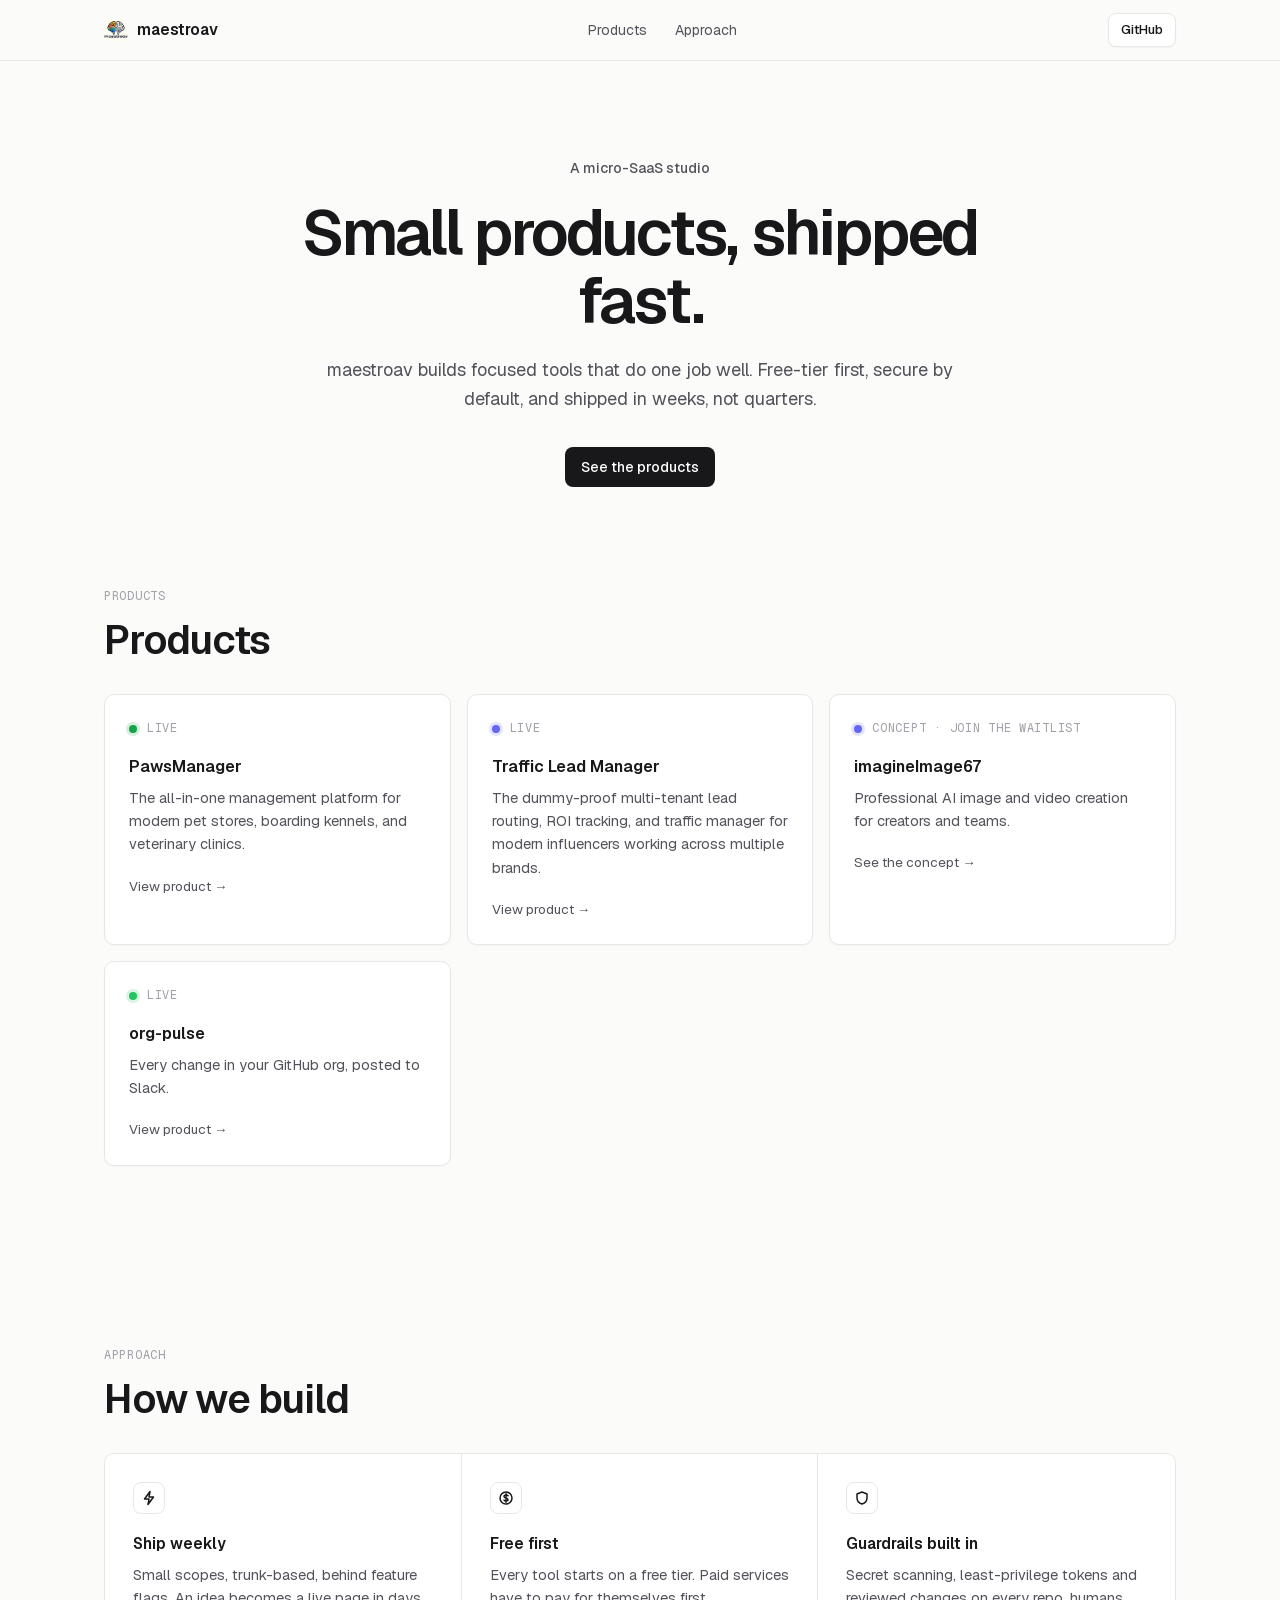
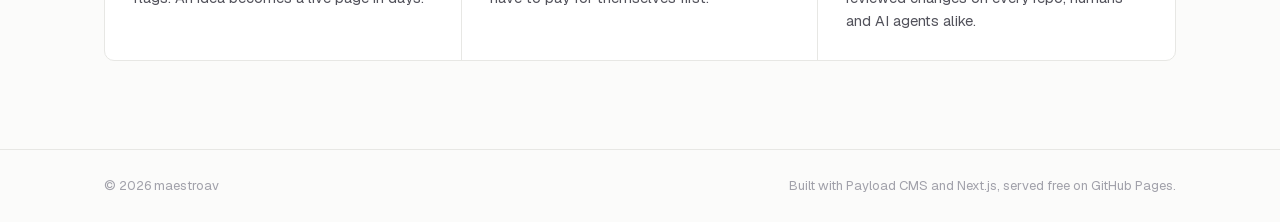
==== commit f7e09a17: "deploy: maestroav/cms-maestroav@5985e56e63a859b3bd8d989c5f7d2d426d40d196" ====
--- a/index.html
+++ b/index.html
@@ -1 +1 @@
-<!DOCTYPE html><html lang="en" class="BboVrW_variable nw7kYW_variable"><head><meta charSet="utf-8"/><meta name="viewport" content="width=device-width, initial-scale=1"/><link rel="preload" href="/_next/static/media/07a39a8a4660cc7c-s.p.0r6juujl39pe6.woff2" as="font" crossorigin="" type="font/woff2"/><link rel="preload" href="/_next/static/media/605ce01b664af129-s.p.0wgildi0cnwt9.woff2" as="font" crossorigin="" type="font/woff2"/><link rel="preload" href="/brand/logo.png" as="image"/><link rel="stylesheet" href="/_next/static/chunks/1euriw2ne-_zk.css" data-precedence="next"/><link rel="preload" as="script" fetchPriority="low" href="/_next/static/chunks/2k8dbvo5j2wlj.js"/><script src="/_next/static/chunks/04_5mxa8qqu68.js" async=""></script><script src="/_next/static/chunks/2wu596w_r-x5u.js" async=""></script><script src="/_next/static/chunks/turbopack-077hmtqrhcoji.js" async=""></script><script src="/_next/static/chunks/1qery9lp0w-g2.js" async=""></script><title>maestroav · small products, shipped fast</title><meta name="description" content="maestroav builds focused tools that do one job well. Free-tier first, secure by default, and shipped in weeks, not quarters."/><link rel="canonical" href="https://maestroav.github.io/"/><link rel="icon" href="/brand/logo.png"/><meta name="next-size-adjust" content=""/><script src="/_next/static/chunks/0cz1d0mv5g_q7.js" noModule=""></script></head><body><div hidden=""><!--$--><!--/$--></div><header class="topbar"><div class="wrap"><a href="/" class="logo"><span class="logo-mark"><img src="/brand/logo.png" alt=""/></span>maestroav</a><nav><a href="#products">Products</a><a href="#approach">Approach</a></nav><a class="btn btn-light btn-sm" href="https://github.com/maestroav">GitHub</a></div></header><main><div class="wrap hero"><span class="badge"><i></i>A micro-SaaS studio</span><h1>Small products, shipped fast.</h1><p class="sub">maestroav builds focused tools that do one job well. Free-tier first, secure by default, and shipped in weeks, not quarters.</p><div class="actions"><a class="btn btn-dark" href="#products">See the products</a></div></div><section class="section" id="products" style="padding-top:40px"><div class="wrap"><span class="eyebrow">Products</span><h2>Products</h2><div class="cards" style="margin-top:32px"><a class="product-card" href="/lp/paws-manager/" style="--accent:#16a34a"><span class="row"><span class="status" aria-hidden="true"></span><span class="eyebrow">Live</span></span><h3>PawsManager</h3><p>The all-in-one management platform for modern pet stores, boarding kennels, and veterinary clinics.</p><span class="more">View product →</span></a><a class="product-card" href="/lp/traffic-lead-manager/" style="--accent:#6366f1"><span class="row"><span class="status" aria-hidden="true"></span><span class="eyebrow">Live</span></span><h3>Traffic Lead Manager</h3><p>The dummy-proof multi-tenant lead routing, ROI tracking, and traffic manager for modern influencers working across multiple brands.</p><span class="more">View product →</span></a><a class="product-card" href="/lp/imagineimage67/" style="--accent:#6366f1"><span class="row"><span class="status" aria-hidden="true"></span><span class="eyebrow">Concept · join the waitlist</span></span><h3>imagineImage67</h3><p>Professional AI image and video creation for creators and teams.</p><span class="more">See the concept →</span></a><a class="product-card" href="/lp/org-pulse/" style="--accent:#22c55e"><span class="row"><span class="status" aria-hidden="true"></span><span class="eyebrow">Live</span></span><h3>org-pulse</h3><p>Every change in your GitHub org, posted to Slack.</p><span class="more">View product →</span></a></div></div></section><section class="section" id="approach"><div class="wrap"><span class="eyebrow">Approach</span><h2>How we build</h2><div class="features" style="margin-top:32px"><article><span class="ic"><svg width="16" height="16" viewBox="0 0 16 16" fill="none" stroke="currentColor" stroke-width="1.5" stroke-linecap="round" stroke-linejoin="round" aria-hidden="true"><path d="M9 1.5L3.5 9H8l-1 5.5L12.5 7H8z"/></svg></span><h3>Ship weekly</h3><p>Small scopes, trunk-based, behind feature flags. An idea becomes a live page in days.</p></article><article><span class="ic"><svg width="16" height="16" viewBox="0 0 16 16" fill="none" stroke="currentColor" stroke-width="1.5" stroke-linecap="round" stroke-linejoin="round" aria-hidden="true"><circle cx="8" cy="8" r="6"/><path d="M10 5.8c-.5-.6-1.2-.8-2-.8-1.1 0-2 .6-2 1.5 0 2 4 1 4 3 0 .9-.9 1.5-2 1.5-.8 0-1.6-.3-2-.9M8 3.8v8.4"/></svg></span><h3>Free first</h3><p>Every tool starts on a free tier. Paid services have to pay for themselves first.</p></article><article><span class="ic"><svg width="16" height="16" viewBox="0 0 16 16" fill="none" stroke="currentColor" stroke-width="1.5" stroke-linecap="round" stroke-linejoin="round" aria-hidden="true"><path d="M8 2l5 2v4c0 3-2.2 5.2-5 6-2.8-.8-5-3-5-6V4z"/></svg></span><h3>Guardrails built in</h3><p>Secret scanning, least-privilege tokens and reviewed changes on every repo, humans and AI agents alike.</p></article></div></div></section></main><footer class="footer"><div class="wrap"><span>© <!-- -->2026<!-- --> maestroav</span><span>Built with Payload CMS and Next.js, served free on GitHub Pages.</span></div></footer><!--$--><!--/$--><script id="_R_">(globalThis["TURBOPACK"] || (globalThis["TURBOPACK"] = [])).push({"otherChunks":["static/chunks/2k8dbvo5j2wlj.js","static/chunks/04_5mxa8qqu68.js","static/chunks/2wu596w_r-x5u.js"],"runtimeModuleIds":[82342]});</script><script src="/_next/static/chunks/2k8dbvo5j2wlj.js" async=""></script><script>(self.__next_f=self.__next_f||[]).push([0])</script><script>self.__next_f.push([1,"1:\"$Sreact.fragment\"\n2:\"/_next/static/chunks/1qery9lp0w-g2.js\"\n3:I[25186,[\"$2\"],\"default\"]\n4:I[66654,[\"$2\"],\"default\"]\n9:I[70001,[\"$2\"],\"OutletBoundary\"]\na:\"$Sreact.suspense\"\nc:\"ViewportBoundary\"\nd:I[70001,[\"$2\"],\"$c\"]\nf:\"MetadataBoundary\"\n10:I[70001,[\"$2\"],\"$f\"]\n12:I[66313,[],\"default\",1]\n:HL[\"/_next/static/chunks/1euriw2ne-_zk.css\",\"style\"]\n:HL[\"/_next/static/media/07a39a8a4660cc7c-s.p.0r6juujl39pe6.woff2\",\"font\",{\"crossOrigin\":\"\",\"type\":\"font/woff2\"}]\n:HL[\"/_next/static/media/605ce01b664af129-s.p.0wgildi0cnwt9.woff2\",\"font\",{\"crossOrigin\":\"\",\"type\":\"font/woff2\"}]\n5:X\n7:[[\"children\",{\"s\":\"__PAGE__\",\"h\":512,\"d\":{\"r\":[\"$\",\"$1\",\"c\",{\"children\":[\"$L8\",null,[\"$\",\"$L9\",null,{\"children\":[\"$\",\"$a\",null,{\"name\":\"Next.MetadataOutlet\",\"children\":\"$@b\"}]}]]}],\"p\":false,\"v\":null}}]]\n6:[[\"children\",{\"s\":\"(site)\",\"h\":528,\"d\":{\"r\":[\"$\",\"$1\",\"c\",{\"children\":[[[\"$\",\"link\",\"0\",{\"rel\":\"stylesheet\",\"href\":\"/_next/static/chunks/1euriw2ne-_zk.css\",\"precedence\":\"next\",\"crossOrigin\":\"$undefined\",\"nonce\":\"$undefined\"}]],[\"$\",\"html\",null,{\"lang\":\"en\",\"className\":\"BboVrW_variable nw7kYW_variable\",\"children\":[\"$\",\"body\",null,{\"children\":[\"$\",\"$L3\",null,{\"parallelRouterKey\":\"children\",\"error\":\"$undefined\",\"errorStyles\":\"$undefined\",\"errorScripts\":\"$undefined\",\"template\":[\"$\",\"$L4\",null,{}],\"templateStyles\":\"$undefined\",\"templateScripts\":\"$undefined\",\"notFound\":[[[\"$\",\"title\",null,{\"children\":\"404: This page could not be found.\"}],[\"$\",\"div\",null,{\"style\":\"$0:t:t:d:r:props:children:1:props:notFound:0:1:props:style\",\"children\":[\"$\",\"div\",null,{\"children\":[[\"$\",\"style\",null,{\"dangerouslySetInnerHTML\":{\"__html\":\"body{color:#000;background:#fff;margin:0}.next-error-h1{border-right:1px solid rgba(0,0,0,.3)}@media (prefers-color-scheme:dark){body{color:#fff;background:#000}.next-error-h1{border-right:1px solid rgba(255,255,255,.3)}}\"}}],[\"$\",\"h1\",null,{\"className\":\"next-error-h1\",\"style\":\"$0:t:t:d:r:props:children:1:props:notFound:0:1:props:children:props:children:1:props:style\",\"children\":404}],[\"$\",\"div\",null,{\"style\":\"$0:t:t:d:r:props:children:1:props:notFound:0:1:props:children:props:children:2:props:style\",\"children\":[\"$\",\"h2\",null,{\"style\":\"$0:t:t:d:r:props:children:1:props:notFound:0:1:props:children:props:children:2:props:children:props:style\",\"children\":\"This page could not be found.\"}]}]]}]}]],[]],\"forbidden\":\"$undefined\",\"unauthorized\":\"$undefined\"}]}]}]]}],\"p\":false,\"v\":null},\"c\":\"$Q7\"}]]\n0:{\"P\":null,\"c\":[\"\",\"\"],\"q\":\"\",\"i\":false,\"t\":{\"t\":{\"s\":\"\",\"h\":528,\"d\":{\"r\":[\"$\",\"$1\",\"c\",{\"children\":[null,[\"$\",\"$L3\",null,{\"parallelRouterKey\":\"children\",\"error\":\"$undefined\",\"errorStyles\":\"$undefined\",\"errorScripts\":\"$undefined\",\"template\":[\"$\",\"$L4\",null,{}],\"templateStyles\":\"$undefined\",\"templateScripts\":\"$undefined\",\"notFound\":[[[\"$\",\"title\",null,{\"children\":\"404: This page could not be found.\"}],[\"$\",\"div\",null,{\"style\":{\"fontFamily\":\"system-ui,\\\"Segoe UI\\\",Roboto,Helvetica,Arial,sans-serif,\\\"Apple Color Emoji\\\",\\\"Segoe UI Emoji\\\"\",\"height\":\"100vh\",\"textAlign\":\"center\",\"display\":\"flex\",\"flexDirection\":\"column\",\"alignItems\":\"center\",\"justifyContent\":\"center\"},\"children\":[\"$\",\"div\",null,{\"children\":[[\"$\",\"style\",null,{\"dangerouslySetInnerHTML\":{\"__html\":\"body{color:#000;background:#fff;margin:0}.next-error-h1{border-right:1px solid rgba(0,0,0,.3)}@media (prefers-color-scheme:dark){body{color:#fff;background:#000}.next-error-h1{border-right:1px solid rgba(255,255,255,.3)}}\"}}],[\"$\",\"h1\",null,{\"className\":\"next-error-h1\",\"style\":{\"display\":\"inline-block\",\"margin\":\"0 20px 0 0\",\"padding\":\"0 23px 0 0\",\"fontSize\":24,\"fontWeight\":500,\"verticalAlign\":\"top\",\"lineHeight\":\"49px\"},\"children\":404}],[\"$\",\"div\",null,{\"style\":{\"display\":\"inline-block\"},\"children\":[\"$\",\"h2\",null,{\"style\":{\"fontSize\":14,\"fontWeight\":400,\"lineHeight\":\"49px\",\"margin\":0},\"children\":\"This page could not be found.\"}]}]]}]}]],[]],\"forbidden\":\"$undefined\",\"unauthorized\":\"$undefined\"}]]}],\"p\":false,\"v\":\"$5\"},\"c\":\"$Q6\"},\"h\":{\"r\":[\"$\",\"$1\",\"h\",{\"children\":[null,[\"$\",\"$Ld\",null,{\"children\":\"$Le\"}],[\"$\",\"$L10\",null,{\"children\":[[\"$\",\"div\",null,{\"hidden\":true,\"children\":[\"$\",\"$a\",null,{\"name\":\"Next.Metadata\",\"children\":\"$L11\"}]}],null]}],[\"$\",\"meta\",null,{\"name\":\"next-size-adjust\",\"content\":\"\"}]]}],\"p\":false,\"v\":null}},\"m\":\"$undefined\",\"G\":[\"$12\",[]],\"S\":true,\"r\":\"$undefined\",\"s\":\"$undefined\",\"a\":\"$undefined\",\"l\":\"$undefined\",\"p\":\"$undefined\",\"d\":\"$undefined\",\"b\":\"yjutW_uLhG_zkpLa1WHg8\"}\n5:C\ne:[[\"$\",\"meta\",\"0\",{\"charSet\":\"utf-8\"}],[\"$\",\"meta\",\"1\",{\"name\":\"viewport\",\"content\":\"width=device-width, initial-scale=1\"}]]\n13:I[35172,[\"$2\"],\"IconMark\"]\nb:null\n11:[[\"$\",\"title\",\"0\",{\"children\":\"maestroav · small products, shipped fast\"}],[\"$\",\"meta\",\"1\",{\"name\":\"description\",\"content\":\"maestroav builds focused tools that do one job well. Free-tier first, secure by default, and shipped in weeks, not quarters.\"}],[\"$\",\"link\",\"2\",{\"rel\":\"canonical\",\"href\":\"https://maestroav.github.io/\"}],[\"$\",\"link\",\"3\",{\"rel\":\"icon\",\"href\":\"/brand/logo.png\"}],[\"$\",\"$L13\",\"4\",{}]]\n"])</script><script>self.__next_f.push([1,":HL[\"/brand/logo.png\",\"image\"]\n8:[[\"$\",\"header\",null,{\"className\":\"topbar\",\"children\":[\"$\",\"div\",null,{\"className\":\"wrap\",\"children\":[[\"$\",\"a\",null,{\"href\":\"/\",\"className\":\"logo\",\"children\":[[\"$\",\"span\",null,{\"className\":\"logo-mark\",\"children\":[\"$\",\"img\",null,{\"src\":\"/brand/logo.png\",\"alt\":\"\"}]}],\"maestroav\"]}],[\"$\",\"nav\",null,{\"children\":[[\"$\",\"a\",null,{\"href\":\"#products\",\"children\":\"Products\"}],[\"$\",\"a\",null,{\"href\":\"#approach\",\"children\":\"Approach\"}]]}],[\"$\",\"a\",null,{\"className\":\"btn btn-light btn-sm\",\"href\":\"https://github.com/maestroav\",\"children\":\"GitHub\"}]]}]}],[\"$\",\"main\",null,{\"children\":[[\"$\",\"div\",null,{\"className\":\"wrap hero\",\"children\":[[\"$\",\"span\",null,{\"className\":\"badge\",\"children\":[[\"$\",\"i\",null,{}],\"A micro-SaaS studio\"]}],[\"$\",\"h1\",null,{\"children\":\"Small products, shipped fast.\"}],[\"$\",\"p\",null,{\"className\":\"sub\",\"children\":\"maestroav builds focused tools that do one job well. Free-tier first, secure by default, and shipped in weeks, not quarters.\"}],[\"$\",\"div\",null,{\"className\":\"actions\",\"children\":[\"$\",\"a\",null,{\"className\":\"btn btn-dark\",\"href\":\"#products\",\"children\":\"See the products\"}]}]]}],[\"$\",\"section\",null,{\"className\":\"section\",\"id\":\"products\",\"style\":{\"paddingTop\":40},\"children\":[\"$\",\"div\",null,{\"className\":\"wrap\",\"children\":[[\"$\",\"span\",null,{\"className\":\"eyebrow\",\"children\":\"Products\"}],[\"$\",\"h2\",null,{\"children\":\"Products\"}],[\"$\",\"div\",null,{\"className\":\"cards\",\"style\":{\"marginTop\":32},\"children\":[[\"$\",\"a\",\"paws-manager\",{\"className\":\"product-card\",\"href\":\"/lp/paws-manager/\",\"style\":{\"--accent\":\"#16a34a\"},\"children\":[[\"$\",\"span\",null,{\"className\":\"row\",\"children\":[[\"$\",\"span\",null,{\"className\":\"status\",\"aria-hidden\":true}],[\"$\",\"span\",null,{\"className\":\"eyebrow\",\"children\":\"Live\"}]]}],[\"$\",\"h3\",null,{\"children\":\"PawsManager\"}],[\"$\",\"p\",null,{\"children\":\"The all-in-one management platform for modern pet stores, boarding kennels, and veterinary clinics.\"}],[\"$\",\"span\",null,{\"className\":\"more\",\"children\":\"View product →\"}]]}],[\"$\",\"a\",\"traffic-lead-manager\",{\"className\":\"product-card\",\"href\":\"/lp/traffic-lead-manager/\",\"style\":{\"--accent\":\"#6366f1\"},\"children\":[[\"$\",\"span\",null,{\"className\":\"row\",\"children\":[[\"$\",\"span\",null,{\"className\":\"status\",\"aria-hidden\":true}],[\"$\",\"span\",null,{\"className\":\"eyebrow\",\"children\":\"Live\"}]]}],[\"$\",\"h3\",null,{\"children\":\"Traffic Lead Manager\"}],[\"$\",\"p\",null,{\"children\":\"The dummy-proof multi-tenant lead routing, ROI tracking, and traffic manager for modern influencers working across multiple brands.\"}],[\"$\",\"span\",null,{\"className\":\"more\",\"children\":\"View product →\"}]]}],[\"$\",\"a\",\"imagineimage67\",{\"className\":\"product-card\",\"href\":\"/lp/imagineimage67/\",\"style\":{\"--accent\":\"#6366f1\"},\"children\":[[\"$\",\"span\",null,{\"className\":\"row\",\"children\":[[\"$\",\"span\",null,{\"className\":\"status\",\"aria-hidden\":true}],[\"$\",\"span\",null,{\"className\":\"eyebrow\",\"children\":\"Concept · join the waitlist\"}]]}],[\"$\",\"h3\",null,{\"children\":\"imagineImage67\"}],[\"$\",\"p\",null,{\"children\":\"Professional AI image and video creation for creators and teams.\"}],[\"$\",\"span\",null,{\"className\":\"more\",\"children\":\"See the concept →\"}]]}],[\"$\",\"a\",\"org-pulse\",{\"className\":\"product-card\",\"href\":\"/lp/org-pulse/\",\"style\":{\"--accent\":\"#22c55e\"},\"children\":[[\"$\",\"span\",null,{\"className\":\"row\",\"children\":[[\"$\",\"span\",null,{\"className\":\"status\",\"aria-hidden\":true}],[\"$\",\"span\",null,{\"className\":\"eyebrow\",\"children\":\"Live\"}]]}],[\"$\",\"h3\",null,{\"children\":\"org-pulse\"}],[\"$\",\"p\",null,{\"children\":\"Every change in your GitHub org, posted to Slack.\"}],[\"$\",\"span\",null,{\"className\":\"more\",\"children\":\"View product →\"}]]}]]}]]}]}],[\"$\",\"section\",null,{\"className\":\"section\",\"id\":\"approach\",\"children\":[\"$\",\"div\",null,{\"className\":\"wrap\",\"children\":[[\"$\",\"span\",null,{\"className\":\"eyebrow\",\"children\":\"Approach\"}],[\"$\",\"h2\",null,{\"children\":\"How we build\"}],[\"$\",\"div\",null,{\"className\":\"features\",\"style\":{\"marginTop\":32},\"children\":[[\"$\",\"article\",\"6b00daf065063dbea3a7a39b\",{\"children\":[[\"$\",\"span\",null,{\"className\":\"ic\",\"children\":[\"$\",\"svg\",null,{\"width\":16,\"height\":16,\"viewBox\":\"0 0 16 16\",\"fill\":\"none\",\"stroke\":\"currentColor\",\"strokeWidth\":1.5,\"strokeLinecap\":\"round\",\"strokeLinejoin\":\"round\",\"aria-hidden\":true,\"dangerouslySetInnerHTML\":{\"__html\":\"\u003cpath d=\\\"M9 1.5L3.5 9H8l-1 5.5L12.5 7H8z\\\"/\u003e\"}}]}],[\"$\",\"h3\",null,{\"children\":\"Ship weekly\"}],[\"$\",\"p\",null,{\"children\":\"Small scopes, trunk-based, behind feature flags. An idea becomes a live page in days.\"}]]}],[\"$\",\"article\",\"6b00daf065063dbea3a7a39c\",{\"children\":[[\"$\",\"span\",null,{\"className\":\"ic\",\"children\":[\"$\",\"svg\",null,{\"width\":16,\"height\":16,\"viewBox\":\"0 0 16 16\",\"fill\":\"none\",\"stroke\":\"currentColor\",\"strokeWidth\":1.5,\"strokeLinecap\":\"round\",\"strokeLinejoin\":\"round\",\"aria-hidden\":true,\"dangerouslySetInnerHTML\":{\"__html\":\"\u003ccircle cx=\\\"8\\\" cy=\\\"8\\\" r=\\\"6\\\"/\u003e\u003cpath d=\\\"M10 5.8c-.5-.6-1.2-.8-2-.8-1.1 0-2 .6-2 1.5 0 2 4 1 4 3 0 .9-.9 1.5-2 1.5-.8 0-1.6-.3-2-.9M8 3.8v8.4\\\"/\u003e\"}}]}],\"$L14\",\"$L15\"]}],\"$L16\"]}]]}]}]]}],\"$L17\"]\n14:[\"$\",\"h3\",null,{\"children\":\"Free first\"}]\n15:[\"$\",\"p\",null,{\"children\":\"Every tool starts on a free tier. Paid services have to pay for themselves first.\"}]\n16:[\"$\",\"article\",\"6b00daf065063dbea3a7a39d\",{\"children\":[[\"$\",\"span\",null,{\"className\":\"ic\",\"children\":[\"$\",\"svg\",null,{\"width\":16,\"height\":16,\"viewBox\":\"0 0 16 16\",\"fill\":\"none\",\"stroke\":\"currentColor\",\"strokeWidth\":1.5,\"strokeLinecap\":\"round\",\"strokeLinejoin\":\"round\",\"aria-hidden\":true,\"dangerouslySetInnerHTML\":{\"__html\":\"\u003cpath d=\\\"M8 2l5 2v4c0 3-2.2 5.2-5 6-2.8-.8-5-3-5-6V4z\\\"/\u003e\"}}]}],[\"$\",\"h3\",null,{\"children\":\"Guardrails built in\"}],[\"$\",\"p\",null,{\"children\":\"Secret scanning, least-privilege tokens and reviewed changes on every repo, humans and AI agents alike.\"}]]}]\n17:[\"$\",\"footer\",null,{\"className\":\"footer\",\"children\":[\"$\",\"div\",null,{\"className\":\"wrap\",\"children\":[[\"$\",\"span\",null,{\"children\":[\"© \",2026,\" maestroav\"]}],[\"$\",\"span\",null,{\"children\":\"Built with Payload CMS and Next.js, served free on GitHub Pages.\"}]]}]}]\n"])</script></body></html>+<!DOCTYPE html><html lang="en" class="BboVrW_variable nw7kYW_variable"><head><meta charSet="utf-8"/><meta name="viewport" content="width=device-width, initial-scale=1"/><link rel="preload" href="/_next/static/media/07a39a8a4660cc7c-s.p.0r6juujl39pe6.woff2" as="font" crossorigin="" type="font/woff2"/><link rel="preload" href="/_next/static/media/605ce01b664af129-s.p.0wgildi0cnwt9.woff2" as="font" crossorigin="" type="font/woff2"/><link rel="preload" href="/brand/logo.png" as="image"/><link rel="stylesheet" href="/_next/static/chunks/0kaxmw9t_pheu.css" data-precedence="next"/><link rel="preload" as="script" fetchPriority="low" href="/_next/static/chunks/2k8dbvo5j2wlj.js"/><script src="/_next/static/chunks/04_5mxa8qqu68.js" async=""></script><script src="/_next/static/chunks/2wu596w_r-x5u.js" async=""></script><script src="/_next/static/chunks/turbopack-077hmtqrhcoji.js" async=""></script><script src="/_next/static/chunks/1qery9lp0w-g2.js" async=""></script><title>maestroav · small products, shipped fast</title><meta name="description" content="maestroav builds focused tools that do one job well. Free-tier first, secure by default, and shipped in weeks, not quarters."/><link rel="canonical" href="https://maestroav.github.io/"/><link rel="icon" href="/brand/logo.png"/><meta name="next-size-adjust" content=""/><script src="/_next/static/chunks/0cz1d0mv5g_q7.js" noModule=""></script></head><body><div hidden=""><!--$--><!--/$--></div><header class="topbar"><div class="wrap"><a href="/" class="logo"><span class="logo-mark"><img src="/brand/logo.png" alt=""/></span>maestroav</a><nav><a href="#products">Products</a><a href="#approach">Approach</a></nav><a class="btn btn-light btn-sm" href="https://github.com/maestroav">GitHub</a></div></header><main><div class="wrap hero"><span class="badge">A micro-SaaS studio</span><h1>Small products, shipped fast.</h1><p class="sub">maestroav builds focused tools that do one job well. Free-tier first, secure by default, and shipped in weeks, not quarters.</p><div class="actions"><a class="btn btn-dark" href="#products">See the products</a></div></div><section class="section" id="products" style="padding-top:40px"><div class="wrap"><span class="eyebrow">Products</span><h2>Products</h2><div class="cards" style="margin-top:32px"><a class="product-card" href="/lp/paws-manager/" style="--accent:#16a34a"><span class="row"><span class="status" aria-hidden="true"></span><span class="eyebrow">Live</span></span><h3>PawsManager</h3><p>The all-in-one management platform for modern pet stores, boarding kennels, and veterinary clinics.</p><span class="more">View product →</span></a><a class="product-card" href="/lp/traffic-lead-manager/" style="--accent:#6366f1"><span class="row"><span class="status" aria-hidden="true"></span><span class="eyebrow">Live</span></span><h3>Traffic Lead Manager</h3><p>The dummy-proof multi-tenant lead routing, ROI tracking, and traffic manager for modern influencers working across multiple brands.</p><span class="more">View product →</span></a><a class="product-card" href="/lp/imagineimage67/" style="--accent:#6366f1"><span class="row"><span class="status" aria-hidden="true"></span><span class="eyebrow">Concept · join the waitlist</span></span><h3>imagineImage67</h3><p>Professional AI image and video creation for creators and teams.</p><span class="more">See the concept →</span></a><a class="product-card" href="/lp/org-pulse/" style="--accent:#22c55e"><span class="row"><span class="status" aria-hidden="true"></span><span class="eyebrow">Live</span></span><h3>org-pulse</h3><p>Every change in your GitHub org, posted to Slack.</p><span class="more">View product →</span></a></div></div></section><section class="section" id="approach"><div class="wrap"><span class="eyebrow">Approach</span><h2>How we build</h2><div class="features" style="margin-top:32px"><article><span class="ic"><svg width="16" height="16" viewBox="0 0 16 16" fill="none" stroke="currentColor" stroke-width="1.5" stroke-linecap="round" stroke-linejoin="round" aria-hidden="true"><path d="M9 1.5L3.5 9H8l-1 5.5L12.5 7H8z"/></svg></span><h3>Ship weekly</h3><p>Small scopes, trunk-based, behind feature flags. An idea becomes a live page in days.</p></article><article><span class="ic"><svg width="16" height="16" viewBox="0 0 16 16" fill="none" stroke="currentColor" stroke-width="1.5" stroke-linecap="round" stroke-linejoin="round" aria-hidden="true"><circle cx="8" cy="8" r="6"/><path d="M10 5.8c-.5-.6-1.2-.8-2-.8-1.1 0-2 .6-2 1.5 0 2 4 1 4 3 0 .9-.9 1.5-2 1.5-.8 0-1.6-.3-2-.9M8 3.8v8.4"/></svg></span><h3>Free first</h3><p>Every tool starts on a free tier. Paid services have to pay for themselves first.</p></article><article><span class="ic"><svg width="16" height="16" viewBox="0 0 16 16" fill="none" stroke="currentColor" stroke-width="1.5" stroke-linecap="round" stroke-linejoin="round" aria-hidden="true"><path d="M8 2l5 2v4c0 3-2.2 5.2-5 6-2.8-.8-5-3-5-6V4z"/></svg></span><h3>Guardrails built in</h3><p>Secret scanning, least-privilege tokens and reviewed changes on every repo, humans and AI agents alike.</p></article></div></div></section></main><footer class="footer"><div class="wrap"><span>© <!-- -->2026<!-- --> maestroav</span><span>Built with Payload CMS and Next.js, served free on GitHub Pages.</span></div></footer><!--$--><!--/$--><script id="_R_">(globalThis["TURBOPACK"] || (globalThis["TURBOPACK"] = [])).push({"otherChunks":["static/chunks/2k8dbvo5j2wlj.js","static/chunks/04_5mxa8qqu68.js","static/chunks/2wu596w_r-x5u.js"],"runtimeModuleIds":[82342]});</script><script src="/_next/static/chunks/2k8dbvo5j2wlj.js" async=""></script><script>(self.__next_f=self.__next_f||[]).push([0])</script><script>self.__next_f.push([1,"1:\"$Sreact.fragment\"\n2:\"/_next/static/chunks/1qery9lp0w-g2.js\"\n3:I[25186,[\"$2\"],\"default\"]\n4:I[66654,[\"$2\"],\"default\"]\n9:I[70001,[\"$2\"],\"OutletBoundary\"]\na:\"$Sreact.suspense\"\nc:\"ViewportBoundary\"\nd:I[70001,[\"$2\"],\"$c\"]\nf:\"MetadataBoundary\"\n10:I[70001,[\"$2\"],\"$f\"]\n12:I[66313,[],\"default\",1]\n:HL[\"/_next/static/chunks/0kaxmw9t_pheu.css\",\"style\"]\n:HL[\"/_next/static/media/07a39a8a4660cc7c-s.p.0r6juujl39pe6.woff2\",\"font\",{\"crossOrigin\":\"\",\"type\":\"font/woff2\"}]\n:HL[\"/_next/static/media/605ce01b664af129-s.p.0wgildi0cnwt9.woff2\",\"font\",{\"crossOrigin\":\"\",\"type\":\"font/woff2\"}]\n5:X\n7:[[\"children\",{\"s\":\"__PAGE__\",\"h\":512,\"d\":{\"r\":[\"$\",\"$1\",\"c\",{\"children\":[\"$L8\",null,[\"$\",\"$L9\",null,{\"children\":[\"$\",\"$a\",null,{\"name\":\"Next.MetadataOutlet\",\"children\":\"$@b\"}]}]]}],\"p\":false,\"v\":null}}]]\n6:[[\"children\",{\"s\":\"(site)\",\"h\":528,\"d\":{\"r\":[\"$\",\"$1\",\"c\",{\"children\":[[[\"$\",\"link\",\"0\",{\"rel\":\"stylesheet\",\"href\":\"/_next/static/chunks/0kaxmw9t_pheu.css\",\"precedence\":\"next\",\"crossOrigin\":\"$undefined\",\"nonce\":\"$undefined\"}]],[\"$\",\"html\",null,{\"lang\":\"en\",\"className\":\"BboVrW_variable nw7kYW_variable\",\"children\":[\"$\",\"body\",null,{\"children\":[\"$\",\"$L3\",null,{\"parallelRouterKey\":\"children\",\"error\":\"$undefined\",\"errorStyles\":\"$undefined\",\"errorScripts\":\"$undefined\",\"template\":[\"$\",\"$L4\",null,{}],\"templateStyles\":\"$undefined\",\"templateScripts\":\"$undefined\",\"notFound\":[[[\"$\",\"title\",null,{\"children\":\"404: This page could not be found.\"}],[\"$\",\"div\",null,{\"style\":\"$0:t:t:d:r:props:children:1:props:notFound:0:1:props:style\",\"children\":[\"$\",\"div\",null,{\"children\":[[\"$\",\"style\",null,{\"dangerouslySetInnerHTML\":{\"__html\":\"body{color:#000;background:#fff;margin:0}.next-error-h1{border-right:1px solid rgba(0,0,0,.3)}@media (prefers-color-scheme:dark){body{color:#fff;background:#000}.next-error-h1{border-right:1px solid rgba(255,255,255,.3)}}\"}}],[\"$\",\"h1\",null,{\"className\":\"next-error-h1\",\"style\":\"$0:t:t:d:r:props:children:1:props:notFound:0:1:props:children:props:children:1:props:style\",\"children\":404}],[\"$\",\"div\",null,{\"style\":\"$0:t:t:d:r:props:children:1:props:notFound:0:1:props:children:props:children:2:props:style\",\"children\":[\"$\",\"h2\",null,{\"style\":\"$0:t:t:d:r:props:children:1:props:notFound:0:1:props:children:props:children:2:props:children:props:style\",\"children\":\"This page could not be found.\"}]}]]}]}]],[]],\"forbidden\":\"$undefined\",\"unauthorized\":\"$undefined\"}]}]}]]}],\"p\":false,\"v\":null},\"c\":\"$Q7\"}]]\n0:{\"P\":null,\"c\":[\"\",\"\"],\"q\":\"\",\"i\":false,\"t\":{\"t\":{\"s\":\"\",\"h\":528,\"d\":{\"r\":[\"$\",\"$1\",\"c\",{\"children\":[null,[\"$\",\"$L3\",null,{\"parallelRouterKey\":\"children\",\"error\":\"$undefined\",\"errorStyles\":\"$undefined\",\"errorScripts\":\"$undefined\",\"template\":[\"$\",\"$L4\",null,{}],\"templateStyles\":\"$undefined\",\"templateScripts\":\"$undefined\",\"notFound\":[[[\"$\",\"title\",null,{\"children\":\"404: This page could not be found.\"}],[\"$\",\"div\",null,{\"style\":{\"fontFamily\":\"system-ui,\\\"Segoe UI\\\",Roboto,Helvetica,Arial,sans-serif,\\\"Apple Color Emoji\\\",\\\"Segoe UI Emoji\\\"\",\"height\":\"100vh\",\"textAlign\":\"center\",\"display\":\"flex\",\"flexDirection\":\"column\",\"alignItems\":\"center\",\"justifyContent\":\"center\"},\"children\":[\"$\",\"div\",null,{\"children\":[[\"$\",\"style\",null,{\"dangerouslySetInnerHTML\":{\"__html\":\"body{color:#000;background:#fff;margin:0}.next-error-h1{border-right:1px solid rgba(0,0,0,.3)}@media (prefers-color-scheme:dark){body{color:#fff;background:#000}.next-error-h1{border-right:1px solid rgba(255,255,255,.3)}}\"}}],[\"$\",\"h1\",null,{\"className\":\"next-error-h1\",\"style\":{\"display\":\"inline-block\",\"margin\":\"0 20px 0 0\",\"padding\":\"0 23px 0 0\",\"fontSize\":24,\"fontWeight\":500,\"verticalAlign\":\"top\",\"lineHeight\":\"49px\"},\"children\":404}],[\"$\",\"div\",null,{\"style\":{\"display\":\"inline-block\"},\"children\":[\"$\",\"h2\",null,{\"style\":{\"fontSize\":14,\"fontWeight\":400,\"lineHeight\":\"49px\",\"margin\":0},\"children\":\"This page could not be found.\"}]}]]}]}]],[]],\"forbidden\":\"$undefined\",\"unauthorized\":\"$undefined\"}]]}],\"p\":false,\"v\":\"$5\"},\"c\":\"$Q6\"},\"h\":{\"r\":[\"$\",\"$1\",\"h\",{\"children\":[null,[\"$\",\"$Ld\",null,{\"children\":\"$Le\"}],[\"$\",\"$L10\",null,{\"children\":[[\"$\",\"div\",null,{\"hidden\":true,\"children\":[\"$\",\"$a\",null,{\"name\":\"Next.Metadata\",\"children\":\"$L11\"}]}],null]}],[\"$\",\"meta\",null,{\"name\":\"next-size-adjust\",\"content\":\"\"}]]}],\"p\":false,\"v\":null}},\"m\":\"$undefined\",\"G\":[\"$12\",[]],\"S\":true,\"r\":\"$undefined\",\"s\":\"$undefined\",\"a\":\"$undefined\",\"l\":\"$undefined\",\"p\":\"$undefined\",\"d\":\"$undefined\",\"b\":\"_MQ2ZSMsDdbLls25LVKwH\"}\n5:C\ne:[[\"$\",\"meta\",\"0\",{\"charSet\":\"utf-8\"}],[\"$\",\"meta\",\"1\",{\"name\":\"viewport\",\"content\":\"width=device-width, initial-scale=1\"}]]\n13:I[35172,[\"$2\"],\"IconMark\"]\nb:null\n11:[[\"$\",\"title\",\"0\",{\"children\":\"maestroav · small products, shipped fast\"}],[\"$\",\"meta\",\"1\",{\"name\":\"description\",\"content\":\"maestroav builds focused tools that do one job well. Free-tier first, secure by default, and shipped in weeks, not quarters.\"}],[\"$\",\"link\",\"2\",{\"rel\":\"canonical\",\"href\":\"https://maestroav.github.io/\"}],[\"$\",\"link\",\"3\",{\"rel\":\"icon\",\"href\":\"/brand/logo.png\"}],[\"$\",\"$L13\",\"4\",{}]]\n"])</script><script>self.__next_f.push([1,":HL[\"/brand/logo.png\",\"image\"]\n8:[[\"$\",\"header\",null,{\"className\":\"topbar\",\"children\":[\"$\",\"div\",null,{\"className\":\"wrap\",\"children\":[[\"$\",\"a\",null,{\"href\":\"/\",\"className\":\"logo\",\"children\":[[\"$\",\"span\",null,{\"className\":\"logo-mark\",\"children\":[\"$\",\"img\",null,{\"src\":\"/brand/logo.png\",\"alt\":\"\"}]}],\"maestroav\"]}],[\"$\",\"nav\",null,{\"children\":[[\"$\",\"a\",null,{\"href\":\"#products\",\"children\":\"Products\"}],[\"$\",\"a\",null,{\"href\":\"#approach\",\"children\":\"Approach\"}]]}],[\"$\",\"a\",null,{\"className\":\"btn btn-light btn-sm\",\"href\":\"https://github.com/maestroav\",\"children\":\"GitHub\"}]]}]}],[\"$\",\"main\",null,{\"children\":[[\"$\",\"div\",null,{\"className\":\"wrap hero\",\"children\":[[\"$\",\"span\",null,{\"className\":\"badge\",\"children\":\"A micro-SaaS studio\"}],[\"$\",\"h1\",null,{\"children\":\"Small products, shipped fast.\"}],[\"$\",\"p\",null,{\"className\":\"sub\",\"children\":\"maestroav builds focused tools that do one job well. Free-tier first, secure by default, and shipped in weeks, not quarters.\"}],[\"$\",\"div\",null,{\"className\":\"actions\",\"children\":[\"$\",\"a\",null,{\"className\":\"btn btn-dark\",\"href\":\"#products\",\"children\":\"See the products\"}]}]]}],[\"$\",\"section\",null,{\"className\":\"section\",\"id\":\"products\",\"style\":{\"paddingTop\":40},\"children\":[\"$\",\"div\",null,{\"className\":\"wrap\",\"children\":[[\"$\",\"span\",null,{\"className\":\"eyebrow\",\"children\":\"Products\"}],[\"$\",\"h2\",null,{\"children\":\"Products\"}],[\"$\",\"div\",null,{\"className\":\"cards\",\"style\":{\"marginTop\":32},\"children\":[[\"$\",\"a\",\"paws-manager\",{\"className\":\"product-card\",\"href\":\"/lp/paws-manager/\",\"style\":{\"--accent\":\"#16a34a\"},\"children\":[[\"$\",\"span\",null,{\"className\":\"row\",\"children\":[[\"$\",\"span\",null,{\"className\":\"status\",\"aria-hidden\":true}],[\"$\",\"span\",null,{\"className\":\"eyebrow\",\"children\":\"Live\"}]]}],[\"$\",\"h3\",null,{\"children\":\"PawsManager\"}],[\"$\",\"p\",null,{\"children\":\"The all-in-one management platform for modern pet stores, boarding kennels, and veterinary clinics.\"}],[\"$\",\"span\",null,{\"className\":\"more\",\"children\":\"View product →\"}]]}],[\"$\",\"a\",\"traffic-lead-manager\",{\"className\":\"product-card\",\"href\":\"/lp/traffic-lead-manager/\",\"style\":{\"--accent\":\"#6366f1\"},\"children\":[[\"$\",\"span\",null,{\"className\":\"row\",\"children\":[[\"$\",\"span\",null,{\"className\":\"status\",\"aria-hidden\":true}],[\"$\",\"span\",null,{\"className\":\"eyebrow\",\"children\":\"Live\"}]]}],[\"$\",\"h3\",null,{\"children\":\"Traffic Lead Manager\"}],[\"$\",\"p\",null,{\"children\":\"The dummy-proof multi-tenant lead routing, ROI tracking, and traffic manager for modern influencers working across multiple brands.\"}],[\"$\",\"span\",null,{\"className\":\"more\",\"children\":\"View product →\"}]]}],[\"$\",\"a\",\"imagineimage67\",{\"className\":\"product-card\",\"href\":\"/lp/imagineimage67/\",\"style\":{\"--accent\":\"#6366f1\"},\"children\":[[\"$\",\"span\",null,{\"className\":\"row\",\"children\":[[\"$\",\"span\",null,{\"className\":\"status\",\"aria-hidden\":true}],[\"$\",\"span\",null,{\"className\":\"eyebrow\",\"children\":\"Concept · join the waitlist\"}]]}],[\"$\",\"h3\",null,{\"children\":\"imagineImage67\"}],[\"$\",\"p\",null,{\"children\":\"Professional AI image and video creation for creators and teams.\"}],[\"$\",\"span\",null,{\"className\":\"more\",\"children\":\"See the concept →\"}]]}],[\"$\",\"a\",\"org-pulse\",{\"className\":\"product-card\",\"href\":\"/lp/org-pulse/\",\"style\":{\"--accent\":\"#22c55e\"},\"children\":[[\"$\",\"span\",null,{\"className\":\"row\",\"children\":[[\"$\",\"span\",null,{\"className\":\"status\",\"aria-hidden\":true}],[\"$\",\"span\",null,{\"className\":\"eyebrow\",\"children\":\"Live\"}]]}],[\"$\",\"h3\",null,{\"children\":\"org-pulse\"}],[\"$\",\"p\",null,{\"children\":\"Every change in your GitHub org, posted to Slack.\"}],[\"$\",\"span\",null,{\"className\":\"more\",\"children\":\"View product →\"}]]}]]}]]}]}],[\"$\",\"section\",null,{\"className\":\"section\",\"id\":\"approach\",\"children\":[\"$\",\"div\",null,{\"className\":\"wrap\",\"children\":[[\"$\",\"span\",null,{\"className\":\"eyebrow\",\"children\":\"Approach\"}],[\"$\",\"h2\",null,{\"children\":\"How we build\"}],[\"$\",\"div\",null,{\"className\":\"features\",\"style\":{\"marginTop\":32},\"children\":[[\"$\",\"article\",\"6b00daf065063dbea3a7a39b\",{\"children\":[[\"$\",\"span\",null,{\"className\":\"ic\",\"children\":[\"$\",\"svg\",null,{\"width\":16,\"height\":16,\"viewBox\":\"0 0 16 16\",\"fill\":\"none\",\"stroke\":\"currentColor\",\"strokeWidth\":1.5,\"strokeLinecap\":\"round\",\"strokeLinejoin\":\"round\",\"aria-hidden\":true,\"dangerouslySetInnerHTML\":{\"__html\":\"\u003cpath d=\\\"M9 1.5L3.5 9H8l-1 5.5L12.5 7H8z\\\"/\u003e\"}}]}],[\"$\",\"h3\",null,{\"children\":\"Ship weekly\"}],[\"$\",\"p\",null,{\"children\":\"Small scopes, trunk-based, behind feature flags. An idea becomes a live page in days.\"}]]}],[\"$\",\"article\",\"6b00daf065063dbea3a7a39c\",{\"children\":[[\"$\",\"span\",null,{\"className\":\"ic\",\"children\":[\"$\",\"svg\",null,{\"width\":16,\"height\":16,\"viewBox\":\"0 0 16 16\",\"fill\":\"none\",\"stroke\":\"currentColor\",\"strokeWidth\":1.5,\"strokeLinecap\":\"round\",\"strokeLinejoin\":\"round\",\"aria-hidden\":true,\"dangerouslySetInnerHTML\":{\"__html\":\"\u003ccircle cx=\\\"8\\\" cy=\\\"8\\\" r=\\\"6\\\"/\u003e\u003cpath d=\\\"M10 5.8c-.5-.6-1.2-.8-2-.8-1.1 0-2 .6-2 1.5 0 2 4 1 4 3 0 .9-.9 1.5-2 1.5-.8 0-1.6-.3-2-.9M8 3.8v8.4\\\"/\u003e\"}}]}],\"$L14\",\"$L15\"]}],\"$L16\"]}]]}]}]]}],\"$L17\"]\n14:[\"$\",\"h3\",null,{\"children\":\"Free first\"}]\n15:[\"$\",\"p\",null,{\"children\":\"Every tool starts on a free tier. Paid services have to pay for themselves first.\"}]\n16:[\"$\",\"article\",\"6b00daf065063dbea3a7a39d\",{\"children\":[[\"$\",\"span\",null,{\"className\":\"ic\",\"children\":[\"$\",\"svg\",null,{\"width\":16,\"height\":16,\"viewBox\":\"0 0 16 16\",\"fill\":\"none\",\"stroke\":\"currentColor\",\"strokeWidth\":1.5,\"strokeLinecap\":\"round\",\"strokeLinejoin\":\"round\",\"aria-hidden\":true,\"dangerouslySetInnerHTML\":{\"__html\":\"\u003cpath d=\\\"M8 2l5 2v4c0 3-2.2 5.2-5 6-2.8-.8-5-3-5-6V4z\\\"/\u003e\"}}]}],[\"$\",\"h3\",null,{\"children\":\"Guardrails built in\"}],[\"$\",\"p\",null,{\"children\":\"Secret scanning, least-privilege tokens and reviewed changes on every repo, humans and AI agents alike.\"}]]}]\n17:[\"$\",\"footer\",null,{\"className\":\"footer\",\"children\":[\"$\",\"div\",null,{\"className\":\"wrap\",\"children\":[[\"$\",\"span\",null,{\"children\":[\"© \",2026,\" maestroav\"]}],[\"$\",\"span\",null,{\"children\":\"Built with Payload CMS and Next.js, served free on GitHub Pages.\"}]]}]}]\n"])</script></body></html>
--- a/_next/static/chunks/0kaxmw9t_pheu.css
+++ b/_next/static/chunks/0kaxmw9t_pheu.css
@@ -0,0 +1,3 @@
+@font-face{font-family:Geist;font-style:normal;font-weight:100 900;font-display:swap;src:url(../media/4f6667dd39116621-s.3p2_lha1f2xer.woff2)format("woff2");unicode-range:U+460-52F,U+1C80-1C8A,U+20B4,U+2DE0-2DFF,U+A640-A69F,U+FE2E-FE2F}@font-face{font-family:Geist;font-style:normal;font-weight:100 900;font-display:swap;src:url(../media/07935285219a259d-s.1qq4vpdcun5oj.woff2)format("woff2");unicode-range:U+301,U+400-45F,U+490-491,U+4B0-4B1,U+2116}@font-face{font-family:Geist;font-style:normal;font-weight:100 900;font-display:swap;src:url(../media/f58031ded4338640-s.390ncx5urfkfu.woff2)format("woff2");unicode-range:U+102-103,U+110-111,U+128-129,U+168-169,U+1A0-1A1,U+1AF-1B0,U+300-301,U+303-304,U+308-309,U+323,U+329,U+1EA0-1EF9,U+20AB}@font-face{font-family:Geist;font-style:normal;font-weight:100 900;font-display:swap;src:url(../media/77814b00d5ca94a4-s.21jp631_3pja2.woff2)format("woff2");unicode-range:U+100-2BA,U+2BD-2C5,U+2C7-2CC,U+2CE-2D7,U+2DD-2FF,U+304,U+308,U+329,U+1D00-1DBF,U+1E00-1E9F,U+1EF2-1EFF,U+2020,U+20A0-20AB,U+20AD-20C4,U+2113,U+2C60-2C7F,U+A720-A7FF}@font-face{font-family:Geist;font-style:normal;font-weight:100 900;font-display:swap;src:url(../media/605ce01b664af129-s.p.0wgildi0cnwt9.woff2)format("woff2");unicode-range:U+??,U+131,U+152-153,U+2BB-2BC,U+2C6,U+2DA,U+2DC,U+304,U+308,U+329,U+2000-206F,U+20AC,U+2122,U+2191,U+2193,U+2212,U+2215,U+FEFF,U+FFFD}@font-face{font-family:Geist Fallback;src:local(Arial);ascent-override:95.94%;descent-override:28.16%;line-gap-override:0.0%;size-adjust:104.76%}.BboVrW_className{font-family:Geist,Geist Fallback;font-style:normal}.BboVrW_variable{--font-sans:"Geist", "Geist Fallback"}
+@font-face{font-family:Geist Mono;font-style:normal;font-weight:100 900;font-display:swap;src:url(../media/b0c6b664fd57c2c6-s.31988l_ccedte.woff2)format("woff2");unicode-range:U+460-52F,U+1C80-1C8A,U+20B4,U+2DE0-2DFF,U+A640-A69F,U+FE2E-FE2F}@font-face{font-family:Geist Mono;font-style:normal;font-weight:100 900;font-display:swap;src:url(../media/6e342921ee4dcd9d-s.2tuy5pz7dlieh.woff2)format("woff2");unicode-range:U+301,U+400-45F,U+490-491,U+4B0-4B1,U+2116}@font-face{font-family:Geist Mono;font-style:normal;font-weight:100 900;font-display:swap;src:url(../media/2bb852295097cd96-s.2dbetqa9o8jxf.woff2)format("woff2");unicode-range:U+2000-2001,U+2004-2008,U+200A,U+23B8-23BD,U+2500-259F}@font-face{font-family:Geist Mono;font-style:normal;font-weight:100 900;font-display:swap;src:url(../media/9eb5a876700c0028-s.1uyisp29ctx0d.woff2)format("woff2");unicode-range:U+102-103,U+110-111,U+128-129,U+168-169,U+1A0-1A1,U+1AF-1B0,U+300-301,U+303-304,U+308-309,U+323,U+329,U+1EA0-1EF9,U+20AB}@font-face{font-family:Geist Mono;font-style:normal;font-weight:100 900;font-display:swap;src:url(../media/2a04751c893bf294-s.1rgnod-3esatf.woff2)format("woff2");unicode-range:U+100-2BA,U+2BD-2C5,U+2C7-2CC,U+2CE-2D7,U+2DD-2FF,U+304,U+308,U+329,U+1D00-1DBF,U+1E00-1E9F,U+1EF2-1EFF,U+2020,U+20A0-20AB,U+20AD-20C4,U+2113,U+2C60-2C7F,U+A720-A7FF}@font-face{font-family:Geist Mono;font-style:normal;font-weight:100 900;font-display:swap;src:url(../media/07a39a8a4660cc7c-s.p.0r6juujl39pe6.woff2)format("woff2");unicode-range:U+??,U+131,U+152-153,U+2BB-2BC,U+2C6,U+2DA,U+2DC,U+304,U+308,U+329,U+2000-206F,U+20AC,U+2122,U+2191,U+2193,U+2212,U+2215,U+FEFF,U+FFFD}@font-face{font-family:Geist Mono Fallback;src:local(Arial);ascent-override:74.67%;descent-override:21.92%;line-gap-override:0.0%;size-adjust:134.59%}.nw7kYW_className{font-family:Geist Mono,Geist Mono Fallback;font-style:normal}.nw7kYW_variable{--font-mono:"Geist Mono", "Geist Mono Fallback"}
+:root{--bg:#fbfbfa;--surface:#fff;--fg:#18181b;--fg-2:#52525b;--fg-3:#a1a1aa;--border:#e7e7e4;--subtle:#f4f4f2;--accent:#16a34a;--radius:10px;--sans:var(--font-sans), -apple-system, "Segoe UI", sans-serif;--mono:var(--font-mono), ui-monospace, Menlo, monospace;--shadow:0 1px 2px #18181b0a, 0 8px 24px -8px #18181b14;--lightningcss-light:initial;--lightningcss-dark: ;color-scheme:light}*{box-sizing:border-box}html{scroll-behavior:smooth;scroll-padding-top:72px}body{background:var(--bg);color:var(--fg);font:15.5px/1.6 var(--sans);-webkit-font-smoothing:antialiased;margin:0}a{color:inherit;text-decoration:none}img{max-width:100%;height:auto;display:block}svg{flex:none;display:block}h1,h2,h3,p{margin:0}.wrap{max-width:1120px;margin:0 auto;padding:0 24px}.topbar{z-index:10;background:var(--bg);border-bottom:1px solid var(--border);position:sticky;top:0}.topbar .wrap{justify-content:space-between;align-items:center;gap:16px;height:60px;display:flex}.logo{letter-spacing:-.01em;align-items:center;gap:9px;font-weight:600;display:flex}.logo-mark{background:var(--fg);color:#fff;border-radius:6px;place-items:center;width:24px;height:24px;font-size:13px;font-weight:600;display:grid;overflow:hidden}.logo-mark img{object-fit:cover;width:100%;height:100%}.topbar nav{color:var(--fg-2);gap:28px;font-size:14px;display:flex}.topbar nav a:hover{color:var(--fg)}.btn{white-space:nowrap;border-radius:8px;justify-content:center;align-items:center;gap:8px;height:40px;padding:0 16px;font-size:14px;font-weight:500;transition:background .15s,border-color .15s;display:inline-flex}.btn-dark{background:var(--fg);color:#fff}.btn-dark:hover{background:#3f3f46}.btn-light{background:var(--surface);border:1px solid var(--border);box-shadow:0 1px 2px #0000000a}.btn-light:hover{border-color:#d4d4d0}.btn-sm{height:34px;padding:0 12px;font-size:13.5px}.actions{flex-wrap:wrap;gap:10px;display:flex}.eyebrow{font-family:var(--mono);text-transform:uppercase;letter-spacing:.06em;color:var(--fg-3);font-size:12px}h2{letter-spacing:-.03em;margin:10px 0 14px;font-size:clamp(28px,3.6vw,40px);font-weight:600;line-height:1.1}.lede{color:var(--fg-2);max-width:56ch;margin:0 0 44px;font-size:16.5px}.section{padding:88px 0}.hero{text-align:center;padding:96px 0 56px}.badge{color:var(--fg-2);margin-bottom:20px;font-size:14px;font-weight:500;display:block}.hero h1{letter-spacing:-.035em;max-width:16ch;margin:0 auto;font-size:clamp(38px,6vw,64px);font-weight:600;line-height:1.05}.hero .sub{color:var(--fg-2);max-width:54ch;margin:22px auto 34px;font-size:18px}.hero .actions{justify-content:center}.hero-media{border:1px solid var(--border);max-width:960px;box-shadow:var(--shadow), 0 40px 80px -40px #18181b2e;border-radius:14px;margin:56px auto 0;overflow:hidden}.shot{background:var(--surface);border:1px solid var(--border);max-width:880px;box-shadow:var(--shadow), 0 40px 80px -40px #18181b2e;text-align:start;border-radius:14px;margin:0 auto;overflow:hidden}.shot-bar{border-bottom:1px solid var(--border);align-items:center;gap:10px;padding:12px 16px;font-size:13.5px;display:flex}.shot-bar .dots{gap:6px;display:flex}.shot-bar .dots i{background:#e4e4e1;border-radius:50%;width:10px;height:10px}.shot-bar b{margin-inline-start:8px;font-weight:600}.msg{grid-template-columns:36px 1fr;gap:12px;padding:14px 20px;display:grid}.msg+.msg{border-top:1px solid #f2f2ef}.avatar{background:var(--fg);color:#fff;border-radius:8px;place-items:center;width:36px;height:36px;font-size:14px;font-weight:600;display:grid;overflow:hidden}.avatar img{object-fit:cover;width:100%;height:100%}.who{font-size:14px;font-weight:600}.who small{color:var(--fg-3);margin-inline-start:6px;font-size:12px;font-weight:400}.app-tag{color:var(--fg-2);vertical-align:1px;background:#f1f1ef;border-radius:4px;margin-inline-start:6px;padding:1px 5px;font-size:10.5px;font-weight:500}.msg-text{color:#27272a;margin-top:2px;font-size:14px}.msg-detail{border-inline-start:3px solid var(--c,var(--accent));padding:2px 0;color:var(--fg-2);margin-top:8px;padding-inline-start:12px;font-size:13px}.c-purple{--c:#8250df}.c-red{--c:#dc2626}.c-blue{--c:#2563eb}.c-amber{--c:#d97706}.features{border:1px solid var(--border);border-radius:var(--radius);background:var(--surface);grid-template-columns:repeat(3,1fr);display:grid;overflow:hidden}.features>*{border-inline-end:1px solid var(--border);border-bottom:1px solid var(--border);padding:28px}.features>:nth-child(3n){border-inline-end:0}.features>:nth-last-child(-n+3):nth-child(3n+1),.features>:nth-last-child(-n+3):nth-child(3n+1)~*{border-bottom:0}.ic{border:1px solid var(--border);width:32px;height:32px;color:var(--fg);border-radius:8px;place-items:center;margin-bottom:18px;display:grid}.features h3{margin:0 0 6px;font-size:15.5px;font-weight:600}.features p{color:var(--fg-2);font-size:14.5px}.cards{grid-template-columns:repeat(auto-fill,minmax(280px,1fr));gap:16px;display:grid}.product-card{border:1px solid var(--border);border-radius:var(--radius);background:var(--surface);flex-direction:column;gap:6px;padding:24px;transition:border-color .15s,box-shadow .15s;display:flex;box-shadow:0 1px 2px #00000008}.product-card:hover{box-shadow:var(--shadow);border-color:#d4d4d0}.product-card h3{font-size:16px;font-weight:600}.product-card p{color:var(--fg-2);font-size:14.5px}.product-card .row{align-items:center;gap:10px;margin-bottom:10px;display:flex}.product-card .status{background:var(--accent);width:8px;height:8px;box-shadow:0 0 0 3px color-mix(in srgb, var(--accent) 18%, transparent);border-radius:50%}.product-card .more{color:var(--fg-2);gap:6px;margin-top:14px;font-size:13.5px;display:inline-flex}.product-card:hover .more{color:var(--fg)}.split{grid-template-columns:1fr 1fr;align-items:start;gap:56px;display:grid}.split.single{grid-template-columns:minmax(0,720px)}.steps{gap:10px;display:grid}.step{border-radius:var(--radius);border:1px solid var(--border);background:var(--surface);grid-template-columns:28px 1fr;gap:14px;padding:18px;display:grid}.step .n{border:1px solid var(--border);width:28px;height:28px;font-family:var(--mono);color:var(--fg-2);border-radius:50%;place-items:center;font-size:12px;display:grid}.step h3{margin:2px 0;font-size:15px;font-weight:600}.step p{color:var(--fg-2);font-size:14.5px}.terminal{color:#e4e4e7;border-radius:var(--radius);font:13px/1.8 var(--mono);box-shadow:var(--shadow);white-space:pre-wrap;background:#18181b;padding:20px;overflow-x:auto}.terminal .t-dim{color:#71717a}.terminal .t-ok{color:#4ade80}.split .terminal{margin-top:96px}.pricing{grid-template-columns:repeat(auto-fit,minmax(260px,1fr));gap:16px;max-width:860px;display:grid}.plan{border:1px solid var(--border);background:var(--surface);border-radius:12px;flex-direction:column;padding:28px;display:flex;box-shadow:0 1px 2px #00000008}.plan.featured{border-color:var(--fg);box-shadow:var(--shadow)}.plan h3{font-size:15px;font-weight:600}.plan .amount{letter-spacing:-.035em;margin:14px 0 18px;font-size:44px;font-weight:600;line-height:1.1}.plan .amount small{color:var(--fg-2);letter-spacing:0;font-size:14px;font-weight:400}.plan .btn{width:100%}.plan ul{gap:10px;margin:22px 0 0;padding:0;font-size:14px;list-style:none;display:grid}.plan li{align-items:center;gap:10px;display:flex}.plan li svg{color:var(--accent)}.faq{max-width:720px}.faq details{border-bottom:1px solid var(--border)}.faq summary{cursor:pointer;justify-content:space-between;align-items:center;gap:16px;padding:18px 0;font-weight:500;list-style:none;display:flex}.faq summary::-webkit-details-marker{display:none}.faq summary svg{color:var(--fg-3);transition:transform .2s}.faq details[open] summary svg{transform:rotate(45deg)}.faq p{color:var(--fg-2);max-width:62ch;margin:0 0 18px}.closing{text-align:center;border-top:1px solid var(--border);padding:104px 0}.closing h2{margin:0 0 14px;font-size:clamp(30px,4.4vw,48px)}.closing .sub{color:var(--fg-2);max-width:52ch;margin:0 auto;font-size:17px}.closing .actions{justify-content:center;margin-top:28px}.footer{border-top:1px solid var(--border)}.footer .wrap{min-height:72px;color:var(--fg-3);flex-wrap:wrap;justify-content:space-between;align-items:center;gap:12px;font-size:13px;display:flex}.footer a:hover{color:var(--fg)}.stage-tag{color:var(--fg-3);border-inline-start:1px solid var(--border);margin-inline-start:6px;padding-inline-start:10px;font-size:13px}.demo{background:var(--surface);border:1px solid var(--border);max-width:960px;box-shadow:var(--shadow), 0 40px 80px -40px #18181b2e;border-radius:14px;margin:32px auto 0;overflow:hidden}.demo-prompt{border-bottom:1px solid var(--border);align-items:center;gap:12px;padding:14px 16px;font-size:14px;display:flex}.demo-mode{border:1px solid var(--border);color:var(--fg-2);border-radius:6px;padding:3px 8px;font-size:12px;font-weight:500}.demo-text{color:var(--fg);text-overflow:ellipsis;white-space:nowrap;flex:1;overflow:hidden}.demo-go{background:var(--fg);color:#fff;border-radius:8px;padding:6px 12px;font-size:13px;font-weight:500}.demo figure{margin:0}.demo figcaption{justify-content:space-between;gap:8px;padding:8px 2px 0;font-size:12.5px;display:flex}.demo figcaption small{color:var(--fg-3)}.demo img,.demo .ph{object-fit:cover;border-radius:10px;width:100%;height:auto;display:block}.demo-player>img,.demo-player>.ph{height:100%}.ph{background:linear-gradient(135deg, var(--a), var(--b))}.ph-0{--a:color-mix(in srgb, var(--accent) 70%, #fff);--b:#1e1b4b}.ph-1{--a:#fde68a;--b:color-mix(in srgb, var(--accent) 60%, #000)}.ph-2{--a:#a7f3d0;--b:#0f766e}.ph-3{--a:#fbcfe8;--b:color-mix(in srgb, var(--accent) 80%, #fff)}.ph-4{--a:#bfdbfe;--b:#312e81}.ph-5{--a:#fed7aa;--b:#7c2d12}.demo-grid{grid-template-columns:repeat(auto-fill,minmax(200px,1fr));gap:16px;padding:16px;display:grid}.demo-grid figure>:first-child{aspect-ratio:1}.demo-player{aspect-ratio:16/9;max-width:720px;margin:16px auto 0;position:relative}.demo-play{width:64px;height:64px;box-shadow:var(--shadow);background:#ffffffeb;border-radius:50%;margin:auto;position:absolute;inset:0}.demo-play:after{content:"";border-left:18px solid var(--fg);border-top:12px solid #0000;border-bottom:12px solid #0000;position:absolute;top:20px;left:26px}.demo-overlay{color:#fff;text-shadow:0 1px 8px #0006;font-size:14px;font-weight:500;position:absolute;bottom:28px;left:16px}.demo-scrub{background:#ffffff59;border-radius:4px;height:4px;position:absolute;bottom:14px;left:16px;right:16px}.demo-scrub i{background:#fff;border-radius:4px;width:38%;height:100%;display:block}.demo-clips{grid-template-columns:repeat(auto-fill,minmax(140px,1fr));gap:12px;padding:16px;display:grid}.demo-clips figure>:first-child{aspect-ratio:16/9}.demo-clips figure.on>:first-child{outline:2px solid var(--accent);outline-offset:2px}.demo-tracks{padding:8px}.track{border-radius:10px;grid-template-columns:32px minmax(120px,200px) 1fr;align-items:center;gap:14px;padding:12px;display:grid}.track.on{background:#f6f6f4}.track-play{border:1px solid var(--border);background:var(--surface);border-radius:50%;width:32px;height:32px;position:relative}.track-play:after{content:"";border-left:10px solid var(--fg);border-top:6px solid #0000;border-bottom:6px solid #0000;position:absolute;top:10px;left:12px}.track-name{flex-direction:column;font-size:13.5px;display:flex}.track-name small{color:var(--fg-3);font-size:12px}.wave{align-items:center;gap:2px;height:36px;display:flex}.wave i{background:#d4d4d0;border-radius:2px;flex:1}.track.on .wave i:nth-child(-n+18){background:var(--accent)}.demo-note{text-align:center;color:var(--fg-3);margin-top:14px;font-size:12.5px}@media (max-width:820px){.topbar nav{display:none}.hero{padding:64px 0 40px}.section{padding:64px 0}.features,.split{grid-template-columns:1fr}.features>*{border-inline-end:0!important;border-bottom:1px solid var(--border)!important}.features>:last-child{border-bottom:0!important}.split .terminal{margin-top:0}.track{grid-template-columns:32px 1fr}.wave{grid-column:1/-1}}.screen-main{background:var(--surface);border:1px solid var(--border);max-width:1040px;box-shadow:var(--shadow), 0 40px 80px -40px #18181b2e;border-radius:14px;margin:40px auto 0;overflow:hidden}.screen-main img{width:100%;height:auto;display:block}.screen-cap{color:var(--fg-3);margin-inline-start:auto;font-size:12.5px}.screen-grid{grid-template-columns:repeat(auto-fit,minmax(300px,1fr));gap:20px;max-width:1040px;margin:28px auto 0;display:grid}.screen-grid figure{background:var(--surface);border:1px solid var(--border);box-shadow:var(--shadow);border-radius:12px;margin:0;overflow:hidden}.screen-grid img{border-bottom:1px solid var(--border);width:100%;height:auto;display:block}.screen-grid figcaption{text-align:start;gap:2px;padding:12px 14px;display:grid}.screen-grid figcaption small{color:var(--fg-2)}[lang=he]{font-family:-apple-system,BlinkMacSystemFont,Segoe UI,Noto Sans Hebrew,Arial Hebrew,Arial,sans-serif}[lang=he] h1,[lang=he] h2{letter-spacing:0}.lang-link{color:var(--fg-2);margin-inline-end:12px;font-size:14px}.lang-link:hover{color:var(--fg)}.topbar-actions{align-items:center;display:flex}
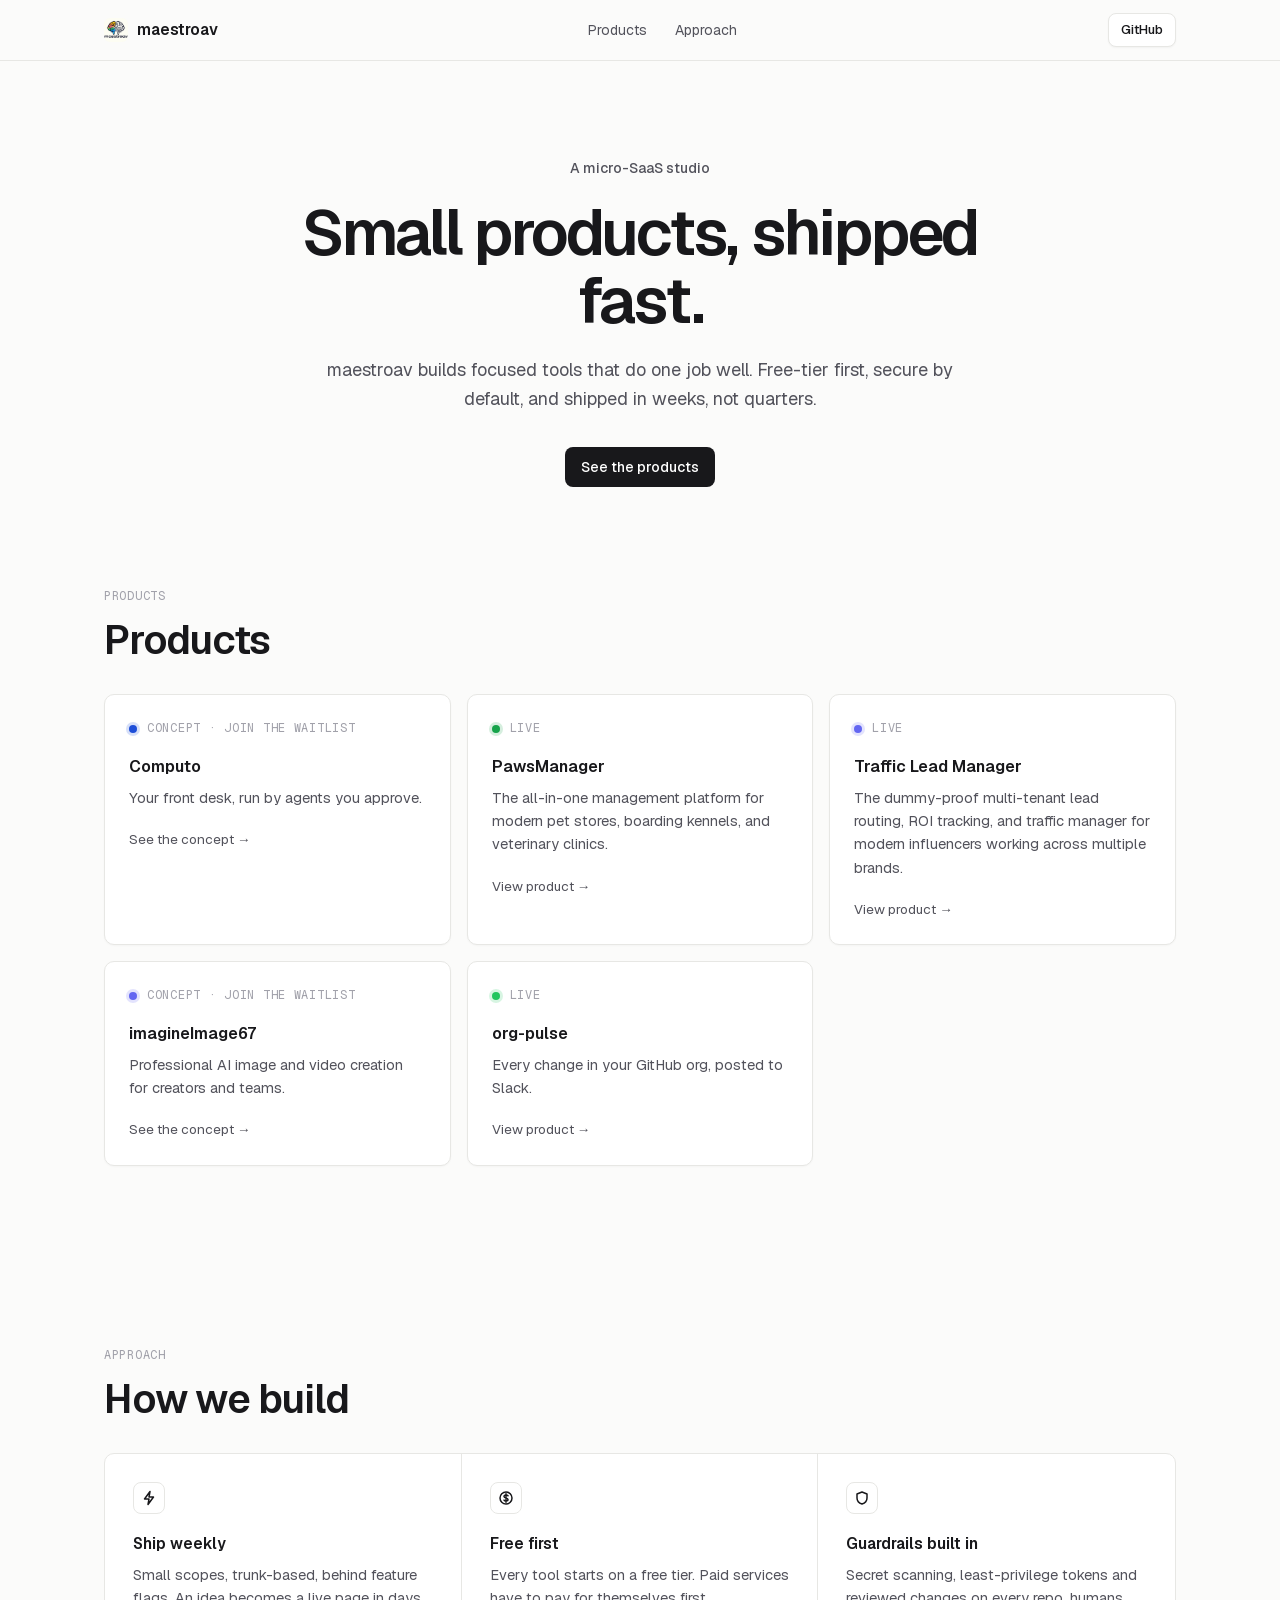
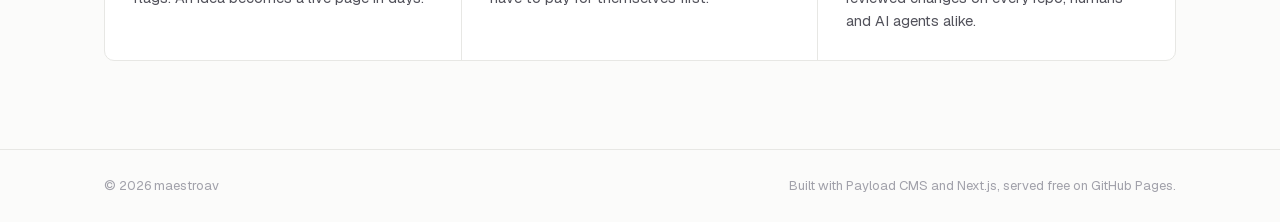
==== commit 4f463e86: "deploy: maestroav/cms-maestroav@87b44a5220e8d5792dfc97928a2058b15079bb67" ====
--- a/index.html
+++ b/index.html
@@ -1 +1 @@
-<!DOCTYPE html><html lang="en" class="BboVrW_variable nw7kYW_variable"><head><meta charSet="utf-8"/><meta name="viewport" content="width=device-width, initial-scale=1"/><link rel="preload" href="/_next/static/media/07a39a8a4660cc7c-s.p.0r6juujl39pe6.woff2" as="font" crossorigin="" type="font/woff2"/><link rel="preload" href="/_next/static/media/605ce01b664af129-s.p.0wgildi0cnwt9.woff2" as="font" crossorigin="" type="font/woff2"/><link rel="preload" href="/brand/logo.png" as="image"/><link rel="stylesheet" href="/_next/static/chunks/0kaxmw9t_pheu.css" data-precedence="next"/><link rel="preload" as="script" fetchPriority="low" href="/_next/static/chunks/2k8dbvo5j2wlj.js"/><script src="/_next/static/chunks/04_5mxa8qqu68.js" async=""></script><script src="/_next/static/chunks/2wu596w_r-x5u.js" async=""></script><script src="/_next/static/chunks/turbopack-077hmtqrhcoji.js" async=""></script><script src="/_next/static/chunks/1qery9lp0w-g2.js" async=""></script><title>maestroav · small products, shipped fast</title><meta name="description" content="maestroav builds focused tools that do one job well. Free-tier first, secure by default, and shipped in weeks, not quarters."/><link rel="canonical" href="https://maestroav.github.io/"/><link rel="icon" href="/brand/logo.png"/><meta name="next-size-adjust" content=""/><script src="/_next/static/chunks/0cz1d0mv5g_q7.js" noModule=""></script></head><body><div hidden=""><!--$--><!--/$--></div><header class="topbar"><div class="wrap"><a href="/" class="logo"><span class="logo-mark"><img src="/brand/logo.png" alt=""/></span>maestroav</a><nav><a href="#products">Products</a><a href="#approach">Approach</a></nav><a class="btn btn-light btn-sm" href="https://github.com/maestroav">GitHub</a></div></header><main><div class="wrap hero"><span class="badge">A micro-SaaS studio</span><h1>Small products, shipped fast.</h1><p class="sub">maestroav builds focused tools that do one job well. Free-tier first, secure by default, and shipped in weeks, not quarters.</p><div class="actions"><a class="btn btn-dark" href="#products">See the products</a></div></div><section class="section" id="products" style="padding-top:40px"><div class="wrap"><span class="eyebrow">Products</span><h2>Products</h2><div class="cards" style="margin-top:32px"><a class="product-card" href="/lp/paws-manager/" style="--accent:#16a34a"><span class="row"><span class="status" aria-hidden="true"></span><span class="eyebrow">Live</span></span><h3>PawsManager</h3><p>The all-in-one management platform for modern pet stores, boarding kennels, and veterinary clinics.</p><span class="more">View product →</span></a><a class="product-card" href="/lp/traffic-lead-manager/" style="--accent:#6366f1"><span class="row"><span class="status" aria-hidden="true"></span><span class="eyebrow">Live</span></span><h3>Traffic Lead Manager</h3><p>The dummy-proof multi-tenant lead routing, ROI tracking, and traffic manager for modern influencers working across multiple brands.</p><span class="more">View product →</span></a><a class="product-card" href="/lp/imagineimage67/" style="--accent:#6366f1"><span class="row"><span class="status" aria-hidden="true"></span><span class="eyebrow">Concept · join the waitlist</span></span><h3>imagineImage67</h3><p>Professional AI image and video creation for creators and teams.</p><span class="more">See the concept →</span></a><a class="product-card" href="/lp/org-pulse/" style="--accent:#22c55e"><span class="row"><span class="status" aria-hidden="true"></span><span class="eyebrow">Live</span></span><h3>org-pulse</h3><p>Every change in your GitHub org, posted to Slack.</p><span class="more">View product →</span></a></div></div></section><section class="section" id="approach"><div class="wrap"><span class="eyebrow">Approach</span><h2>How we build</h2><div class="features" style="margin-top:32px"><article><span class="ic"><svg width="16" height="16" viewBox="0 0 16 16" fill="none" stroke="currentColor" stroke-width="1.5" stroke-linecap="round" stroke-linejoin="round" aria-hidden="true"><path d="M9 1.5L3.5 9H8l-1 5.5L12.5 7H8z"/></svg></span><h3>Ship weekly</h3><p>Small scopes, trunk-based, behind feature flags. An idea becomes a live page in days.</p></article><article><span class="ic"><svg width="16" height="16" viewBox="0 0 16 16" fill="none" stroke="currentColor" stroke-width="1.5" stroke-linecap="round" stroke-linejoin="round" aria-hidden="true"><circle cx="8" cy="8" r="6"/><path d="M10 5.8c-.5-.6-1.2-.8-2-.8-1.1 0-2 .6-2 1.5 0 2 4 1 4 3 0 .9-.9 1.5-2 1.5-.8 0-1.6-.3-2-.9M8 3.8v8.4"/></svg></span><h3>Free first</h3><p>Every tool starts on a free tier. Paid services have to pay for themselves first.</p></article><article><span class="ic"><svg width="16" height="16" viewBox="0 0 16 16" fill="none" stroke="currentColor" stroke-width="1.5" stroke-linecap="round" stroke-linejoin="round" aria-hidden="true"><path d="M8 2l5 2v4c0 3-2.2 5.2-5 6-2.8-.8-5-3-5-6V4z"/></svg></span><h3>Guardrails built in</h3><p>Secret scanning, least-privilege tokens and reviewed changes on every repo, humans and AI agents alike.</p></article></div></div></section></main><footer class="footer"><div class="wrap"><span>© <!-- -->2026<!-- --> maestroav</span><span>Built with Payload CMS and Next.js, served free on GitHub Pages.</span></div></footer><!--$--><!--/$--><script id="_R_">(globalThis["TURBOPACK"] || (globalThis["TURBOPACK"] = [])).push({"otherChunks":["static/chunks/2k8dbvo5j2wlj.js","static/chunks/04_5mxa8qqu68.js","static/chunks/2wu596w_r-x5u.js"],"runtimeModuleIds":[82342]});</script><script src="/_next/static/chunks/2k8dbvo5j2wlj.js" async=""></script><script>(self.__next_f=self.__next_f||[]).push([0])</script><script>self.__next_f.push([1,"1:\"$Sreact.fragment\"\n2:\"/_next/static/chunks/1qery9lp0w-g2.js\"\n3:I[25186,[\"$2\"],\"default\"]\n4:I[66654,[\"$2\"],\"default\"]\n9:I[70001,[\"$2\"],\"OutletBoundary\"]\na:\"$Sreact.suspense\"\nc:\"ViewportBoundary\"\nd:I[70001,[\"$2\"],\"$c\"]\nf:\"MetadataBoundary\"\n10:I[70001,[\"$2\"],\"$f\"]\n12:I[66313,[],\"default\",1]\n:HL[\"/_next/static/chunks/0kaxmw9t_pheu.css\",\"style\"]\n:HL[\"/_next/static/media/07a39a8a4660cc7c-s.p.0r6juujl39pe6.woff2\",\"font\",{\"crossOrigin\":\"\",\"type\":\"font/woff2\"}]\n:HL[\"/_next/static/media/605ce01b664af129-s.p.0wgildi0cnwt9.woff2\",\"font\",{\"crossOrigin\":\"\",\"type\":\"font/woff2\"}]\n5:X\n7:[[\"children\",{\"s\":\"__PAGE__\",\"h\":512,\"d\":{\"r\":[\"$\",\"$1\",\"c\",{\"children\":[\"$L8\",null,[\"$\",\"$L9\",null,{\"children\":[\"$\",\"$a\",null,{\"name\":\"Next.MetadataOutlet\",\"children\":\"$@b\"}]}]]}],\"p\":false,\"v\":null}}]]\n6:[[\"children\",{\"s\":\"(site)\",\"h\":528,\"d\":{\"r\":[\"$\",\"$1\",\"c\",{\"children\":[[[\"$\",\"link\",\"0\",{\"rel\":\"stylesheet\",\"href\":\"/_next/static/chunks/0kaxmw9t_pheu.css\",\"precedence\":\"next\",\"crossOrigin\":\"$undefined\",\"nonce\":\"$undefined\"}]],[\"$\",\"html\",null,{\"lang\":\"en\",\"className\":\"BboVrW_variable nw7kYW_variable\",\"children\":[\"$\",\"body\",null,{\"children\":[\"$\",\"$L3\",null,{\"parallelRouterKey\":\"children\",\"error\":\"$undefined\",\"errorStyles\":\"$undefined\",\"errorScripts\":\"$undefined\",\"template\":[\"$\",\"$L4\",null,{}],\"templateStyles\":\"$undefined\",\"templateScripts\":\"$undefined\",\"notFound\":[[[\"$\",\"title\",null,{\"children\":\"404: This page could not be found.\"}],[\"$\",\"div\",null,{\"style\":\"$0:t:t:d:r:props:children:1:props:notFound:0:1:props:style\",\"children\":[\"$\",\"div\",null,{\"children\":[[\"$\",\"style\",null,{\"dangerouslySetInnerHTML\":{\"__html\":\"body{color:#000;background:#fff;margin:0}.next-error-h1{border-right:1px solid rgba(0,0,0,.3)}@media (prefers-color-scheme:dark){body{color:#fff;background:#000}.next-error-h1{border-right:1px solid rgba(255,255,255,.3)}}\"}}],[\"$\",\"h1\",null,{\"className\":\"next-error-h1\",\"style\":\"$0:t:t:d:r:props:children:1:props:notFound:0:1:props:children:props:children:1:props:style\",\"children\":404}],[\"$\",\"div\",null,{\"style\":\"$0:t:t:d:r:props:children:1:props:notFound:0:1:props:children:props:children:2:props:style\",\"children\":[\"$\",\"h2\",null,{\"style\":\"$0:t:t:d:r:props:children:1:props:notFound:0:1:props:children:props:children:2:props:children:props:style\",\"children\":\"This page could not be found.\"}]}]]}]}]],[]],\"forbidden\":\"$undefined\",\"unauthorized\":\"$undefined\"}]}]}]]}],\"p\":false,\"v\":null},\"c\":\"$Q7\"}]]\n0:{\"P\":null,\"c\":[\"\",\"\"],\"q\":\"\",\"i\":false,\"t\":{\"t\":{\"s\":\"\",\"h\":528,\"d\":{\"r\":[\"$\",\"$1\",\"c\",{\"children\":[null,[\"$\",\"$L3\",null,{\"parallelRouterKey\":\"children\",\"error\":\"$undefined\",\"errorStyles\":\"$undefined\",\"errorScripts\":\"$undefined\",\"template\":[\"$\",\"$L4\",null,{}],\"templateStyles\":\"$undefined\",\"templateScripts\":\"$undefined\",\"notFound\":[[[\"$\",\"title\",null,{\"children\":\"404: This page could not be found.\"}],[\"$\",\"div\",null,{\"style\":{\"fontFamily\":\"system-ui,\\\"Segoe UI\\\",Roboto,Helvetica,Arial,sans-serif,\\\"Apple Color Emoji\\\",\\\"Segoe UI Emoji\\\"\",\"height\":\"100vh\",\"textAlign\":\"center\",\"display\":\"flex\",\"flexDirection\":\"column\",\"alignItems\":\"center\",\"justifyContent\":\"center\"},\"children\":[\"$\",\"div\",null,{\"children\":[[\"$\",\"style\",null,{\"dangerouslySetInnerHTML\":{\"__html\":\"body{color:#000;background:#fff;margin:0}.next-error-h1{border-right:1px solid rgba(0,0,0,.3)}@media (prefers-color-scheme:dark){body{color:#fff;background:#000}.next-error-h1{border-right:1px solid rgba(255,255,255,.3)}}\"}}],[\"$\",\"h1\",null,{\"className\":\"next-error-h1\",\"style\":{\"display\":\"inline-block\",\"margin\":\"0 20px 0 0\",\"padding\":\"0 23px 0 0\",\"fontSize\":24,\"fontWeight\":500,\"verticalAlign\":\"top\",\"lineHeight\":\"49px\"},\"children\":404}],[\"$\",\"div\",null,{\"style\":{\"display\":\"inline-block\"},\"children\":[\"$\",\"h2\",null,{\"style\":{\"fontSize\":14,\"fontWeight\":400,\"lineHeight\":\"49px\",\"margin\":0},\"children\":\"This page could not be found.\"}]}]]}]}]],[]],\"forbidden\":\"$undefined\",\"unauthorized\":\"$undefined\"}]]}],\"p\":false,\"v\":\"$5\"},\"c\":\"$Q6\"},\"h\":{\"r\":[\"$\",\"$1\",\"h\",{\"children\":[null,[\"$\",\"$Ld\",null,{\"children\":\"$Le\"}],[\"$\",\"$L10\",null,{\"children\":[[\"$\",\"div\",null,{\"hidden\":true,\"children\":[\"$\",\"$a\",null,{\"name\":\"Next.Metadata\",\"children\":\"$L11\"}]}],null]}],[\"$\",\"meta\",null,{\"name\":\"next-size-adjust\",\"content\":\"\"}]]}],\"p\":false,\"v\":null}},\"m\":\"$undefined\",\"G\":[\"$12\",[]],\"S\":true,\"r\":\"$undefined\",\"s\":\"$undefined\",\"a\":\"$undefined\",\"l\":\"$undefined\",\"p\":\"$undefined\",\"d\":\"$undefined\",\"b\":\"_MQ2ZSMsDdbLls25LVKwH\"}\n5:C\ne:[[\"$\",\"meta\",\"0\",{\"charSet\":\"utf-8\"}],[\"$\",\"meta\",\"1\",{\"name\":\"viewport\",\"content\":\"width=device-width, initial-scale=1\"}]]\n13:I[35172,[\"$2\"],\"IconMark\"]\nb:null\n11:[[\"$\",\"title\",\"0\",{\"children\":\"maestroav · small products, shipped fast\"}],[\"$\",\"meta\",\"1\",{\"name\":\"description\",\"content\":\"maestroav builds focused tools that do one job well. Free-tier first, secure by default, and shipped in weeks, not quarters.\"}],[\"$\",\"link\",\"2\",{\"rel\":\"canonical\",\"href\":\"https://maestroav.github.io/\"}],[\"$\",\"link\",\"3\",{\"rel\":\"icon\",\"href\":\"/brand/logo.png\"}],[\"$\",\"$L13\",\"4\",{}]]\n"])</script><script>self.__next_f.push([1,":HL[\"/brand/logo.png\",\"image\"]\n8:[[\"$\",\"header\",null,{\"className\":\"topbar\",\"children\":[\"$\",\"div\",null,{\"className\":\"wrap\",\"children\":[[\"$\",\"a\",null,{\"href\":\"/\",\"className\":\"logo\",\"children\":[[\"$\",\"span\",null,{\"className\":\"logo-mark\",\"children\":[\"$\",\"img\",null,{\"src\":\"/brand/logo.png\",\"alt\":\"\"}]}],\"maestroav\"]}],[\"$\",\"nav\",null,{\"children\":[[\"$\",\"a\",null,{\"href\":\"#products\",\"children\":\"Products\"}],[\"$\",\"a\",null,{\"href\":\"#approach\",\"children\":\"Approach\"}]]}],[\"$\",\"a\",null,{\"className\":\"btn btn-light btn-sm\",\"href\":\"https://github.com/maestroav\",\"children\":\"GitHub\"}]]}]}],[\"$\",\"main\",null,{\"children\":[[\"$\",\"div\",null,{\"className\":\"wrap hero\",\"children\":[[\"$\",\"span\",null,{\"className\":\"badge\",\"children\":\"A micro-SaaS studio\"}],[\"$\",\"h1\",null,{\"children\":\"Small products, shipped fast.\"}],[\"$\",\"p\",null,{\"className\":\"sub\",\"children\":\"maestroav builds focused tools that do one job well. Free-tier first, secure by default, and shipped in weeks, not quarters.\"}],[\"$\",\"div\",null,{\"className\":\"actions\",\"children\":[\"$\",\"a\",null,{\"className\":\"btn btn-dark\",\"href\":\"#products\",\"children\":\"See the products\"}]}]]}],[\"$\",\"section\",null,{\"className\":\"section\",\"id\":\"products\",\"style\":{\"paddingTop\":40},\"children\":[\"$\",\"div\",null,{\"className\":\"wrap\",\"children\":[[\"$\",\"span\",null,{\"className\":\"eyebrow\",\"children\":\"Products\"}],[\"$\",\"h2\",null,{\"children\":\"Products\"}],[\"$\",\"div\",null,{\"className\":\"cards\",\"style\":{\"marginTop\":32},\"children\":[[\"$\",\"a\",\"paws-manager\",{\"className\":\"product-card\",\"href\":\"/lp/paws-manager/\",\"style\":{\"--accent\":\"#16a34a\"},\"children\":[[\"$\",\"span\",null,{\"className\":\"row\",\"children\":[[\"$\",\"span\",null,{\"className\":\"status\",\"aria-hidden\":true}],[\"$\",\"span\",null,{\"className\":\"eyebrow\",\"children\":\"Live\"}]]}],[\"$\",\"h3\",null,{\"children\":\"PawsManager\"}],[\"$\",\"p\",null,{\"children\":\"The all-in-one management platform for modern pet stores, boarding kennels, and veterinary clinics.\"}],[\"$\",\"span\",null,{\"className\":\"more\",\"children\":\"View product →\"}]]}],[\"$\",\"a\",\"traffic-lead-manager\",{\"className\":\"product-card\",\"href\":\"/lp/traffic-lead-manager/\",\"style\":{\"--accent\":\"#6366f1\"},\"children\":[[\"$\",\"span\",null,{\"className\":\"row\",\"children\":[[\"$\",\"span\",null,{\"className\":\"status\",\"aria-hidden\":true}],[\"$\",\"span\",null,{\"className\":\"eyebrow\",\"children\":\"Live\"}]]}],[\"$\",\"h3\",null,{\"children\":\"Traffic Lead Manager\"}],[\"$\",\"p\",null,{\"children\":\"The dummy-proof multi-tenant lead routing, ROI tracking, and traffic manager for modern influencers working across multiple brands.\"}],[\"$\",\"span\",null,{\"className\":\"more\",\"children\":\"View product →\"}]]}],[\"$\",\"a\",\"imagineimage67\",{\"className\":\"product-card\",\"href\":\"/lp/imagineimage67/\",\"style\":{\"--accent\":\"#6366f1\"},\"children\":[[\"$\",\"span\",null,{\"className\":\"row\",\"children\":[[\"$\",\"span\",null,{\"className\":\"status\",\"aria-hidden\":true}],[\"$\",\"span\",null,{\"className\":\"eyebrow\",\"children\":\"Concept · join the waitlist\"}]]}],[\"$\",\"h3\",null,{\"children\":\"imagineImage67\"}],[\"$\",\"p\",null,{\"children\":\"Professional AI image and video creation for creators and teams.\"}],[\"$\",\"span\",null,{\"className\":\"more\",\"children\":\"See the concept →\"}]]}],[\"$\",\"a\",\"org-pulse\",{\"className\":\"product-card\",\"href\":\"/lp/org-pulse/\",\"style\":{\"--accent\":\"#22c55e\"},\"children\":[[\"$\",\"span\",null,{\"className\":\"row\",\"children\":[[\"$\",\"span\",null,{\"className\":\"status\",\"aria-hidden\":true}],[\"$\",\"span\",null,{\"className\":\"eyebrow\",\"children\":\"Live\"}]]}],[\"$\",\"h3\",null,{\"children\":\"org-pulse\"}],[\"$\",\"p\",null,{\"children\":\"Every change in your GitHub org, posted to Slack.\"}],[\"$\",\"span\",null,{\"className\":\"more\",\"children\":\"View product →\"}]]}]]}]]}]}],[\"$\",\"section\",null,{\"className\":\"section\",\"id\":\"approach\",\"children\":[\"$\",\"div\",null,{\"className\":\"wrap\",\"children\":[[\"$\",\"span\",null,{\"className\":\"eyebrow\",\"children\":\"Approach\"}],[\"$\",\"h2\",null,{\"children\":\"How we build\"}],[\"$\",\"div\",null,{\"className\":\"features\",\"style\":{\"marginTop\":32},\"children\":[[\"$\",\"article\",\"6b00daf065063dbea3a7a39b\",{\"children\":[[\"$\",\"span\",null,{\"className\":\"ic\",\"children\":[\"$\",\"svg\",null,{\"width\":16,\"height\":16,\"viewBox\":\"0 0 16 16\",\"fill\":\"none\",\"stroke\":\"currentColor\",\"strokeWidth\":1.5,\"strokeLinecap\":\"round\",\"strokeLinejoin\":\"round\",\"aria-hidden\":true,\"dangerouslySetInnerHTML\":{\"__html\":\"\u003cpath d=\\\"M9 1.5L3.5 9H8l-1 5.5L12.5 7H8z\\\"/\u003e\"}}]}],[\"$\",\"h3\",null,{\"children\":\"Ship weekly\"}],[\"$\",\"p\",null,{\"children\":\"Small scopes, trunk-based, behind feature flags. An idea becomes a live page in days.\"}]]}],[\"$\",\"article\",\"6b00daf065063dbea3a7a39c\",{\"children\":[[\"$\",\"span\",null,{\"className\":\"ic\",\"children\":[\"$\",\"svg\",null,{\"width\":16,\"height\":16,\"viewBox\":\"0 0 16 16\",\"fill\":\"none\",\"stroke\":\"currentColor\",\"strokeWidth\":1.5,\"strokeLinecap\":\"round\",\"strokeLinejoin\":\"round\",\"aria-hidden\":true,\"dangerouslySetInnerHTML\":{\"__html\":\"\u003ccircle cx=\\\"8\\\" cy=\\\"8\\\" r=\\\"6\\\"/\u003e\u003cpath d=\\\"M10 5.8c-.5-.6-1.2-.8-2-.8-1.1 0-2 .6-2 1.5 0 2 4 1 4 3 0 .9-.9 1.5-2 1.5-.8 0-1.6-.3-2-.9M8 3.8v8.4\\\"/\u003e\"}}]}],\"$L14\",\"$L15\"]}],\"$L16\"]}]]}]}]]}],\"$L17\"]\n14:[\"$\",\"h3\",null,{\"children\":\"Free first\"}]\n15:[\"$\",\"p\",null,{\"children\":\"Every tool starts on a free tier. Paid services have to pay for themselves first.\"}]\n16:[\"$\",\"article\",\"6b00daf065063dbea3a7a39d\",{\"children\":[[\"$\",\"span\",null,{\"className\":\"ic\",\"children\":[\"$\",\"svg\",null,{\"width\":16,\"height\":16,\"viewBox\":\"0 0 16 16\",\"fill\":\"none\",\"stroke\":\"currentColor\",\"strokeWidth\":1.5,\"strokeLinecap\":\"round\",\"strokeLinejoin\":\"round\",\"aria-hidden\":true,\"dangerouslySetInnerHTML\":{\"__html\":\"\u003cpath d=\\\"M8 2l5 2v4c0 3-2.2 5.2-5 6-2.8-.8-5-3-5-6V4z\\\"/\u003e\"}}]}],[\"$\",\"h3\",null,{\"children\":\"Guardrails built in\"}],[\"$\",\"p\",null,{\"children\":\"Secret scanning, least-privilege tokens and reviewed changes on every repo, humans and AI agents alike.\"}]]}]\n17:[\"$\",\"footer\",null,{\"className\":\"footer\",\"children\":[\"$\",\"div\",null,{\"className\":\"wrap\",\"children\":[[\"$\",\"span\",null,{\"children\":[\"© \",2026,\" maestroav\"]}],[\"$\",\"span\",null,{\"children\":\"Built with Payload CMS and Next.js, served free on GitHub Pages.\"}]]}]}]\n"])</script></body></html>+<!DOCTYPE html><html lang="en" class="BboVrW_variable nw7kYW_variable"><head><meta charSet="utf-8"/><meta name="viewport" content="width=device-width, initial-scale=1"/><link rel="preload" href="/_next/static/media/07a39a8a4660cc7c-s.p.0r6juujl39pe6.woff2" as="font" crossorigin="" type="font/woff2"/><link rel="preload" href="/_next/static/media/605ce01b664af129-s.p.0wgildi0cnwt9.woff2" as="font" crossorigin="" type="font/woff2"/><link rel="preload" href="/brand/logo.png" as="image"/><link rel="stylesheet" href="/_next/static/chunks/0kaxmw9t_pheu.css" data-precedence="next"/><link rel="preload" as="script" fetchPriority="low" href="/_next/static/chunks/2k8dbvo5j2wlj.js"/><script src="/_next/static/chunks/04_5mxa8qqu68.js" async=""></script><script src="/_next/static/chunks/2wu596w_r-x5u.js" async=""></script><script src="/_next/static/chunks/turbopack-077hmtqrhcoji.js" async=""></script><script src="/_next/static/chunks/1qery9lp0w-g2.js" async=""></script><title>maestroav · small products, shipped fast</title><meta name="description" content="maestroav builds focused tools that do one job well. Free-tier first, secure by default, and shipped in weeks, not quarters."/><link rel="canonical" href="https://maestroav.github.io/"/><link rel="icon" href="/brand/logo.png"/><meta name="next-size-adjust" content=""/><script src="/_next/static/chunks/0cz1d0mv5g_q7.js" noModule=""></script></head><body><div hidden=""><!--$--><!--/$--></div><header class="topbar"><div class="wrap"><a href="/" class="logo"><span class="logo-mark"><img src="/brand/logo.png" alt=""/></span>maestroav</a><nav><a href="#products">Products</a><a href="#approach">Approach</a></nav><a class="btn btn-light btn-sm" href="https://github.com/maestroav">GitHub</a></div></header><main><div class="wrap hero"><span class="badge">A micro-SaaS studio</span><h1>Small products, shipped fast.</h1><p class="sub">maestroav builds focused tools that do one job well. Free-tier first, secure by default, and shipped in weeks, not quarters.</p><div class="actions"><a class="btn btn-dark" href="#products">See the products</a></div></div><section class="section" id="products" style="padding-top:40px"><div class="wrap"><span class="eyebrow">Products</span><h2>Products</h2><div class="cards" style="margin-top:32px"><a class="product-card" href="/lp/computo/" style="--accent:#1d4ed8"><span class="row"><span class="status" aria-hidden="true"></span><span class="eyebrow">Concept · join the waitlist</span></span><h3>Computo</h3><p>Your front desk, run by agents you approve.</p><span class="more">See the concept →</span></a><a class="product-card" href="/lp/paws-manager/" style="--accent:#16a34a"><span class="row"><span class="status" aria-hidden="true"></span><span class="eyebrow">Live</span></span><h3>PawsManager</h3><p>The all-in-one management platform for modern pet stores, boarding kennels, and veterinary clinics.</p><span class="more">View product →</span></a><a class="product-card" href="/lp/traffic-lead-manager/" style="--accent:#6366f1"><span class="row"><span class="status" aria-hidden="true"></span><span class="eyebrow">Live</span></span><h3>Traffic Lead Manager</h3><p>The dummy-proof multi-tenant lead routing, ROI tracking, and traffic manager for modern influencers working across multiple brands.</p><span class="more">View product →</span></a><a class="product-card" href="/lp/imagineimage67/" style="--accent:#6366f1"><span class="row"><span class="status" aria-hidden="true"></span><span class="eyebrow">Concept · join the waitlist</span></span><h3>imagineImage67</h3><p>Professional AI image and video creation for creators and teams.</p><span class="more">See the concept →</span></a><a class="product-card" href="/lp/org-pulse/" style="--accent:#22c55e"><span class="row"><span class="status" aria-hidden="true"></span><span class="eyebrow">Live</span></span><h3>org-pulse</h3><p>Every change in your GitHub org, posted to Slack.</p><span class="more">View product →</span></a></div></div></section><section class="section" id="approach"><div class="wrap"><span class="eyebrow">Approach</span><h2>How we build</h2><div class="features" style="margin-top:32px"><article><span class="ic"><svg width="16" height="16" viewBox="0 0 16 16" fill="none" stroke="currentColor" stroke-width="1.5" stroke-linecap="round" stroke-linejoin="round" aria-hidden="true"><path d="M9 1.5L3.5 9H8l-1 5.5L12.5 7H8z"/></svg></span><h3>Ship weekly</h3><p>Small scopes, trunk-based, behind feature flags. An idea becomes a live page in days.</p></article><article><span class="ic"><svg width="16" height="16" viewBox="0 0 16 16" fill="none" stroke="currentColor" stroke-width="1.5" stroke-linecap="round" stroke-linejoin="round" aria-hidden="true"><circle cx="8" cy="8" r="6"/><path d="M10 5.8c-.5-.6-1.2-.8-2-.8-1.1 0-2 .6-2 1.5 0 2 4 1 4 3 0 .9-.9 1.5-2 1.5-.8 0-1.6-.3-2-.9M8 3.8v8.4"/></svg></span><h3>Free first</h3><p>Every tool starts on a free tier. Paid services have to pay for themselves first.</p></article><article><span class="ic"><svg width="16" height="16" viewBox="0 0 16 16" fill="none" stroke="currentColor" stroke-width="1.5" stroke-linecap="round" stroke-linejoin="round" aria-hidden="true"><path d="M8 2l5 2v4c0 3-2.2 5.2-5 6-2.8-.8-5-3-5-6V4z"/></svg></span><h3>Guardrails built in</h3><p>Secret scanning, least-privilege tokens and reviewed changes on every repo, humans and AI agents alike.</p></article></div></div></section></main><footer class="footer"><div class="wrap"><span>© <!-- -->2026<!-- --> maestroav</span><span>Built with Payload CMS and Next.js, served free on GitHub Pages.</span></div></footer><!--$--><!--/$--><script id="_R_">(globalThis["TURBOPACK"] || (globalThis["TURBOPACK"] = [])).push({"otherChunks":["static/chunks/2k8dbvo5j2wlj.js","static/chunks/04_5mxa8qqu68.js","static/chunks/2wu596w_r-x5u.js"],"runtimeModuleIds":[82342]});</script><script src="/_next/static/chunks/2k8dbvo5j2wlj.js" async=""></script><script>(self.__next_f=self.__next_f||[]).push([0])</script><script>self.__next_f.push([1,"1:\"$Sreact.fragment\"\n2:\"/_next/static/chunks/1qery9lp0w-g2.js\"\n3:I[25186,[\"$2\"],\"default\"]\n4:I[66654,[\"$2\"],\"default\"]\n9:I[70001,[\"$2\"],\"OutletBoundary\"]\na:\"$Sreact.suspense\"\nc:\"ViewportBoundary\"\nd:I[70001,[\"$2\"],\"$c\"]\nf:\"MetadataBoundary\"\n10:I[70001,[\"$2\"],\"$f\"]\n12:I[66313,[],\"default\",1]\n:HL[\"/_next/static/chunks/0kaxmw9t_pheu.css\",\"style\"]\n:HL[\"/_next/static/media/07a39a8a4660cc7c-s.p.0r6juujl39pe6.woff2\",\"font\",{\"crossOrigin\":\"\",\"type\":\"font/woff2\"}]\n:HL[\"/_next/static/media/605ce01b664af129-s.p.0wgildi0cnwt9.woff2\",\"font\",{\"crossOrigin\":\"\",\"type\":\"font/woff2\"}]\n5:X\n7:[[\"children\",{\"s\":\"__PAGE__\",\"h\":512,\"d\":{\"r\":[\"$\",\"$1\",\"c\",{\"children\":[\"$L8\",null,[\"$\",\"$L9\",null,{\"children\":[\"$\",\"$a\",null,{\"name\":\"Next.MetadataOutlet\",\"children\":\"$@b\"}]}]]}],\"p\":false,\"v\":null}}]]\n6:[[\"children\",{\"s\":\"(site)\",\"h\":528,\"d\":{\"r\":[\"$\",\"$1\",\"c\",{\"children\":[[[\"$\",\"link\",\"0\",{\"rel\":\"stylesheet\",\"href\":\"/_next/static/chunks/0kaxmw9t_pheu.css\",\"precedence\":\"next\",\"crossOrigin\":\"$undefined\",\"nonce\":\"$undefined\"}]],[\"$\",\"html\",null,{\"lang\":\"en\",\"className\":\"BboVrW_variable nw7kYW_variable\",\"children\":[\"$\",\"body\",null,{\"children\":[\"$\",\"$L3\",null,{\"parallelRouterKey\":\"children\",\"error\":\"$undefined\",\"errorStyles\":\"$undefined\",\"errorScripts\":\"$undefined\",\"template\":[\"$\",\"$L4\",null,{}],\"templateStyles\":\"$undefined\",\"templateScripts\":\"$undefined\",\"notFound\":[[[\"$\",\"title\",null,{\"children\":\"404: This page could not be found.\"}],[\"$\",\"div\",null,{\"style\":\"$0:t:t:d:r:props:children:1:props:notFound:0:1:props:style\",\"children\":[\"$\",\"div\",null,{\"children\":[[\"$\",\"style\",null,{\"dangerouslySetInnerHTML\":{\"__html\":\"body{color:#000;background:#fff;margin:0}.next-error-h1{border-right:1px solid rgba(0,0,0,.3)}@media (prefers-color-scheme:dark){body{color:#fff;background:#000}.next-error-h1{border-right:1px solid rgba(255,255,255,.3)}}\"}}],[\"$\",\"h1\",null,{\"className\":\"next-error-h1\",\"style\":\"$0:t:t:d:r:props:children:1:props:notFound:0:1:props:children:props:children:1:props:style\",\"children\":404}],[\"$\",\"div\",null,{\"style\":\"$0:t:t:d:r:props:children:1:props:notFound:0:1:props:children:props:children:2:props:style\",\"children\":[\"$\",\"h2\",null,{\"style\":\"$0:t:t:d:r:props:children:1:props:notFound:0:1:props:children:props:children:2:props:children:props:style\",\"children\":\"This page could not be found.\"}]}]]}]}]],[]],\"forbidden\":\"$undefined\",\"unauthorized\":\"$undefined\"}]}]}]]}],\"p\":false,\"v\":null},\"c\":\"$Q7\"}]]\n0:{\"P\":null,\"c\":[\"\",\"\"],\"q\":\"\",\"i\":false,\"t\":{\"t\":{\"s\":\"\",\"h\":528,\"d\":{\"r\":[\"$\",\"$1\",\"c\",{\"children\":[null,[\"$\",\"$L3\",null,{\"parallelRouterKey\":\"children\",\"error\":\"$undefined\",\"errorStyles\":\"$undefined\",\"errorScripts\":\"$undefined\",\"template\":[\"$\",\"$L4\",null,{}],\"templateStyles\":\"$undefined\",\"templateScripts\":\"$undefined\",\"notFound\":[[[\"$\",\"title\",null,{\"children\":\"404: This page could not be found.\"}],[\"$\",\"div\",null,{\"style\":{\"fontFamily\":\"system-ui,\\\"Segoe UI\\\",Roboto,Helvetica,Arial,sans-serif,\\\"Apple Color Emoji\\\",\\\"Segoe UI Emoji\\\"\",\"height\":\"100vh\",\"textAlign\":\"center\",\"display\":\"flex\",\"flexDirection\":\"column\",\"alignItems\":\"center\",\"justifyContent\":\"center\"},\"children\":[\"$\",\"div\",null,{\"children\":[[\"$\",\"style\",null,{\"dangerouslySetInnerHTML\":{\"__html\":\"body{color:#000;background:#fff;margin:0}.next-error-h1{border-right:1px solid rgba(0,0,0,.3)}@media (prefers-color-scheme:dark){body{color:#fff;background:#000}.next-error-h1{border-right:1px solid rgba(255,255,255,.3)}}\"}}],[\"$\",\"h1\",null,{\"className\":\"next-error-h1\",\"style\":{\"display\":\"inline-block\",\"margin\":\"0 20px 0 0\",\"padding\":\"0 23px 0 0\",\"fontSize\":24,\"fontWeight\":500,\"verticalAlign\":\"top\",\"lineHeight\":\"49px\"},\"children\":404}],[\"$\",\"div\",null,{\"style\":{\"display\":\"inline-block\"},\"children\":[\"$\",\"h2\",null,{\"style\":{\"fontSize\":14,\"fontWeight\":400,\"lineHeight\":\"49px\",\"margin\":0},\"children\":\"This page could not be found.\"}]}]]}]}]],[]],\"forbidden\":\"$undefined\",\"unauthorized\":\"$undefined\"}]]}],\"p\":false,\"v\":\"$5\"},\"c\":\"$Q6\"},\"h\":{\"r\":[\"$\",\"$1\",\"h\",{\"children\":[null,[\"$\",\"$Ld\",null,{\"children\":\"$Le\"}],[\"$\",\"$L10\",null,{\"children\":[[\"$\",\"div\",null,{\"hidden\":true,\"children\":[\"$\",\"$a\",null,{\"name\":\"Next.Metadata\",\"children\":\"$L11\"}]}],null]}],[\"$\",\"meta\",null,{\"name\":\"next-size-adjust\",\"content\":\"\"}]]}],\"p\":false,\"v\":null}},\"m\":\"$undefined\",\"G\":[\"$12\",[]],\"S\":true,\"r\":\"$undefined\",\"s\":\"$undefined\",\"a\":\"$undefined\",\"l\":\"$undefined\",\"p\":\"$undefined\",\"d\":\"$undefined\",\"b\":\"i-CepP4Srok2KegI-NXHy\"}\n5:C\ne:[[\"$\",\"meta\",\"0\",{\"charSet\":\"utf-8\"}],[\"$\",\"meta\",\"1\",{\"name\":\"viewport\",\"content\":\"width=device-width, initial-scale=1\"}]]\n13:I[35172,[\"$2\"],\"IconMark\"]\nb:null\n11:[[\"$\",\"title\",\"0\",{\"children\":\"maestroav · small products, shipped fast\"}],[\"$\",\"meta\",\"1\",{\"name\":\"description\",\"content\":\"maestroav builds focused tools that do one job well. Free-tier first, secure by default, and shipped in weeks, not quarters.\"}],[\"$\",\"link\",\"2\",{\"rel\":\"canonical\",\"href\":\"https://maestroav.github.io/\"}],[\"$\",\"link\",\"3\",{\"rel\":\"icon\",\"href\":\"/brand/logo.png\"}],[\"$\",\"$L13\",\"4\",{}]]\n"])</script><script>self.__next_f.push([1,":HL[\"/brand/logo.png\",\"image\"]\n8:[[\"$\",\"header\",null,{\"className\":\"topbar\",\"children\":[\"$\",\"div\",null,{\"className\":\"wrap\",\"children\":[[\"$\",\"a\",null,{\"href\":\"/\",\"className\":\"logo\",\"children\":[[\"$\",\"span\",null,{\"className\":\"logo-mark\",\"children\":[\"$\",\"img\",null,{\"src\":\"/brand/logo.png\",\"alt\":\"\"}]}],\"maestroav\"]}],[\"$\",\"nav\",null,{\"children\":[[\"$\",\"a\",null,{\"href\":\"#products\",\"children\":\"Products\"}],[\"$\",\"a\",null,{\"href\":\"#approach\",\"children\":\"Approach\"}]]}],[\"$\",\"a\",null,{\"className\":\"btn btn-light btn-sm\",\"href\":\"https://github.com/maestroav\",\"children\":\"GitHub\"}]]}]}],[\"$\",\"main\",null,{\"children\":[[\"$\",\"div\",null,{\"className\":\"wrap hero\",\"children\":[[\"$\",\"span\",null,{\"className\":\"badge\",\"children\":\"A micro-SaaS studio\"}],[\"$\",\"h1\",null,{\"children\":\"Small products, shipped fast.\"}],[\"$\",\"p\",null,{\"className\":\"sub\",\"children\":\"maestroav builds focused tools that do one job well. Free-tier first, secure by default, and shipped in weeks, not quarters.\"}],[\"$\",\"div\",null,{\"className\":\"actions\",\"children\":[\"$\",\"a\",null,{\"className\":\"btn btn-dark\",\"href\":\"#products\",\"children\":\"See the products\"}]}]]}],[\"$\",\"section\",null,{\"className\":\"section\",\"id\":\"products\",\"style\":{\"paddingTop\":40},\"children\":[\"$\",\"div\",null,{\"className\":\"wrap\",\"children\":[[\"$\",\"span\",null,{\"className\":\"eyebrow\",\"children\":\"Products\"}],[\"$\",\"h2\",null,{\"children\":\"Products\"}],[\"$\",\"div\",null,{\"className\":\"cards\",\"style\":{\"marginTop\":32},\"children\":[[\"$\",\"a\",\"computo\",{\"className\":\"product-card\",\"href\":\"/lp/computo/\",\"style\":{\"--accent\":\"#1d4ed8\"},\"children\":[[\"$\",\"span\",null,{\"className\":\"row\",\"children\":[[\"$\",\"span\",null,{\"className\":\"status\",\"aria-hidden\":true}],[\"$\",\"span\",null,{\"className\":\"eyebrow\",\"children\":\"Concept · join the waitlist\"}]]}],[\"$\",\"h3\",null,{\"children\":\"Computo\"}],[\"$\",\"p\",null,{\"children\":\"Your front desk, run by agents you approve.\"}],[\"$\",\"span\",null,{\"className\":\"more\",\"children\":\"See the concept →\"}]]}],[\"$\",\"a\",\"paws-manager\",{\"className\":\"product-card\",\"href\":\"/lp/paws-manager/\",\"style\":{\"--accent\":\"#16a34a\"},\"children\":[[\"$\",\"span\",null,{\"className\":\"row\",\"children\":[[\"$\",\"span\",null,{\"className\":\"status\",\"aria-hidden\":true}],[\"$\",\"span\",null,{\"className\":\"eyebrow\",\"children\":\"Live\"}]]}],[\"$\",\"h3\",null,{\"children\":\"PawsManager\"}],[\"$\",\"p\",null,{\"children\":\"The all-in-one management platform for modern pet stores, boarding kennels, and veterinary clinics.\"}],[\"$\",\"span\",null,{\"className\":\"more\",\"children\":\"View product →\"}]]}],[\"$\",\"a\",\"traffic-lead-manager\",{\"className\":\"product-card\",\"href\":\"/lp/traffic-lead-manager/\",\"style\":{\"--accent\":\"#6366f1\"},\"children\":[[\"$\",\"span\",null,{\"className\":\"row\",\"children\":[[\"$\",\"span\",null,{\"className\":\"status\",\"aria-hidden\":true}],[\"$\",\"span\",null,{\"className\":\"eyebrow\",\"children\":\"Live\"}]]}],[\"$\",\"h3\",null,{\"children\":\"Traffic Lead Manager\"}],[\"$\",\"p\",null,{\"children\":\"The dummy-proof multi-tenant lead routing, ROI tracking, and traffic manager for modern influencers working across multiple brands.\"}],[\"$\",\"span\",null,{\"className\":\"more\",\"children\":\"View product →\"}]]}],[\"$\",\"a\",\"imagineimage67\",{\"className\":\"product-card\",\"href\":\"/lp/imagineimage67/\",\"style\":{\"--accent\":\"#6366f1\"},\"children\":[[\"$\",\"span\",null,{\"className\":\"row\",\"children\":[[\"$\",\"span\",null,{\"className\":\"status\",\"aria-hidden\":true}],[\"$\",\"span\",null,{\"className\":\"eyebrow\",\"children\":\"Concept · join the waitlist\"}]]}],[\"$\",\"h3\",null,{\"children\":\"imagineImage67\"}],[\"$\",\"p\",null,{\"children\":\"Professional AI image and video creation for creators and teams.\"}],[\"$\",\"span\",null,{\"className\":\"more\",\"children\":\"See the concept →\"}]]}],[\"$\",\"a\",\"org-pulse\",{\"className\":\"product-card\",\"href\":\"/lp/org-pulse/\",\"style\":{\"--accent\":\"#22c55e\"},\"children\":[[\"$\",\"span\",null,{\"className\":\"row\",\"children\":[[\"$\",\"span\",null,{\"className\":\"status\",\"aria-hidden\":true}],[\"$\",\"span\",null,{\"className\":\"eyebrow\",\"children\":\"Live\"}]]}],[\"$\",\"h3\",null,{\"children\":\"org-pulse\"}],[\"$\",\"p\",null,{\"children\":\"Every change in your GitHub org, posted to Slack.\"}],[\"$\",\"span\",null,{\"className\":\"more\",\"children\":\"View product →\"}]]}]]}]]}]}],[\"$\",\"section\",null,{\"className\":\"section\",\"id\":\"approach\",\"children\":[\"$\",\"div\",null,{\"className\":\"wrap\",\"children\":[[\"$\",\"span\",null,{\"className\":\"eyebrow\",\"children\":\"Approach\"}],[\"$\",\"h2\",null,{\"children\":\"How we build\"}],[\"$\",\"div\",null,{\"className\":\"features\",\"style\":{\"marginTop\":32},\"children\":[[\"$\",\"article\",\"6b00daf065063dbea3a7a39b\",{\"children\":[[\"$\",\"span\",null,{\"className\":\"ic\",\"children\":[\"$\",\"svg\",null,{\"width\":16,\"height\":16,\"viewBox\":\"0 0 16 16\",\"fill\":\"none\",\"stroke\":\"currentColor\",\"strokeWidth\":1.5,\"strokeLinecap\":\"round\",\"strokeLinejoin\":\"round\",\"aria-hidden\":true,\"dangerouslySetInnerHTML\":{\"__html\":\"\u003cpath d=\\\"M9 1.5L3.5 9H8l-1 5.5L12.5 7H8z\\\"/\u003e\"}}]}],[\"$\",\"h3\",null,{\"children\":\"Ship weekly\"}],\"$L14\"]}],\"$L15\",\"$L16\"]}]]}]}]]}],\"$L17\"]\n14:[\"$\",\"p\",null,{\"children\":\"Small scopes, trunk-based, behind feature flags. An idea becomes a live page in days.\"}]\n15:[\"$\",\"article\",\"6b00daf065063dbea3a7a39c\",{\"children\":[[\"$\",\"span\",null,{\"className\":\"ic\",\"children\":[\"$\",\"svg\",null,{\"width\":16,\"height\":16,\"viewBox\":\"0 0 16 16\",\"fill\":\"none\",\"stroke\":\"currentColor\",\"strokeWidth\":1.5,\"strokeLinecap\":\"round\",\"strokeLinejoin\":\"round\",\"aria-hidden\":true,\"dangerouslySetInnerHTML\":{\"__html\":\"\u003ccircle cx=\\\"8\\\" cy=\\\"8\\\" r=\\\"6\\\"/\u003e\u003cpath d=\\\"M10 5.8c-.5-.6-1.2-.8-2-.8-1.1 0-2 .6-2 1.5 0 2 4 1 4 3 0 .9-.9 1.5-2 1.5-.8 0-1.6-.3-2-.9M8 3.8v8.4\\\"/\u003e\"}}]}],[\"$\",\"h3\",null,{\"children\":\"Free first\"}],[\"$\",\"p\",null,{\"children\":\"Every tool starts on a free tier. Paid services have to pay for themselves first.\"}]]}]\n16:[\"$\",\"article\",\"6b00daf065063dbea3a7a39d\",{\"children\":[[\"$\",\"span\",null,{\"className\":\"ic\",\"children\":[\"$\",\"svg\",null,{\"width\":16,\"height\":16,\"viewBox\":\"0 0 16 16\",\"fill\":\"none\",\"stroke\":\"currentColor\",\"strokeWidth\":1.5,\"strokeLinecap\":\"round\",\"strokeLinejoin\":\"round\",\"aria-hidden\":true,\"dangerouslySetInnerHTML\":{\"__html\":\"\u003cpath d=\\\"M8 2l5 2v4c0 3-2.2 5.2-5 6-2.8-.8-5-3-5-6V4z\\\"/\u003e\"}}]}],[\"$\",\"h3\",null,{\"children\":\"Guardrails built in\"}],[\"$\",\"p\",null,{\"children\":\"Secret scanning, least-privilege tokens and reviewed changes on every repo, humans and AI agents alike.\"}]]}]\n17:[\"$\",\"footer\",null,{\"className\":\"footer\",\"children\":[\"$\",\"div\",null,{\"className\":\"wrap\",\"children\":[[\"$\",\"span\",null,{\"children\":[\"© \",2026,\" maestroav\"]}],[\"$\",\"span\",null,{\"children\":\"Built with Payload CMS and Next.js, served free on GitHub Pages.\"}]]}]}]\n"])</script></body></html>
